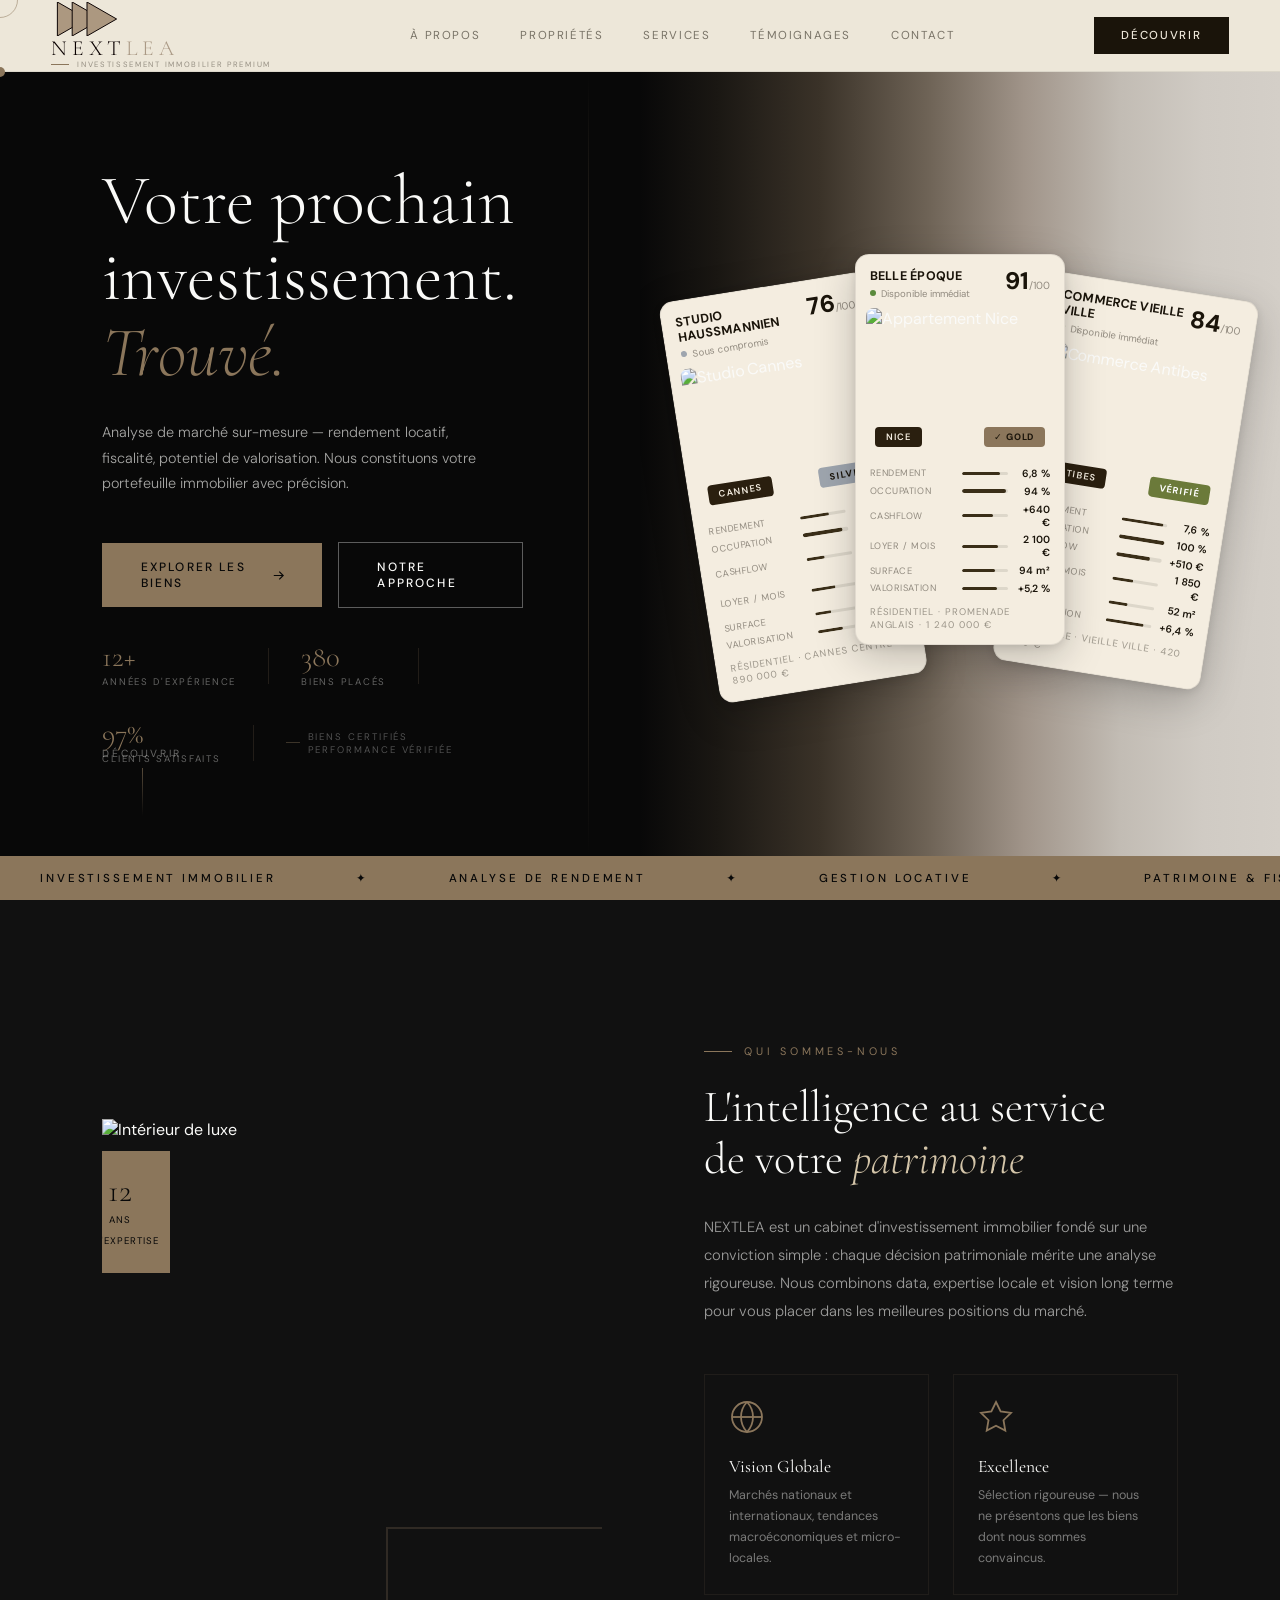
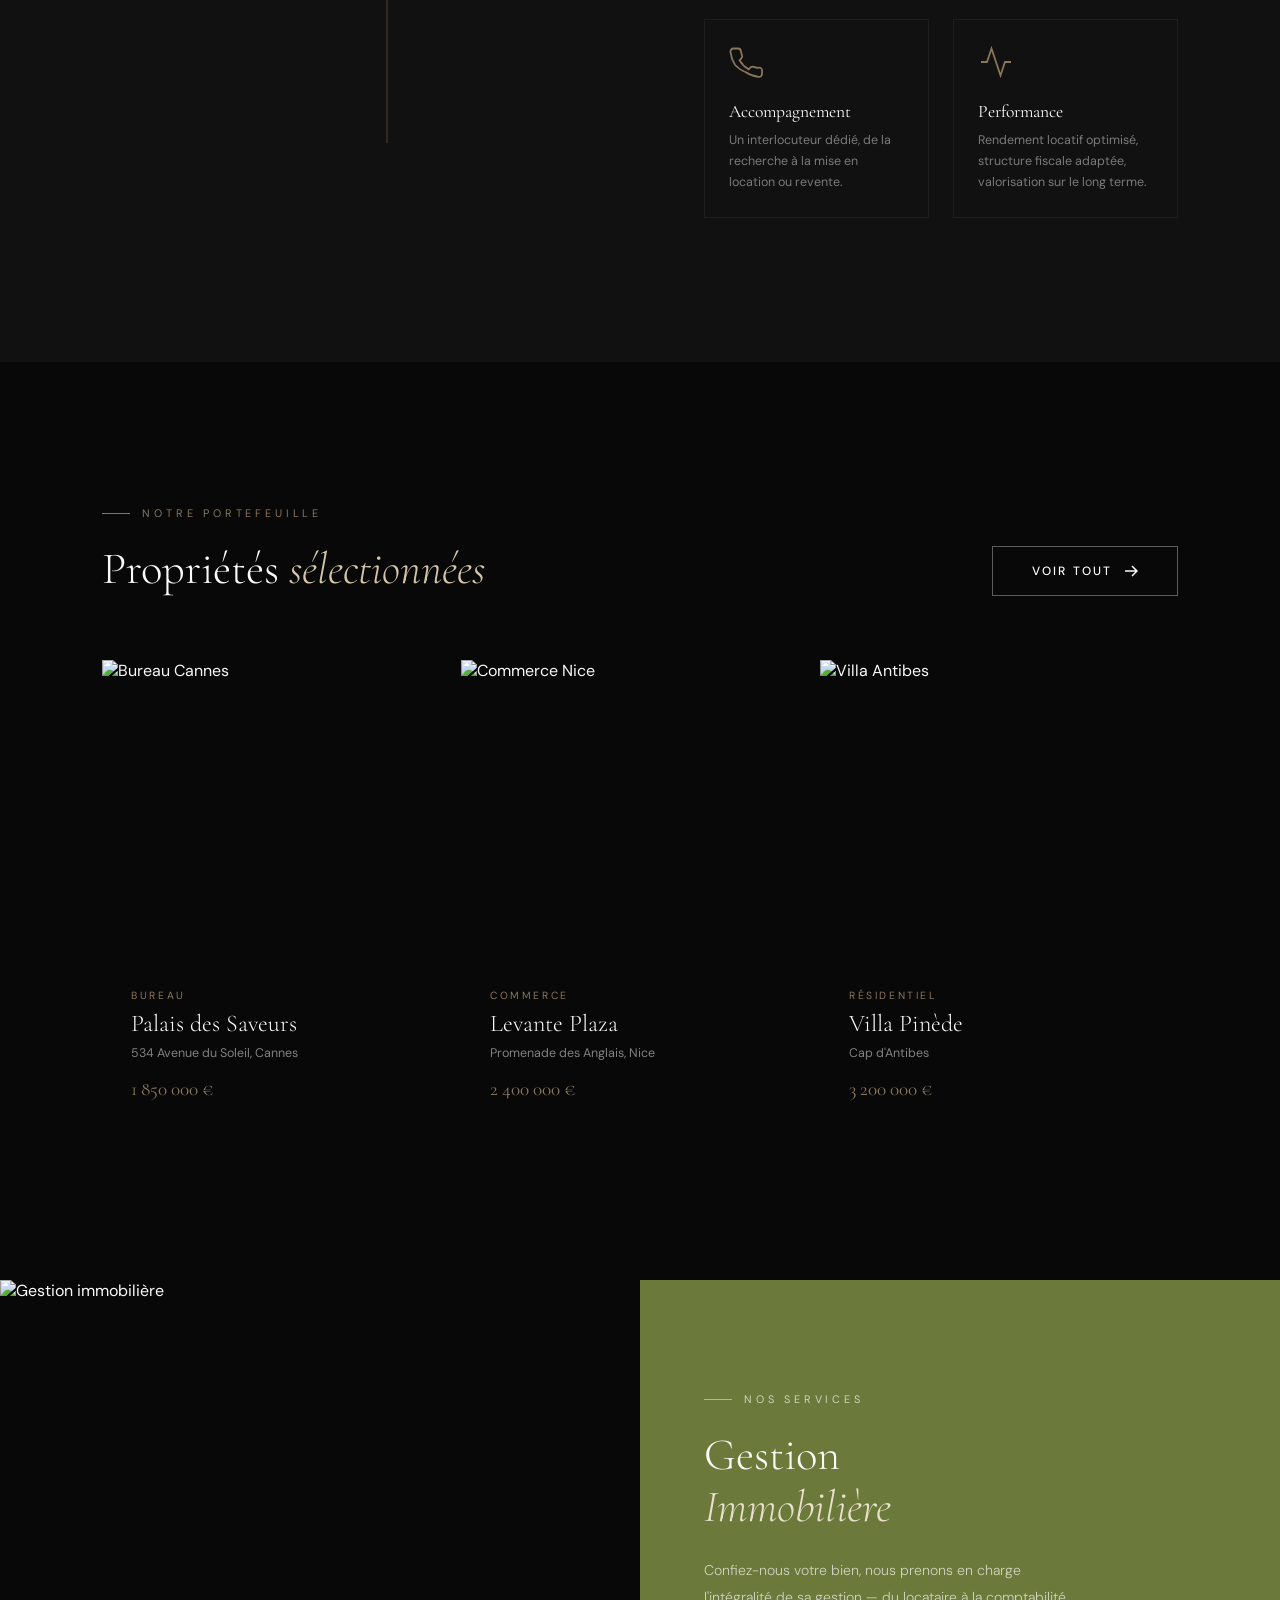
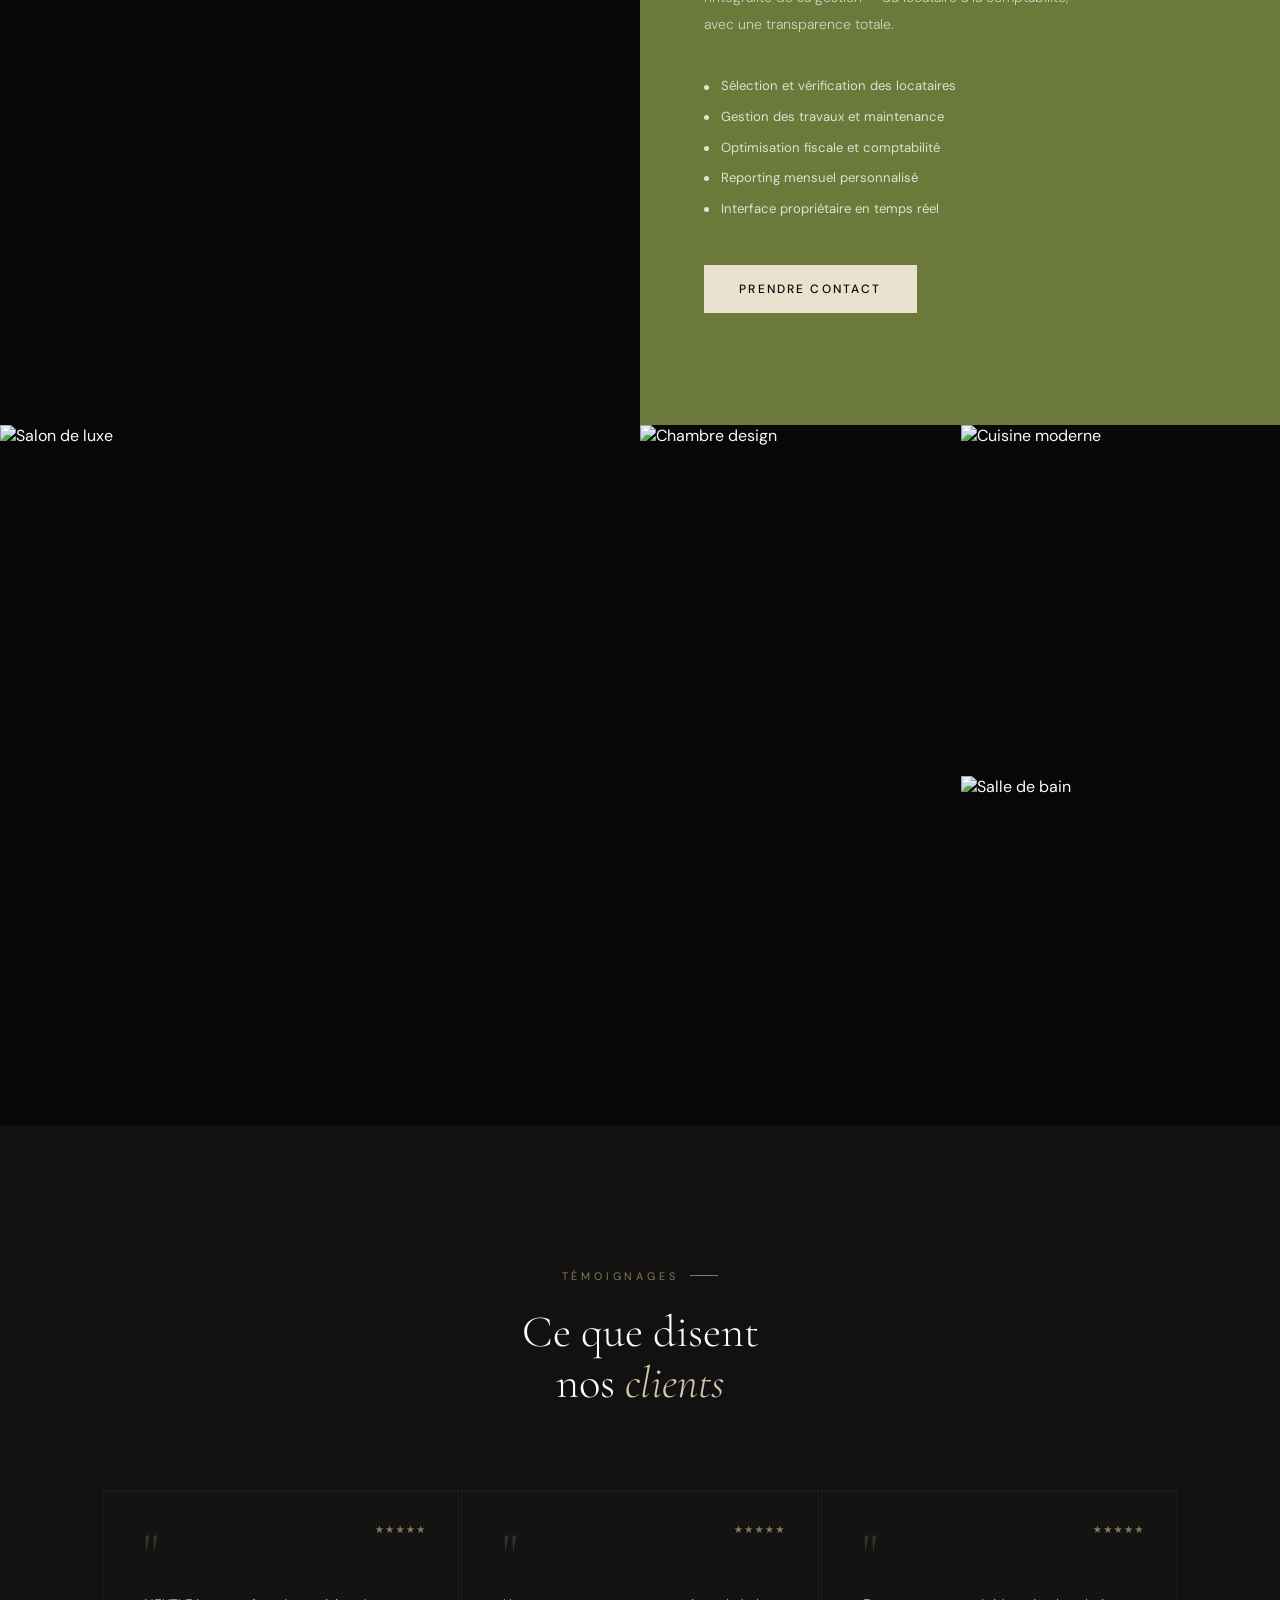
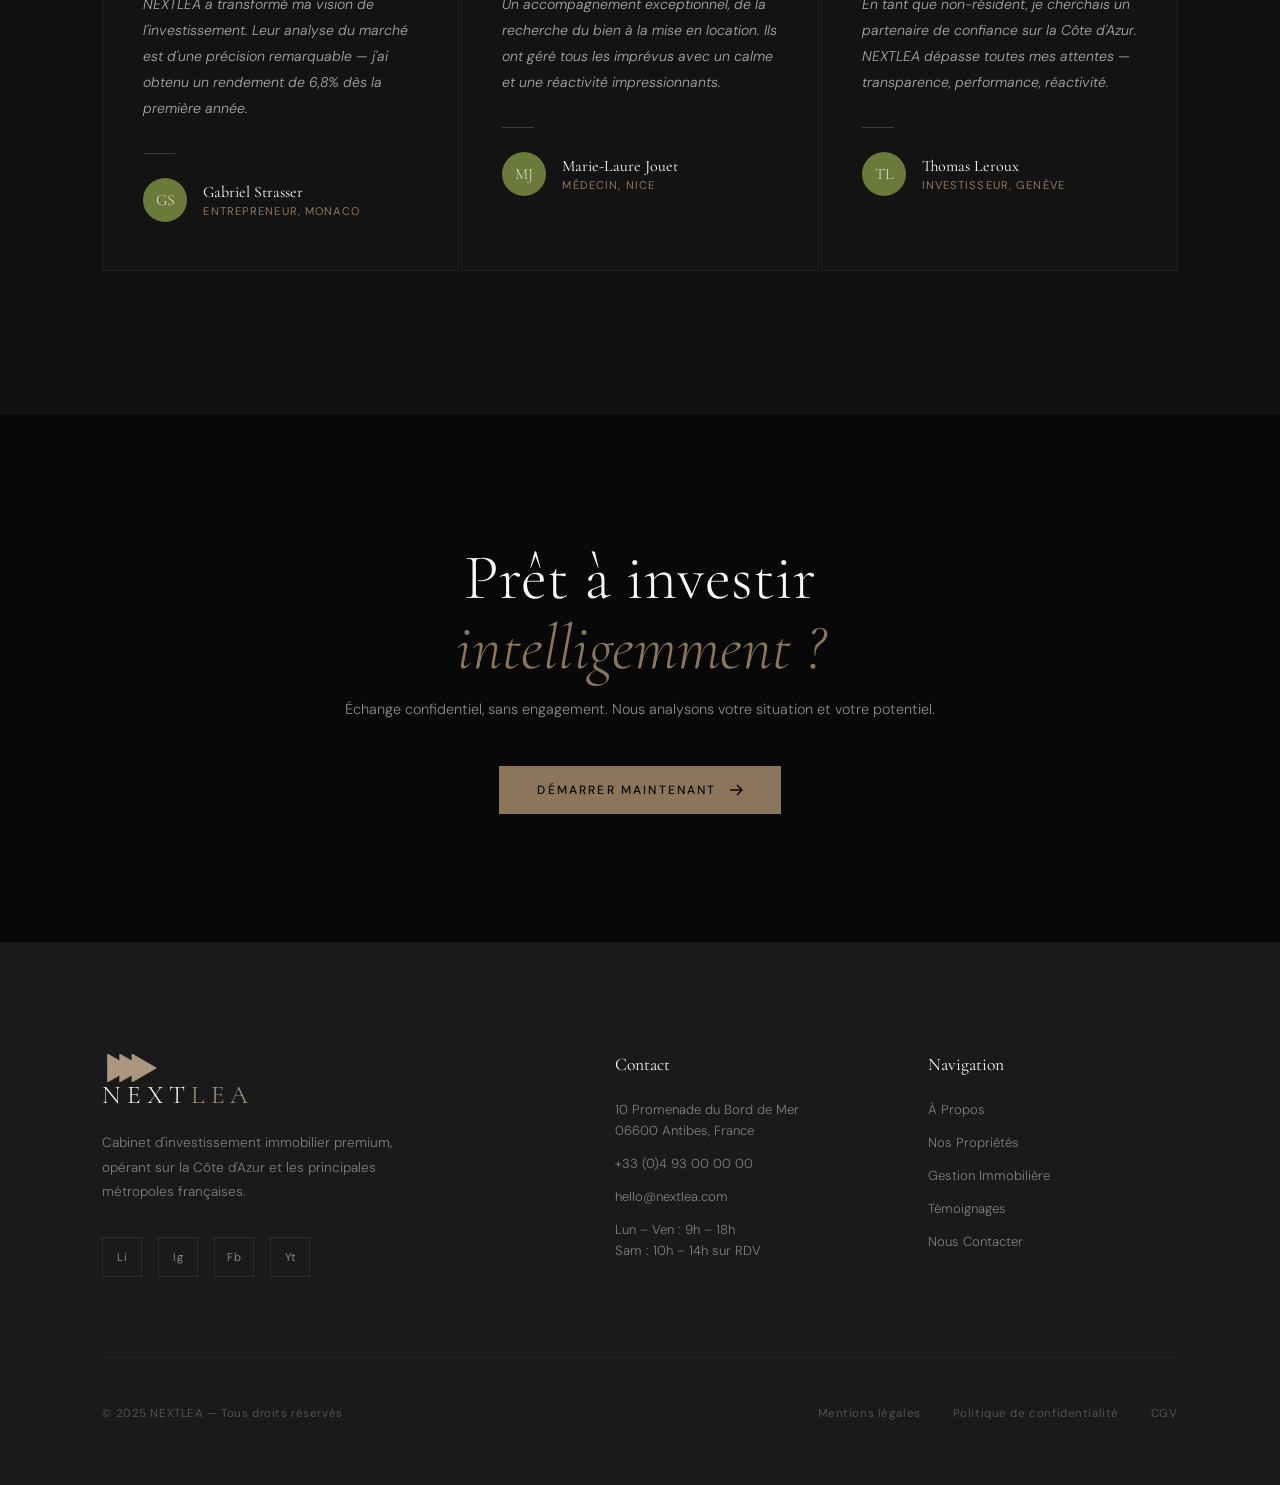
==== index.html @ cee14f86 "fix: logo fidèle — triangles pleins #AC9880 avec contour noir, chevauchement 50%, couleurs exactes d" ====
<!DOCTYPE html>
<html lang="fr">
<head>
<meta charset="UTF-8">
<meta name="viewport" content="width=device-width, initial-scale=1.0">
<title>NEXTLEA — Votre prochain investissement. Trouvé.</title>
<link rel="preconnect" href="https://fonts.googleapis.com">
<link rel="preconnect" href="https://fonts.gstatic.com" crossorigin>
<link href="https://fonts.googleapis.com/css2?family=Cormorant+Garamond:ital,wght@0,300;0,400;0,600;1,300;1,400&family=DM+Sans:wght@300;400;500&display=swap" rel="stylesheet">
<style>
  *, *::before, *::after { box-sizing: border-box; margin: 0; padding: 0; }
  :root {
    --nav-h: 72px; --marquee-h: 44px;
    --noir: #080808; --noir-soft: #111111; --noir-mid: #1a1a1a;
    --gold: #8B765B; --gold-light: #A08B70;
    --olive: #6B7A3A; --olive-light: #8A9A52;
    --beige: #D4C5A9; --beige-light: #EAE0CE; --cream: #F5F0E8; --white: #FAFAF8;
    --serif: 'Cormorant Garamond', Georgia, serif;
    --sans: 'DM Sans', system-ui, sans-serif;
  }
  html { scroll-behavior: smooth; }
  body { font-family: var(--sans); background: var(--noir); color: var(--white); overflow-x: hidden; cursor: none; }

  .cursor { position: fixed; width: 10px; height: 10px; background: var(--gold); border-radius: 50%; pointer-events: none; z-index: 9999; transition: transform 0.15s ease, opacity 0.3s; transform: translate(-50%, -50%); }
  .cursor-ring { position: fixed; width: 36px; height: 36px; border: 1px solid rgba(139,118,91,0.5); border-radius: 50%; pointer-events: none; z-index: 9998; transition: transform 0.35s cubic-bezier(0.25,0.46,0.45,0.94), width 0.3s, height 0.3s, opacity 0.3s; transform: translate(-50%, -50%); }
  .cursor-ring.expanded { width: 60px; height: 60px; border-color: var(--gold); }

  nav { position: fixed; top: 0; left: 0; right: 0; z-index: 100; padding: 0 4vw; height: var(--nav-h); display: flex; align-items: center; justify-content: space-between; background: #EDE7D9; border-bottom: 1px solid rgba(0,0,0,0.07); transition: background 0.4s, box-shadow 0.4s; }
  nav.scrolled { background: #E8E1D4; box-shadow: 0 2px 20px rgba(0,0,0,0.1); }

  .nav-logo { text-decoration: none; display: flex; flex-direction: column; align-items: flex-start; gap: 0.1rem; line-height: 1; }
  .nav-logo svg.logo-icon { display: block; }
  .nav-logo-wordmark { display: flex; align-items: baseline; font-family: var(--serif); font-size: 1.35rem; font-weight: 300; letter-spacing: 0.22em; line-height: 1; }
  .nav-logo-wordmark .logo-next { color: #0A0000; }
  .nav-logo-wordmark .logo-lea  { color: #AA9985; }
  .nav-tagline { font-family: var(--sans); font-size: 0.48rem; letter-spacing: 0.22em; text-transform: uppercase; color: rgba(26,20,10,0.42); font-weight: 400; display: flex; align-items: center; gap: 0.5rem; }
  .nav-tagline::before { content: ''; display: inline-block; width: 18px; height: 1px; background: var(--gold); flex-shrink: 0; }

  .nav-links { display: flex; gap: 2.5rem; list-style: none; font-size: 0.72rem; letter-spacing: 0.14em; font-weight: 400; }
  .nav-links a { color: rgba(26,20,10,0.55); text-decoration: none; text-transform: uppercase; transition: color 0.2s; position: relative; }
  .nav-links a::after { content: ''; position: absolute; bottom: -3px; left: 0; right: 0; height: 1px; background: #1a140a; transform: scaleX(0); transform-origin: left; transition: transform 0.3s; }
  .nav-links a:hover { color: #1a140a; }
  .nav-links a:hover::after { transform: scaleX(1); }
  .nav-cta { font-family: var(--sans); font-size: 0.72rem; font-weight: 500; letter-spacing: 0.15em; text-transform: uppercase; color: #EDE7D9; background: #1a140a; padding: 0.7rem 1.7rem; text-decoration: none; transition: background 0.25s; }
  .nav-cta:hover { background: #3a2e18; }

  #hero { display: grid; grid-template-columns: 1fr 1fr; overflow: hidden; margin-top: var(--nav-h); height: calc(100vh - var(--nav-h) - var(--marquee-h)); min-height: 600px; }
  .hero-left { position: relative; display: flex; align-items: center; overflow: hidden; }
  .hero-bg { position: absolute; inset: 0; background: url('https://images.unsplash.com/photo-1600607687939-ce8a6c25118c?w=1800&auto=format&fit=crop') center/cover no-repeat; }
  .hero-overlay { position: absolute; inset: 0; background: linear-gradient(105deg, rgba(8,8,8,0.88) 35%, rgba(8,8,8,0.5) 80%, rgba(8,8,8,0.82) 100%); }
  .hero-blend { position: absolute; top: 0; right: 0; width: 55%; height: 100%; background: linear-gradient(to right, transparent 0%, rgba(8,8,8,0.55) 45%, rgba(8,8,8,0.88) 75%, #080808 100%); z-index: 1; pointer-events: none; }
  .hero-line { position: absolute; top: 0; right: 4vw; width: 1px; height: 100%; background: linear-gradient(to bottom, transparent, rgba(139,118,91,0.3) 30%, rgba(139,118,91,0.3) 70%, transparent); z-index: 1; }
  .hero-content { position: relative; z-index: 2; padding: 0 6vw 0 8vw; max-width: 600px; }
  .hero-right { position: relative; background: linear-gradient(to right, #080808 0%, #1a1713 12%, #3a3228 28%, #6e6356 45%, #a09489 60%, #c2bcb4 75%, #d0cbc4 88%, #d4cfc8 100%); display: flex; align-items: center; justify-content: center; overflow: hidden; }

  .prop-cards-stack { position: relative; width: 520px; height: 420px; flex-shrink: 0; }
  .ppc { position: absolute; width: 210px; background: #F4EDE0; border: 1px solid rgba(0,0,0,0.08); border-radius: 14px; overflow: hidden; font-family: var(--sans); box-shadow: 0 12px 40px rgba(0,0,0,0.22), 0 2px 8px rgba(0,0,0,0.1); transform-origin: bottom center; transition: transform 0.4s cubic-bezier(0.16,1,0.3,1), box-shadow 0.4s, z-index 0s; }
  .ppc:nth-child(1) { left: 20px; top: 28px; transform: rotate(-9deg); z-index: 1; }
  .ppc:nth-child(2) { left: 155px; top: 0; transform: rotate(0deg); z-index: 3; }
  .ppc:nth-child(3) { left: 290px; top: 28px; transform: rotate(9deg); z-index: 2; }
  .ppc:hover { box-shadow: 0 20px 60px rgba(0,0,0,0.3); }
  .ppc:nth-child(1):hover { transform: rotate(-9deg) translateY(-10px); }
  .ppc:nth-child(2):hover { transform: rotate(0deg) translateY(-10px); }
  .ppc:nth-child(3):hover { transform: rotate(9deg) translateY(-10px); }
  .ppc-header { padding: 0.85rem 0.85rem 0.5rem; display: flex; justify-content: space-between; align-items: flex-start; }
  .ppc-name { font-size: 0.78rem; font-weight: 700; color: #1a140a; line-height: 1.2; text-transform: uppercase; letter-spacing: 0.02em; }
  .ppc-status { font-size: 0.6rem; color: rgba(26,20,10,0.45); margin-top: 0.2rem; display: flex; align-items: center; gap: 0.35rem; }
  .ppc-status-dot { width: 6px; height: 6px; border-radius: 50%; background: #5a8a3c; flex-shrink: 0; }
  .ppc-score-block { text-align: right; }
  .ppc-score-num { font-size: 1.5rem; font-weight: 800; color: #1a140a; line-height: 1; }
  .ppc-score-max { font-size: 0.65rem; font-weight: 400; color: rgba(26,20,10,0.45); }
  .ppc-photo { position: relative; height: 148px; overflow: hidden; margin: 0 0.65rem; border-radius: 8px; }
  .ppc-photo img { width: 100%; height: 100%; object-fit: cover; transition: transform 0.6s ease; }
  .ppc:hover .ppc-photo img { transform: scale(1.05); }
  .ppc-loc-tag { position: absolute; bottom: 0.55rem; left: 0.55rem; background: #2a1f0f; color: #f4ede0; font-size: 0.58rem; font-weight: 600; letter-spacing: 0.1em; padding: 0.25rem 0.65rem; border-radius: 4px; text-transform: uppercase; }
  .ppc-tier-tag { position: absolute; bottom: 0.55rem; right: 0.55rem; font-size: 0.58rem; font-weight: 700; letter-spacing: 0.1em; padding: 0.25rem 0.65rem; border-radius: 4px; text-transform: uppercase; }
  .ppc-tier-tag.gold { background: var(--gold); color: #1a140a; }
  .ppc-tier-tag.silver { background: #9EA5AE; color: #1a140a; }
  .ppc-tier-tag.green { background: var(--olive); color: #fff; }
  .ppc-metrics { padding: 0.7rem 0.85rem 0; display: flex; flex-direction: column; gap: 0.3rem; }
  .ppc-metric { display: flex; align-items: center; gap: 0.5rem; }
  .ppc-metric-label { font-size: 0.58rem; color: rgba(26,20,10,0.45); text-transform: uppercase; letter-spacing: 0.06em; width: 84px; flex-shrink: 0; }
  .ppc-metric-bar { flex: 1; height: 3.5px; border-radius: 2px; background: rgba(26,20,10,0.1); overflow: hidden; }
  .ppc-metric-fill { height: 100%; border-radius: 2px; background: #3a2e18; }
  .ppc-metric-val { font-size: 0.65rem; font-weight: 600; color: #1a140a; width: 34px; text-align: right; flex-shrink: 0; }
  .ppc-footer { padding: 0.6rem 0.85rem 0.85rem; font-size: 0.6rem; color: rgba(26,20,10,0.4); text-transform: uppercase; letter-spacing: 0.1em; }

  .hero-h1 { font-family: var(--serif); font-size: clamp(3rem, 5.5vw, 5.5rem); font-weight: 300; line-height: 1.08; color: var(--white); margin-bottom: 0.25rem; }
  .hero-h1 em { font-style: italic; color: var(--gold); display: block; }
  .hero-sub { margin-top: 1.8rem; margin-bottom: 2.8rem; font-size: 0.9rem; line-height: 1.8; color: rgba(250,250,248,0.65); max-width: 400px; font-weight: 300; }
  .btn-primary { display: inline-flex; align-items: center; gap: 0.75rem; font-family: var(--sans); font-size: 0.75rem; font-weight: 500; letter-spacing: 0.18em; text-transform: uppercase; color: var(--noir); background: var(--gold); padding: 1rem 2.4rem; text-decoration: none; transition: background 0.25s, gap 0.25s; }
  .btn-primary:hover { background: var(--gold-light); gap: 1.25rem; }
  .btn-primary svg { width: 14px; }
  .btn-outline { display: inline-flex; align-items: center; gap: 0.75rem; font-family: var(--sans); font-size: 0.75rem; font-weight: 500; letter-spacing: 0.18em; text-transform: uppercase; color: var(--white); border: 1px solid rgba(250,250,248,0.35); padding: 1rem 2.4rem; text-decoration: none; transition: border-color 0.25s, gap 0.25s; }
  .btn-outline:hover { border-color: var(--gold); color: var(--gold); gap: 1.25rem; }
  .hero-btns { display: flex; gap: 1rem; flex-wrap: nowrap; align-items: center; }
  .hero-bottom { margin-top: 2.2rem; display: flex; align-items: flex-start; gap: 2rem; flex-wrap: wrap; }
  .hero-stat-inline { text-align: left; }
  .hero-stat-inline .hero-stat-num { font-family: var(--serif); font-size: 1.8rem; font-weight: 300; color: var(--gold); line-height: 1; }
  .hero-stat-inline .hero-stat-label { font-size: 0.6rem; letter-spacing: 0.18em; text-transform: uppercase; color: rgba(250,250,248,0.38); margin-top: 0.2rem; }
  .hero-divider-v { width: 1px; height: 36px; background: rgba(139,118,91,0.2); flex-shrink: 0; align-self: center; }
  .hero-cert-label { font-size: 0.6rem; letter-spacing: 0.2em; text-transform: uppercase; color: rgba(250,250,248,0.3); align-self: center; display: flex; align-items: center; gap: 0.5rem; }
  .hero-cert-label::before { content: ''; display: block; width: 14px; height: 1px; background: rgba(139,118,91,0.4); }
  .hero-scroll { position: absolute; bottom: 2.5rem; left: 8vw; display: flex; flex-direction: column; align-items: center; gap: 0.5rem; font-size: 0.65rem; letter-spacing: 0.25em; text-transform: uppercase; color: rgba(250,250,248,0.4); z-index: 2; }
  .hero-scroll::after { content: ''; display: block; width: 1px; height: 48px; background: linear-gradient(to bottom, rgba(139,118,91,0.6), transparent); animation: scrollPulse 2s infinite; }
  @keyframes scrollPulse { 0%,100% { opacity: 1; transform: scaleY(1); } 50% { opacity: 0.4; transform: scaleY(0.6); } }
  .hero-stat-num { font-family: var(--serif); font-size: 2.2rem; font-weight: 300; color: var(--gold); line-height: 1; }
  .hero-stat-label { font-size: 0.65rem; letter-spacing: 0.2em; text-transform: uppercase; color: rgba(250,250,248,0.4); margin-top: 0.3rem; }

  section { position: relative; }
  .section-tag { font-size: 0.68rem; letter-spacing: 0.35em; text-transform: uppercase; color: var(--gold); display: flex; align-items: center; gap: 0.75rem; margin-bottom: 1.5rem; }
  .section-tag::before { content: ''; display: block; width: 28px; height: 1px; background: var(--gold); }
  .section-title { font-family: var(--serif); font-size: clamp(2.2rem, 3.5vw, 3.6rem); font-weight: 300; line-height: 1.15; color: var(--white); }
  .section-title em { font-style: italic; color: var(--beige); }

  .fade-up { opacity: 0; transform: translateY(40px); transition: opacity 0.8s cubic-bezier(0.16,1,0.3,1), transform 0.8s cubic-bezier(0.16,1,0.3,1); }
  .fade-up.visible { opacity: 1; transform: translateY(0); }
  .fade-up:nth-child(2) { transition-delay: 0.1s; } .fade-up:nth-child(3) { transition-delay: 0.2s; } .fade-up:nth-child(4) { transition-delay: 0.3s; }
  .delay-1 { transition-delay: 0.1s !important; } .delay-2 { transition-delay: 0.2s !important; } .delay-3 { transition-delay: 0.3s !important; } .delay-4 { transition-delay: 0.4s !important; } .delay-5 { transition-delay: 0.5s !important; }

  #about { padding: 9rem 8vw; display: grid; grid-template-columns: 1fr 1fr; gap: 6vw; align-items: center; background: var(--noir-soft); }
  .about-img-wrap { position: relative; aspect-ratio: 4/5; overflow: hidden; }
  .about-img-wrap img { width: 100%; height: 100%; object-fit: cover; transition: transform 6s ease; }
  .about-img-wrap:hover img { transform: scale(1.04); }
  .about-img-accent { position: absolute; bottom: -1.5rem; right: -1.5rem; width: 48%; aspect-ratio: 1; border: 2px solid rgba(139,118,91,0.25); pointer-events: none; }
  .about-img-badge { position: absolute; top: 2rem; left: -2rem; background: var(--gold); color: var(--noir); padding: 1.5rem; text-align: center; width: 100px; }
  .about-img-badge strong { display: block; font-family: var(--serif); font-size: 2rem; font-weight: 300; line-height: 1; }
  .about-img-badge span { font-size: 0.6rem; letter-spacing: 0.1em; text-transform: uppercase; line-height: 1.4; }
  .about-text { padding-left: 2vw; }
  .about-desc { margin-top: 1.8rem; font-size: 0.92rem; line-height: 1.9; color: rgba(250,250,248,0.6); font-weight: 300; }
  .about-pillars { margin-top: 3rem; display: grid; grid-template-columns: 1fr 1fr; gap: 1.5rem; }
  .pillar { padding: 1.5rem; border: 1px solid rgba(139,118,91,0.12); transition: border-color 0.3s, background 0.3s; }
  .pillar:hover { border-color: rgba(139,118,91,0.35); background: rgba(139,118,91,0.04); }
  .pillar-icon { width: 36px; height: 36px; margin-bottom: 1rem; color: var(--gold); }
  .pillar-title { font-family: var(--serif); font-size: 1.1rem; font-weight: 400; color: var(--white); margin-bottom: 0.5rem; }
  .pillar-text { font-size: 0.78rem; line-height: 1.7; color: rgba(250,250,248,0.45); }

  #properties { padding: 9rem 8vw; background: var(--noir); }
  .properties-header { display: flex; justify-content: space-between; align-items: flex-end; margin-bottom: 4rem; }
  .properties-grid { display: grid; grid-template-columns: repeat(3, 1fr); gap: 1.5px; }
  .property-card { position: relative; overflow: hidden; aspect-ratio: 3/4; cursor: none; }
  .property-card img { width: 100%; height: 100%; object-fit: cover; transition: transform 0.8s cubic-bezier(0.25,0.46,0.45,0.94); }
  .property-card:hover img { transform: scale(1.06); }
  .property-overlay { position: absolute; inset: 0; background: linear-gradient(to top, rgba(8,8,8,0.92) 0%, rgba(8,8,8,0.2) 50%, transparent 100%); transition: background 0.4s; }
  .property-card:hover .property-overlay { background: linear-gradient(to top, rgba(8,8,8,0.96) 0%, rgba(8,8,8,0.4) 60%, rgba(8,8,8,0.1) 100%); }
  .property-info { position: absolute; bottom: 0; left: 0; right: 0; padding: 2rem 1.8rem; transform: translateY(2.5rem); transition: transform 0.5s cubic-bezier(0.25,0.46,0.45,0.94); }
  .property-card:hover .property-info { transform: translateY(0); }
  .property-type { font-size: 0.65rem; letter-spacing: 0.25em; text-transform: uppercase; color: var(--gold); margin-bottom: 0.5rem; }
  .property-name { font-family: var(--serif); font-size: 1.5rem; font-weight: 300; color: var(--white); line-height: 1.2; margin-bottom: 0.4rem; }
  .property-loc { font-size: 0.78rem; color: rgba(250,250,248,0.5); margin-bottom: 1rem; }
  .property-price { font-family: var(--serif); font-size: 1.2rem; color: var(--gold); margin-bottom: 1.2rem; }
  .property-link { display: inline-flex; align-items: center; gap: 0.5rem; font-size: 0.7rem; letter-spacing: 0.2em; text-transform: uppercase; color: var(--white); text-decoration: none; border-bottom: 1px solid rgba(250,250,248,0.2); padding-bottom: 0.25rem; opacity: 0; transition: opacity 0.3s 0.1s; }
  .property-card:hover .property-link { opacity: 1; }
  .property-link:hover { color: var(--gold); border-color: var(--gold); }

  #management { display: grid; grid-template-columns: 1fr 1fr; min-height: 680px; }
  .mgmt-img { position: relative; overflow: hidden; }
  .mgmt-img img { width: 100%; height: 100%; object-fit: cover; transition: transform 6s ease; }
  .mgmt-img:hover img { transform: scale(1.04); }
  .mgmt-content { background: var(--olive); padding: 7rem 5vw; display: flex; flex-direction: column; justify-content: center; }
  .mgmt-content .section-tag { color: rgba(250,250,248,0.7); } .mgmt-content .section-tag::before { background: rgba(250,250,248,0.5); }
  .mgmt-content .section-title { color: var(--white); } .mgmt-content .section-title em { color: var(--beige-light); }
  .mgmt-desc { margin-top: 1.5rem; margin-bottom: 2.5rem; font-size: 0.88rem; line-height: 1.9; color: rgba(250,250,248,0.7); font-weight: 300; max-width: 380px; }
  .mgmt-features { list-style: none; display: flex; flex-direction: column; gap: 0.85rem; margin-bottom: 3rem; }
  .mgmt-features li { display: flex; align-items: flex-start; gap: 0.75rem; font-size: 0.82rem; color: rgba(250,250,248,0.8); }
  .mgmt-features li::before { content: ''; display: block; width: 5px; height: 5px; background: var(--beige-light); border-radius: 50%; margin-top: 0.45rem; flex-shrink: 0; }
  .btn-cream { display: inline-flex; align-items: center; gap: 0.75rem; font-family: var(--sans); font-size: 0.75rem; font-weight: 500; letter-spacing: 0.18em; text-transform: uppercase; color: var(--noir); background: var(--beige-light); padding: 1rem 2.2rem; text-decoration: none; align-self: flex-start; transition: background 0.25s; }
  .btn-cream:hover { background: var(--cream); }

  #gallery { display: grid; grid-template-columns: 2fr 1fr 1fr; height: 60vw; max-height: 700px; gap: 1.5px; overflow: hidden; }
  .gallery-item { position: relative; overflow: hidden; }
  .gallery-item img { width: 100%; height: 100%; object-fit: cover; transition: transform 0.9s cubic-bezier(0.25,0.46,0.45,0.94); }
  .gallery-item:hover img { transform: scale(1.06); }
  .gallery-item .gallery-caption { position: absolute; bottom: 1.5rem; left: 1.5rem; font-family: var(--serif); font-size: 1rem; font-style: italic; color: rgba(250,250,248,0.7); opacity: 0; transition: opacity 0.3s; }
  .gallery-item:hover .gallery-caption { opacity: 1; }

  #testimonials { padding: 9rem 8vw; background: var(--noir-soft); }
  .testimonials-header { text-align: center; margin-bottom: 5rem; }
  .testimonials-header .section-tag { justify-content: center; } .testimonials-header .section-tag::before { display: none; }
  .testimonials-header .section-tag::after { content: ''; display: block; width: 28px; height: 1px; background: var(--gold); }
  .testi-grid { display: grid; grid-template-columns: repeat(3, 1fr); gap: 2px; }
  .testi-card { padding: 3rem 2.5rem; border: 1px solid rgba(139,118,91,0.1); background: rgba(139,118,91,0.02); transition: border-color 0.3s, background 0.3s; position: relative; }
  .testi-card:hover { border-color: rgba(139,118,91,0.25); background: rgba(139,118,91,0.05); }
  .testi-quote { font-family: var(--serif); font-size: 3.5rem; line-height: 0.5; color: rgba(139,118,91,0.3); margin-bottom: 1.5rem; font-weight: 300; }
  .testi-text { font-size: 0.88rem; line-height: 1.85; color: rgba(250,250,248,0.65); font-weight: 300; font-style: italic; margin-bottom: 2rem; }
  .testi-divider { width: 2rem; height: 1px; background: rgba(139,118,91,0.4); margin-bottom: 1.5rem; }
  .testi-author { display: flex; align-items: center; gap: 1rem; }
  .testi-avatar { width: 44px; height: 44px; border-radius: 50%; background: var(--olive); display: flex; align-items: center; justify-content: center; font-family: var(--serif); font-size: 1rem; color: var(--beige-light); font-weight: 300; flex-shrink: 0; }
  .testi-name { font-family: var(--serif); font-size: 1rem; color: var(--white); font-weight: 400; }
  .testi-role { font-size: 0.7rem; letter-spacing: 0.1em; text-transform: uppercase; color: var(--gold); margin-top: 0.15rem; }
  .testi-stars { position: absolute; top: 2rem; right: 2rem; color: var(--gold); font-size: 0.65rem; letter-spacing: 0.1em; }

  #cta-band { position: relative; overflow: hidden; padding: 8rem 8vw; text-align: center; }
  .cta-bg { position: absolute; inset: 0; background: url('https://images.unsplash.com/photo-1600566753376-12c8ab7fb75b?w=1400&auto=format&fit=crop') center/cover; }
  .cta-overlay { position: absolute; inset: 0; background: rgba(8,8,8,0.78); }
  .cta-content { position: relative; z-index: 2; }
  .cta-title { font-family: var(--serif); font-size: clamp(2.5rem, 5vw, 5rem); font-weight: 300; color: var(--white); line-height: 1.1; margin-bottom: 1rem; }
  .cta-title em { font-style: italic; color: var(--gold); }
  .cta-sub { font-size: 0.9rem; color: rgba(250,250,248,0.55); margin-bottom: 3rem; font-weight: 300; }

  #contact { background: var(--noir-mid); padding: 7rem 8vw 4rem; }
  .contact-grid { display: grid; grid-template-columns: 1.8fr 1fr 1fr; gap: 5vw; padding-bottom: 5rem; border-bottom: 1px solid rgba(139,118,91,0.1); margin-bottom: 3rem; }
  .contact-brand .nav-logo { display: block; margin-bottom: 1.5rem; }
  .contact-brand .nav-logo-wordmark { font-size: 1.6rem; }
  .contact-brand .logo-next { color: var(--white) !important; }
  .contact-brand .logo-lea  { color: #AA9985 !important; }
  .contact-brand p { font-size: 0.85rem; line-height: 1.8; color: rgba(250,250,248,0.45); font-weight: 300; max-width: 300px; margin-bottom: 2rem; }
  .social-links { display: flex; gap: 1rem; }
  .social-link { width: 40px; height: 40px; border: 1px solid rgba(139,118,91,0.2); display: flex; align-items: center; justify-content: center; text-decoration: none; color: rgba(250,250,248,0.5); font-size: 0.7rem; letter-spacing: 0.05em; transition: border-color 0.25s, color 0.25s; }
  .social-link:hover { border-color: var(--gold); color: var(--gold); }
  .contact-col h4 { font-family: var(--serif); font-size: 1.1rem; font-weight: 400; color: var(--white); margin-bottom: 1.5rem; }
  .contact-col ul { list-style: none; display: flex; flex-direction: column; gap: 0.75rem; }
  .contact-col ul li { font-size: 0.82rem; color: rgba(250,250,248,0.45); font-weight: 300; line-height: 1.6; }
  .contact-col ul a { color: rgba(250,250,248,0.45); text-decoration: none; transition: color 0.2s; }
  .contact-col ul a:hover { color: var(--gold); }
  .footer-bottom { display: flex; justify-content: space-between; align-items: center; }
  .footer-copy { font-size: 0.72rem; color: rgba(250,250,248,0.25); letter-spacing: 0.05em; }
  .footer-links { display: flex; gap: 2rem; }
  .footer-links a { font-size: 0.72rem; color: rgba(250,250,248,0.25); text-decoration: none; letter-spacing: 0.05em; transition: color 0.2s; }
  .footer-links a:hover { color: var(--gold); }

  .marquee-wrap { background: var(--gold); height: var(--marquee-h); padding: 0; overflow: hidden; white-space: nowrap; display: flex; align-items: center; }
  .marquee-track { display: inline-flex; gap: 0; animation: marquee 22s linear infinite; }
  .marquee-track span { font-size: 0.72rem; letter-spacing: 0.25em; text-transform: uppercase; color: var(--noir); font-weight: 500; padding: 0 2.5rem; }
  .marquee-sep { color: rgba(8,8,8,0.3); }
  @keyframes marquee { from { transform: translateX(0); } to { transform: translateX(-50%); } }

  .contact-form { display: grid; grid-template-columns: 1fr 1fr; gap: 1px; margin-top: 4rem; background: rgba(139,118,91,0.1); }
  .form-field { position: relative; background: var(--noir-mid); padding: 1.8rem 2rem; }
  .form-field.full { grid-column: 1 / -1; }
  .form-field label { display: block; font-size: 0.65rem; letter-spacing: 0.2em; text-transform: uppercase; color: rgba(139,118,91,0.7); margin-bottom: 0.6rem; }
  .form-field input, .form-field textarea, .form-field select { width: 100%; background: transparent; border: none; border-bottom: 1px solid rgba(250,250,248,0.12); outline: none; color: var(--white); font-family: var(--sans); font-size: 0.9rem; font-weight: 300; padding: 0.5rem 0; transition: border-color 0.2s; }
  .form-field input:focus, .form-field textarea:focus { border-color: var(--gold); }
  .form-field textarea { resize: none; height: 100px; }
  .form-submit { grid-column: 1 / -1; background: var(--noir-mid); padding: 2rem; display: flex; justify-content: flex-end; }
</style>
</head>
<body>

<div class="cursor" id="cursor"></div>
<div class="cursor-ring" id="cursorRing"></div>

<nav id="navbar">
  <a href="#" class="nav-logo">
    <!--
      Logo NEXTLEA — 3 triangles en éventail, pointe droite
      Géométrie issue de l'analyse pixel de l'original (320x144px) :
      - Triangles à base gauche : x=0, 54, 108 (espacement 54/320 ≈ 17%)
      - Hauteur totale : 62px dans l'original → normalisée ici
      - Remplissage : #AC9880 (tan warm), contour : #0A0000 (quasi-noir)
      - Le triangle 2 commence avant la pointe du triangle 1 (chevauchement ~27%)
    -->
    <svg class="logo-icon" width="72" height="34" viewBox="0 0 108 62" xmlns="http://www.w3.org/2000/svg">
      <polygon points="0,0 54,31 0,62" fill="#AC9880" stroke="#0A0000" stroke-width="1.8" stroke-linejoin="miter"/>
      <polygon points="27,0 81,31 27,62" fill="#AC9880" stroke="#0A0000" stroke-width="1.8" stroke-linejoin="miter"/>
      <polygon points="54,0 108,31 54,62" fill="#AC9880" stroke="#0A0000" stroke-width="1.8" stroke-linejoin="miter"/>
    </svg>
    <span class="nav-logo-wordmark"><span class="logo-next">NEXT</span><span class="logo-lea">LEA</span></span>
    <span class="nav-tagline">Investissement Immobilier Premium</span>
  </a>
  <ul class="nav-links">
    <li><a href="#about">À Propos</a></li>
    <li><a href="#properties">Propriétés</a></li>
    <li><a href="#management">Services</a></li>
    <li><a href="#testimonials">Témoignages</a></li>
    <li><a href="#contact">Contact</a></li>
  </ul>
  <a href="#contact" class="nav-cta">Découvrir</a>
</nav>

<section id="hero">
  <div class="hero-left">
    <div class="hero-bg"></div>
    <div class="hero-overlay"></div>
    <div class="hero-blend"></div>
    <div class="hero-line"></div>
    <div class="hero-content">
      <h1 class="hero-h1 fade-up">Votre prochain<br>investissement.<em>Trouvé.</em></h1>
      <p class="hero-sub fade-up">Analyse de marché sur-mesure — rendement locatif, fiscalité, potentiel de valorisation. Nous constituons votre portefeuille immobilier avec précision.</p>
      <div class="hero-btns fade-up">
        <a href="#properties" class="btn-primary">Explorer les biens <svg viewBox="0 0 14 14" fill="none" stroke="currentColor" stroke-width="1.5"><path d="M1 7h12M8 2l5 5-5 5"/></svg></a>
        <a href="#about" class="btn-outline">Notre approche</a>
      </div>
      <div class="hero-bottom fade-up delay-1">
        <div class="hero-stat-inline"><div class="hero-stat-num">12+</div><div class="hero-stat-label">Années d'expérience</div></div>
        <div class="hero-divider-v"></div>
        <div class="hero-stat-inline"><div class="hero-stat-num">380</div><div class="hero-stat-label">Biens placés</div></div>
        <div class="hero-divider-v"></div>
        <div class="hero-stat-inline"><div class="hero-stat-num">97%</div><div class="hero-stat-label">Clients satisfaits</div></div>
        <div class="hero-divider-v"></div>
        <span class="hero-cert-label">Biens certifiés<br>Performance vérifiée</span>
      </div>
    </div>
    <div class="hero-scroll">Découvrir</div>
  </div>
  <div class="hero-right">
    <div class="prop-cards-stack">
      <div class="ppc">
        <div class="ppc-header"><div><div class="ppc-name">Studio Haussmannien</div><div class="ppc-status"><span class="ppc-status-dot" style="background:#9EA5AE"></span>Sous compromis</div></div><div class="ppc-score-block"><span class="ppc-score-num">76</span><span class="ppc-score-max">/100</span></div></div>
        <div class="ppc-photo"><img src="https://images.unsplash.com/photo-1512917774080-9991f1c4c750?w=400&auto=format&fit=crop&q=80" alt="Studio Cannes"><span class="ppc-loc-tag">Cannes</span><span class="ppc-tier-tag silver">SILVER</span></div>
        <div class="ppc-metrics">
          <div class="ppc-metric"><span class="ppc-metric-label">Rendement</span><div class="ppc-metric-bar"><div class="ppc-metric-fill" style="width:62%"></div></div><span class="ppc-metric-val">5,4 %</span></div>
          <div class="ppc-metric"><span class="ppc-metric-label">Occupation</span><div class="ppc-metric-bar"><div class="ppc-metric-fill" style="width:86%"></div></div><span class="ppc-metric-val">88 %</span></div>
          <div class="ppc-metric"><span class="ppc-metric-label">Cashflow</span><div class="ppc-metric-bar"><div class="ppc-metric-fill" style="width:40%"></div></div><span class="ppc-metric-val">+290 €</span></div>
          <div class="ppc-metric"><span class="ppc-metric-label">Loyer / mois</span><div class="ppc-metric-bar"><div class="ppc-metric-fill" style="width:52%"></div></div><span class="ppc-metric-val">1 450 €</span></div>
          <div class="ppc-metric"><span class="ppc-metric-label">Surface</span><div class="ppc-metric-bar"><div class="ppc-metric-fill" style="width:34%"></div></div><span class="ppc-metric-val">38 m²</span></div>
          <div class="ppc-metric"><span class="ppc-metric-label">Valorisation</span><div class="ppc-metric-bar"><div class="ppc-metric-fill" style="width:55%"></div></div><span class="ppc-metric-val">+3,1 %</span></div>
        </div>
        <div class="ppc-footer">RÉSIDENTIEL · CANNES CENTRE · 890 000 €</div>
      </div>
      <div class="ppc">
        <div class="ppc-header"><div><div class="ppc-name">Belle Époque</div><div class="ppc-status"><span class="ppc-status-dot"></span>Disponible immédiat</div></div><div class="ppc-score-block"><span class="ppc-score-num">91</span><span class="ppc-score-max">/100</span></div></div>
        <div class="ppc-photo"><img src="https://images.unsplash.com/photo-1600585154340-be6161a56a0c?w=400&auto=format&fit=crop&q=80" alt="Appartement Nice"><span class="ppc-loc-tag">Nice</span><span class="ppc-tier-tag gold">✓ GOLD</span></div>
        <div class="ppc-metrics">
          <div class="ppc-metric"><span class="ppc-metric-label">Rendement</span><div class="ppc-metric-bar"><div class="ppc-metric-fill" style="width:82%"></div></div><span class="ppc-metric-val">6,8 %</span></div>
          <div class="ppc-metric"><span class="ppc-metric-label">Occupation</span><div class="ppc-metric-bar"><div class="ppc-metric-fill" style="width:94%"></div></div><span class="ppc-metric-val">94 %</span></div>
          <div class="ppc-metric"><span class="ppc-metric-label">Cashflow</span><div class="ppc-metric-bar"><div class="ppc-metric-fill" style="width:68%"></div></div><span class="ppc-metric-val">+640 €</span></div>
          <div class="ppc-metric"><span class="ppc-metric-label">Loyer / mois</span><div class="ppc-metric-bar"><div class="ppc-metric-fill" style="width:78%"></div></div><span class="ppc-metric-val">2 100 €</span></div>
          <div class="ppc-metric"><span class="ppc-metric-label">Surface</span><div class="ppc-metric-bar"><div class="ppc-metric-fill" style="width:72%"></div></div><span class="ppc-metric-val">94 m²</span></div>
          <div class="ppc-metric"><span class="ppc-metric-label">Valorisation</span><div class="ppc-metric-bar"><div class="ppc-metric-fill" style="width:75%"></div></div><span class="ppc-metric-val">+5,2 %</span></div>
        </div>
        <div class="ppc-footer">RÉSIDENTIEL · PROMENADE ANGLAIS · 1 240 000 €</div>
      </div>
      <div class="ppc">
        <div class="ppc-header"><div><div class="ppc-name">Commerce Vieille Ville</div><div class="ppc-status"><span class="ppc-status-dot"></span>Disponible immédiat</div></div><div class="ppc-score-block"><span class="ppc-score-num">84</span><span class="ppc-score-max">/100</span></div></div>
        <div class="ppc-photo"><img src="https://images.unsplash.com/photo-1580587771525-78b9dba3b914?w=400&auto=format&fit=crop&q=80" alt="Commerce Antibes"><span class="ppc-loc-tag">Antibes</span><span class="ppc-tier-tag green">VÉRIFIÉ</span></div>
        <div class="ppc-metrics">
          <div class="ppc-metric"><span class="ppc-metric-label">Rendement</span><div class="ppc-metric-bar"><div class="ppc-metric-fill" style="width:90%"></div></div><span class="ppc-metric-val">7,6 %</span></div>
          <div class="ppc-metric"><span class="ppc-metric-label">Occupation</span><div class="ppc-metric-bar"><div class="ppc-metric-fill" style="width:100%"></div></div><span class="ppc-metric-val">100 %</span></div>
          <div class="ppc-metric"><span class="ppc-metric-label">Cashflow</span><div class="ppc-metric-bar"><div class="ppc-metric-fill" style="width:74%"></div></div><span class="ppc-metric-val">+510 €</span></div>
          <div class="ppc-metric"><span class="ppc-metric-label">Loyer / mois</span><div class="ppc-metric-bar"><div class="ppc-metric-fill" style="width:46%"></div></div><span class="ppc-metric-val">1 850 €</span></div>
          <div class="ppc-metric"><span class="ppc-metric-label">Surface</span><div class="ppc-metric-bar"><div class="ppc-metric-fill" style="width:42%"></div></div><span class="ppc-metric-val">52 m²</span></div>
          <div class="ppc-metric"><span class="ppc-metric-label">Valorisation</span><div class="ppc-metric-bar"><div class="ppc-metric-fill" style="width:82%"></div></div><span class="ppc-metric-val">+6,4 %</span></div>
        </div>
        <div class="ppc-footer">COMMERCE · VIEILLE VILLE · 420 000 €</div>
      </div>
    </div>
  </div>
</section>

<div class="marquee-wrap">
  <div class="marquee-track">
    <span>Investissement Immobilier</span><span class="marquee-sep">✦</span><span>Analyse de Rendement</span><span class="marquee-sep">✦</span><span>Gestion Locative</span><span class="marquee-sep">✦</span><span>Patrimoine &amp; Fiscalité</span><span class="marquee-sep">✦</span><span>Expertise Côte d'Azur</span><span class="marquee-sep">✦</span><span>Investissement Immobilier</span><span class="marquee-sep">✦</span><span>Analyse de Rendement</span><span class="marquee-sep">✦</span><span>Gestion Locative</span><span class="marquee-sep">✦</span><span>Patrimoine &amp; Fiscalité</span><span class="marquee-sep">✦</span><span>Expertise Côte d'Azur</span><span class="marquee-sep">✦</span>
  </div>
</div>

<section id="about">
  <div class="about-img-wrap fade-up">
    <img src="https://images.unsplash.com/photo-1600585154340-be6161a56a0c?w=900&auto=format&fit=crop" alt="Intérieur de luxe" loading="lazy">
    <div class="about-img-accent"></div>
    <div class="about-img-badge"><strong>12</strong><span>Ans d'expertise</span></div>
  </div>
  <div class="about-text">
    <p class="section-tag fade-up">Qui Sommes-Nous</p>
    <h2 class="section-title fade-up">L'intelligence au service<br>de votre <em>patrimoine</em></h2>
    <p class="about-desc fade-up">NEXTLEA est un cabinet d'investissement immobilier fondé sur une conviction simple : chaque décision patrimoniale mérite une analyse rigoureuse. Nous combinons data, expertise locale et vision long terme pour vous placer dans les meilleures positions du marché.</p>
    <div class="about-pillars">
      <div class="pillar fade-up"><svg class="pillar-icon" viewBox="0 0 24 24" fill="none" stroke="currentColor" stroke-width="1.2"><circle cx="12" cy="12" r="10"/><path d="M12 2a14.5 14.5 0 0 0 0 20 14.5 14.5 0 0 0 0-20"/><path d="M2 12h20"/></svg><div class="pillar-title">Vision Globale</div><div class="pillar-text">Marchés nationaux et internationaux, tendances macroéconomiques et micro-locales.</div></div>
      <div class="pillar fade-up delay-1"><svg class="pillar-icon" viewBox="0 0 24 24" fill="none" stroke="currentColor" stroke-width="1.2"><path d="M12 2l3.09 6.26L22 9.27l-5 4.87 1.18 6.88L12 17.77l-6.18 3.25L7 14.14 2 9.27l6.91-1.01L12 2z"/></svg><div class="pillar-title">Excellence</div><div class="pillar-text">Sélection rigoureuse — nous ne présentons que les biens dont nous sommes convaincus.</div></div>
      <div class="pillar fade-up delay-2"><svg class="pillar-icon" viewBox="0 0 24 24" fill="none" stroke="currentColor" stroke-width="1.2"><path d="M22 16.92v3a2 2 0 0 1-2.18 2 19.79 19.79 0 0 1-8.63-3.07A19.5 19.5 0 0 1 4.07 14 19.79 19.79 0 0 1 1 5.38 2 2 0 0 1 2.96 3h3a2 2 0 0 1 2 1.72c.127.96.361 1.903.7 2.81a2 2 0 0 1-.45 2.11L7.09 10.91a16 16 0 0 0 6 6l1.27-1.27a2 2 0 0 1 2.11-.45c.907.339 1.85.573 2.81.7A2 2 0 0 1 22 17z"/></svg><div class="pillar-title">Accompagnement</div><div class="pillar-text">Un interlocuteur dédié, de la recherche à la mise en location ou revente.</div></div>
      <div class="pillar fade-up delay-3"><svg class="pillar-icon" viewBox="0 0 24 24" fill="none" stroke="currentColor" stroke-width="1.2"><polyline points="22 12 18 12 15 21 9 3 6 12 2 12"/></svg><div class="pillar-title">Performance</div><div class="pillar-text">Rendement locatif optimisé, structure fiscale adaptée, valorisation sur le long terme.</div></div>
    </div>
  </div>
</section>

<section id="properties">
  <div class="properties-header">
    <div><p class="section-tag fade-up">Notre Portefeuille</p><h2 class="section-title fade-up">Propriétés <em>sélectionnées</em></h2></div>
    <a href="#" class="btn-outline fade-up">Voir tout <svg width="14" viewBox="0 0 14 14" fill="none" stroke="currentColor" stroke-width="1.5"><path d="M1 7h12M8 2l5 5-5 5"/></svg></a>
  </div>
  <div class="properties-grid">
    <div class="property-card fade-up"><img src="https://images.unsplash.com/photo-1497366216548-37526070297c?w=600&auto=format&fit=crop" alt="Bureau Cannes" loading="lazy"><div class="property-overlay"></div><div class="property-info"><div class="property-type">Bureau</div><div class="property-name">Palais des Saveurs</div><div class="property-loc">534 Avenue du Soleil, Cannes</div><div class="property-price">1 850 000 €</div><a href="#" class="property-link">Découvrir <svg width="12" viewBox="0 0 12 12" fill="none" stroke="currentColor" stroke-width="1.5"><path d="M1 6h10M7 2l4 4-4 4"/></svg></a></div></div>
    <div class="property-card fade-up delay-1"><img src="https://images.unsplash.com/photo-1555041469-a586c61ea9bc?w=600&auto=format&fit=crop" alt="Commerce Nice" loading="lazy"><div class="property-overlay"></div><div class="property-info"><div class="property-type">Commerce</div><div class="property-name">Levante Plaza</div><div class="property-loc">Promenade des Anglais, Nice</div><div class="property-price">2 400 000 €</div><a href="#" class="property-link">Découvrir <svg width="12" viewBox="0 0 12 12" fill="none" stroke="currentColor" stroke-width="1.5"><path d="M1 6h10M7 2l4 4-4 4"/></svg></a></div></div>
    <div class="property-card fade-up delay-2"><img src="https://images.unsplash.com/photo-1600585154526-990dced4db0d?w=600&auto=format&fit=crop" alt="Villa Antibes" loading="lazy"><div class="property-overlay"></div><div class="property-info"><div class="property-type">Résidentiel</div><div class="property-name">Villa Pinède</div><div class="property-loc">Cap d'Antibes</div><div class="property-price">3 200 000 €</div><a href="#" class="property-link">Découvrir <svg width="12" viewBox="0 0 12 12" fill="none" stroke="currentColor" stroke-width="1.5"><path d="M1 6h10M7 2l4 4-4 4"/></svg></a></div></div>
  </div>
</section>

<section id="management">
  <div class="mgmt-img"><img src="https://images.unsplash.com/photo-1600210491892-03d54079b6ac?w=900&auto=format&fit=crop" alt="Gestion immobilière" loading="lazy"></div>
  <div class="mgmt-content">
    <p class="section-tag fade-up">Nos Services</p>
    <h2 class="section-title fade-up">Gestion<br><em>Immobilière</em></h2>
    <p class="mgmt-desc fade-up">Confiez-nous votre bien, nous prenons en charge l'intégralité de sa gestion — du locataire à la comptabilité, avec une transparence totale.</p>
    <ul class="mgmt-features fade-up"><li>Sélection et vérification des locataires</li><li>Gestion des travaux et maintenance</li><li>Optimisation fiscale et comptabilité</li><li>Reporting mensuel personnalisé</li><li>Interface propriétaire en temps réel</li></ul>
    <a href="#contact" class="btn-cream fade-up">Prendre contact</a>
  </div>
</section>

<div id="gallery">
  <div class="gallery-item"><img src="https://images.unsplash.com/photo-1600210492493-0946911123ea?w=1000&auto=format&fit=crop" alt="Salon de luxe" loading="lazy"><div class="gallery-caption">Élégance &amp; Raffinement</div></div>
  <div class="gallery-item"><img src="https://images.unsplash.com/photo-1618220179428-22790b461013?w=600&auto=format&fit=crop" alt="Chambre design" loading="lazy"><div class="gallery-caption">Art de Vivre</div></div>
  <div class="gallery-item" style="display:flex;flex-direction:column;gap:1.5px;">
    <div style="flex:1;overflow:hidden;" class="gallery-item"><img src="https://images.unsplash.com/photo-1600566753190-17f0baa2a6c3?w=600&auto=format&fit=crop" alt="Cuisine moderne" loading="lazy" style="height:100%;object-fit:cover;width:100%;transition:transform 0.9s cubic-bezier(0.25,0.46,0.45,0.94)"></div>
    <div style="flex:1;overflow:hidden;" class="gallery-item"><img src="https://images.unsplash.com/photo-1600573472591-ee6981cf35dc?w=600&auto=format&fit=crop" alt="Salle de bain" loading="lazy" style="height:100%;object-fit:cover;width:100%;transition:transform 0.9s cubic-bezier(0.25,0.46,0.45,0.94)"></div>
  </div>
</div>

<section id="testimonials">
  <div class="testimonials-header"><p class="section-tag fade-up">Témoignages</p><h2 class="section-title fade-up">Ce que disent<br>nos <em>clients</em></h2></div>
  <div class="testi-grid">
    <div class="testi-card fade-up"><div class="testi-stars">★★★★★</div><div class="testi-quote">"</div><p class="testi-text">NEXTLEA a transformé ma vision de l'investissement. Leur analyse du marché est d'une précision remarquable — j'ai obtenu un rendement de 6,8% dès la première année.</p><div class="testi-divider"></div><div class="testi-author"><div class="testi-avatar">GS</div><div><div class="testi-name">Gabriel Strasser</div><div class="testi-role">Entrepreneur, Monaco</div></div></div></div>
    <div class="testi-card fade-up delay-1"><div class="testi-stars">★★★★★</div><div class="testi-quote">"</div><p class="testi-text">Un accompagnement exceptionnel, de la recherche du bien à la mise en location. Ils ont géré tous les imprévus avec un calme et une réactivité impressionnants.</p><div class="testi-divider"></div><div class="testi-author"><div class="testi-avatar">MJ</div><div><div class="testi-name">Marie-Laure Jouet</div><div class="testi-role">Médecin, Nice</div></div></div></div>
    <div class="testi-card fade-up delay-2"><div class="testi-stars">★★★★★</div><div class="testi-quote">"</div><p class="testi-text">En tant que non-résident, je cherchais un partenaire de confiance sur la Côte d'Azur. NEXTLEA dépasse toutes mes attentes — transparence, performance, réactivité.</p><div class="testi-divider"></div><div class="testi-author"><div class="testi-avatar">TL</div><div><div class="testi-name">Thomas Leroux</div><div class="testi-role">Investisseur, Genève</div></div></div></div>
  </div>
</section>

<section id="cta-band">
  <div class="cta-bg"></div><div class="cta-overlay"></div>
  <div class="cta-content">
    <h2 class="cta-title fade-up">Prêt à investir<br><em>intelligemment ?</em></h2>
    <p class="cta-sub fade-up">Échange confidentiel, sans engagement. Nous analysons votre situation et votre potentiel.</p>
    <a href="#contact" class="btn-primary fade-up" style="margin: 0 auto; display: inline-flex;">Démarrer maintenant <svg width="14" viewBox="0 0 14 14" fill="none" stroke="currentColor" stroke-width="1.5"><path d="M1 7h12M8 2l5 5-5 5"/></svg></a>
  </div>
</section>

<footer id="contact">
  <div class="contact-grid">
    <div class="contact-brand fade-up">
      <a href="#" class="nav-logo">
        <svg class="logo-icon" width="60" height="28" viewBox="0 0 108 62" xmlns="http://www.w3.org/2000/svg">
          <polygon points="0,0 54,31 0,62" fill="#AC9880" stroke="#AC9880" stroke-width="1.8" stroke-linejoin="miter"/>
          <polygon points="27,0 81,31 27,62" fill="#AC9880" stroke="#AC9880" stroke-width="1.8" stroke-linejoin="miter"/>
          <polygon points="54,0 108,31 54,62" fill="#AC9880" stroke="#AC9880" stroke-width="1.8" stroke-linejoin="miter"/>
        </svg>
        <span class="nav-logo-wordmark"><span class="logo-next">NEXT</span><span class="logo-lea">LEA</span></span>
      </a>
      <p>Cabinet d'investissement immobilier premium, opérant sur la Côte d'Azur et les principales métropoles françaises.</p>
      <div class="social-links"><a href="#" class="social-link">Li</a><a href="#" class="social-link">Ig</a><a href="#" class="social-link">Fb</a><a href="#" class="social-link">Yt</a></div>
    </div>
    <div class="contact-col fade-up delay-1">
      <h4>Contact</h4>
      <ul><li>10 Promenade du Bord de Mer<br>06600 Antibes, France</li><li><a href="tel:+33493000000">+33 (0)4 93 00 00 00</a></li><li><a href="mailto:hello@nextlea.com">hello@nextlea.com</a></li><li>Lun – Ven : 9h – 18h<br>Sam : 10h – 14h sur RDV</li></ul>
    </div>
    <div class="contact-col fade-up delay-2">
      <h4>Navigation</h4>
      <ul><li><a href="#about">À Propos</a></li><li><a href="#properties">Nos Propriétés</a></li><li><a href="#management">Gestion Immobilière</a></li><li><a href="#testimonials">Témoignages</a></li><li><a href="#contact">Nous Contacter</a></li></ul>
    </div>
  </div>
  <div class="footer-bottom">
    <p class="footer-copy">© 2025 NEXTLEA — Tous droits réservés</p>
    <div class="footer-links"><a href="#">Mentions légales</a><a href="#">Politique de confidentialité</a><a href="#">CGV</a></div>
  </div>
</footer>

<script>
  const cursor = document.getElementById('cursor');
  const ring = document.getElementById('cursorRing');
  let mx = 0, my = 0, rx = 0, ry = 0;
  document.addEventListener('mousemove', e => { mx = e.clientX; my = e.clientY; cursor.style.left = mx+'px'; cursor.style.top = my+'px'; });
  function animateRing() { rx += (mx-rx)*0.1; ry += (my-ry)*0.1; ring.style.left = rx+'px'; ring.style.top = ry+'px'; requestAnimationFrame(animateRing); }
  animateRing();
  document.querySelectorAll('a, button, .property-card').forEach(el => { el.addEventListener('mouseenter', () => ring.classList.add('expanded')); el.addEventListener('mouseleave', () => ring.classList.remove('expanded')); });
  const nav = document.getElementById('navbar');
  window.addEventListener('scroll', () => { nav.classList.toggle('scrolled', window.scrollY > 60); });
  const observer = new IntersectionObserver(entries => { entries.forEach(e => { if (e.isIntersecting) e.target.classList.add('visible'); }); }, { threshold: 0.12 });
  document.querySelectorAll('.fade-up').forEach(el => observer.observe(el));
  document.querySelectorAll('#gallery img').forEach(img => { img.parentElement.addEventListener('mouseenter', () => img.style.transform = 'scale(1.06)'); img.parentElement.addEventListener('mouseleave', () => img.style.transform = ''); });
</script>
</body>
</html>
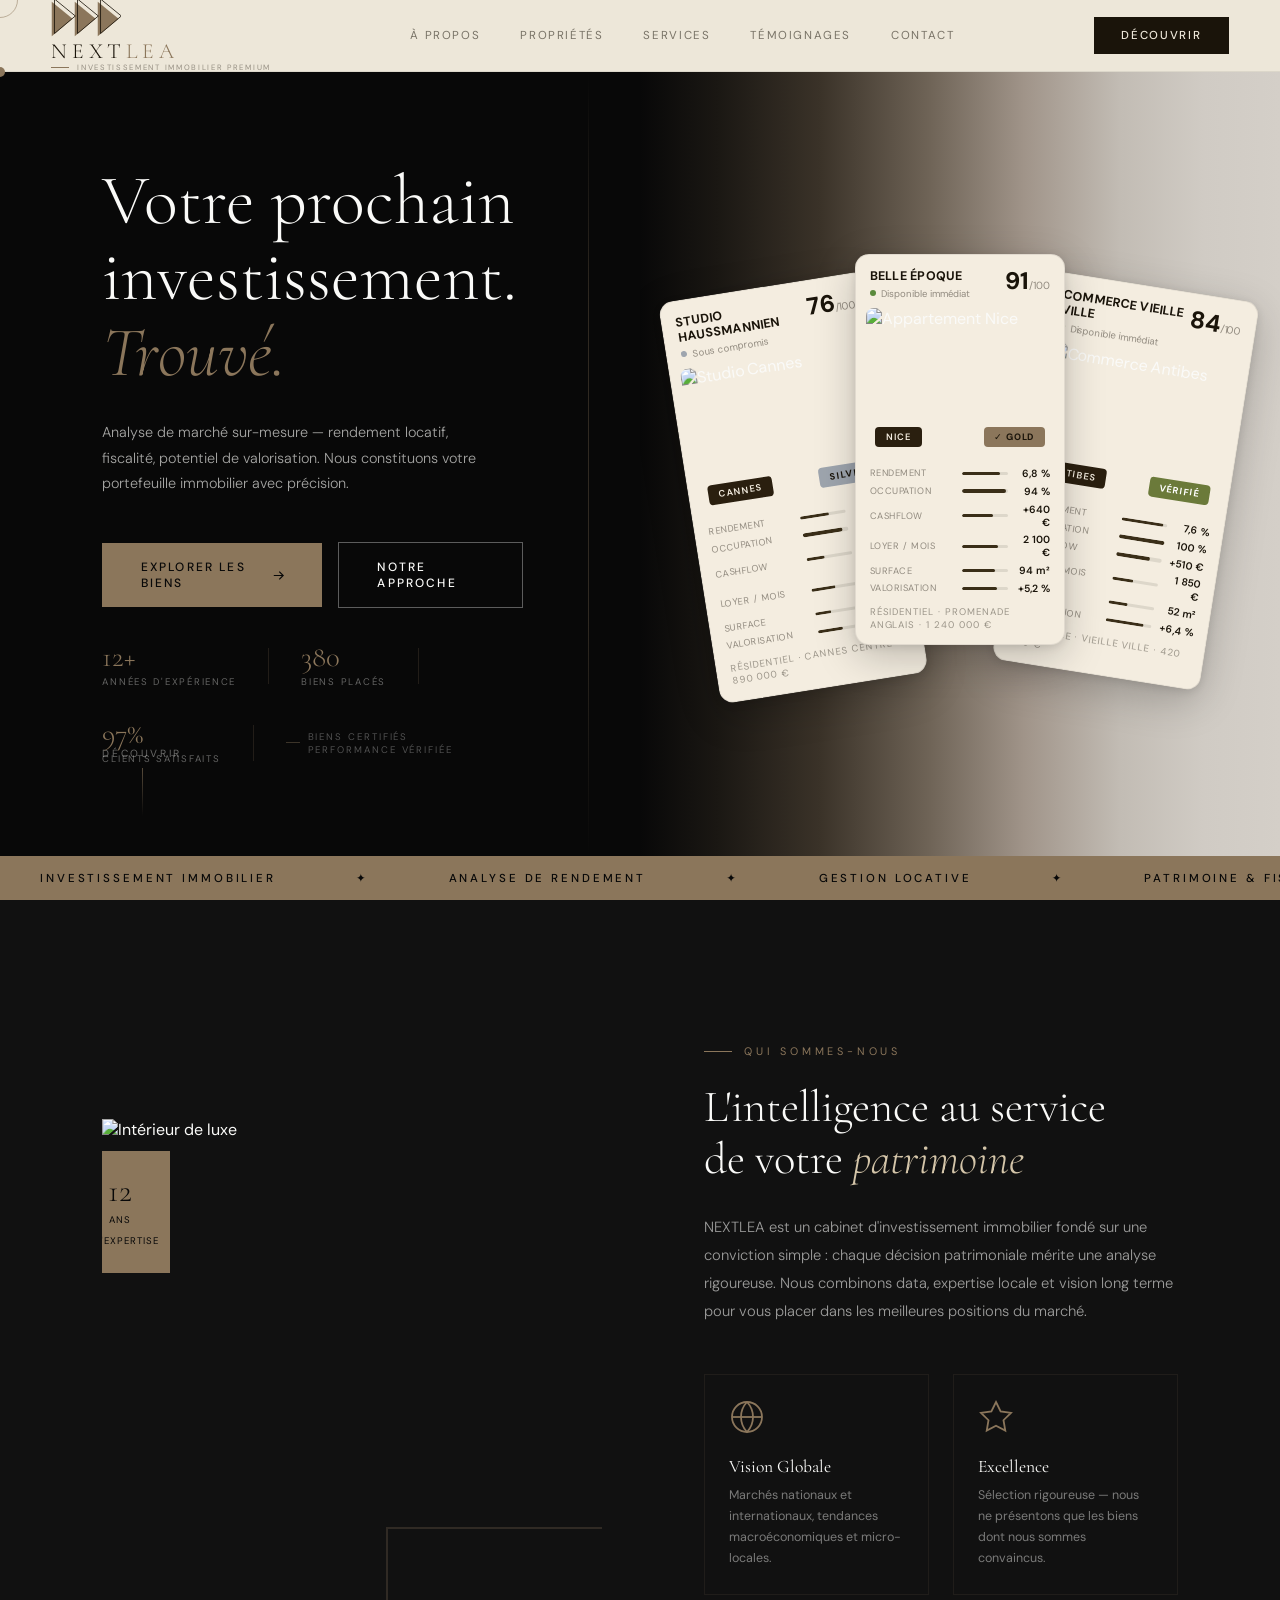
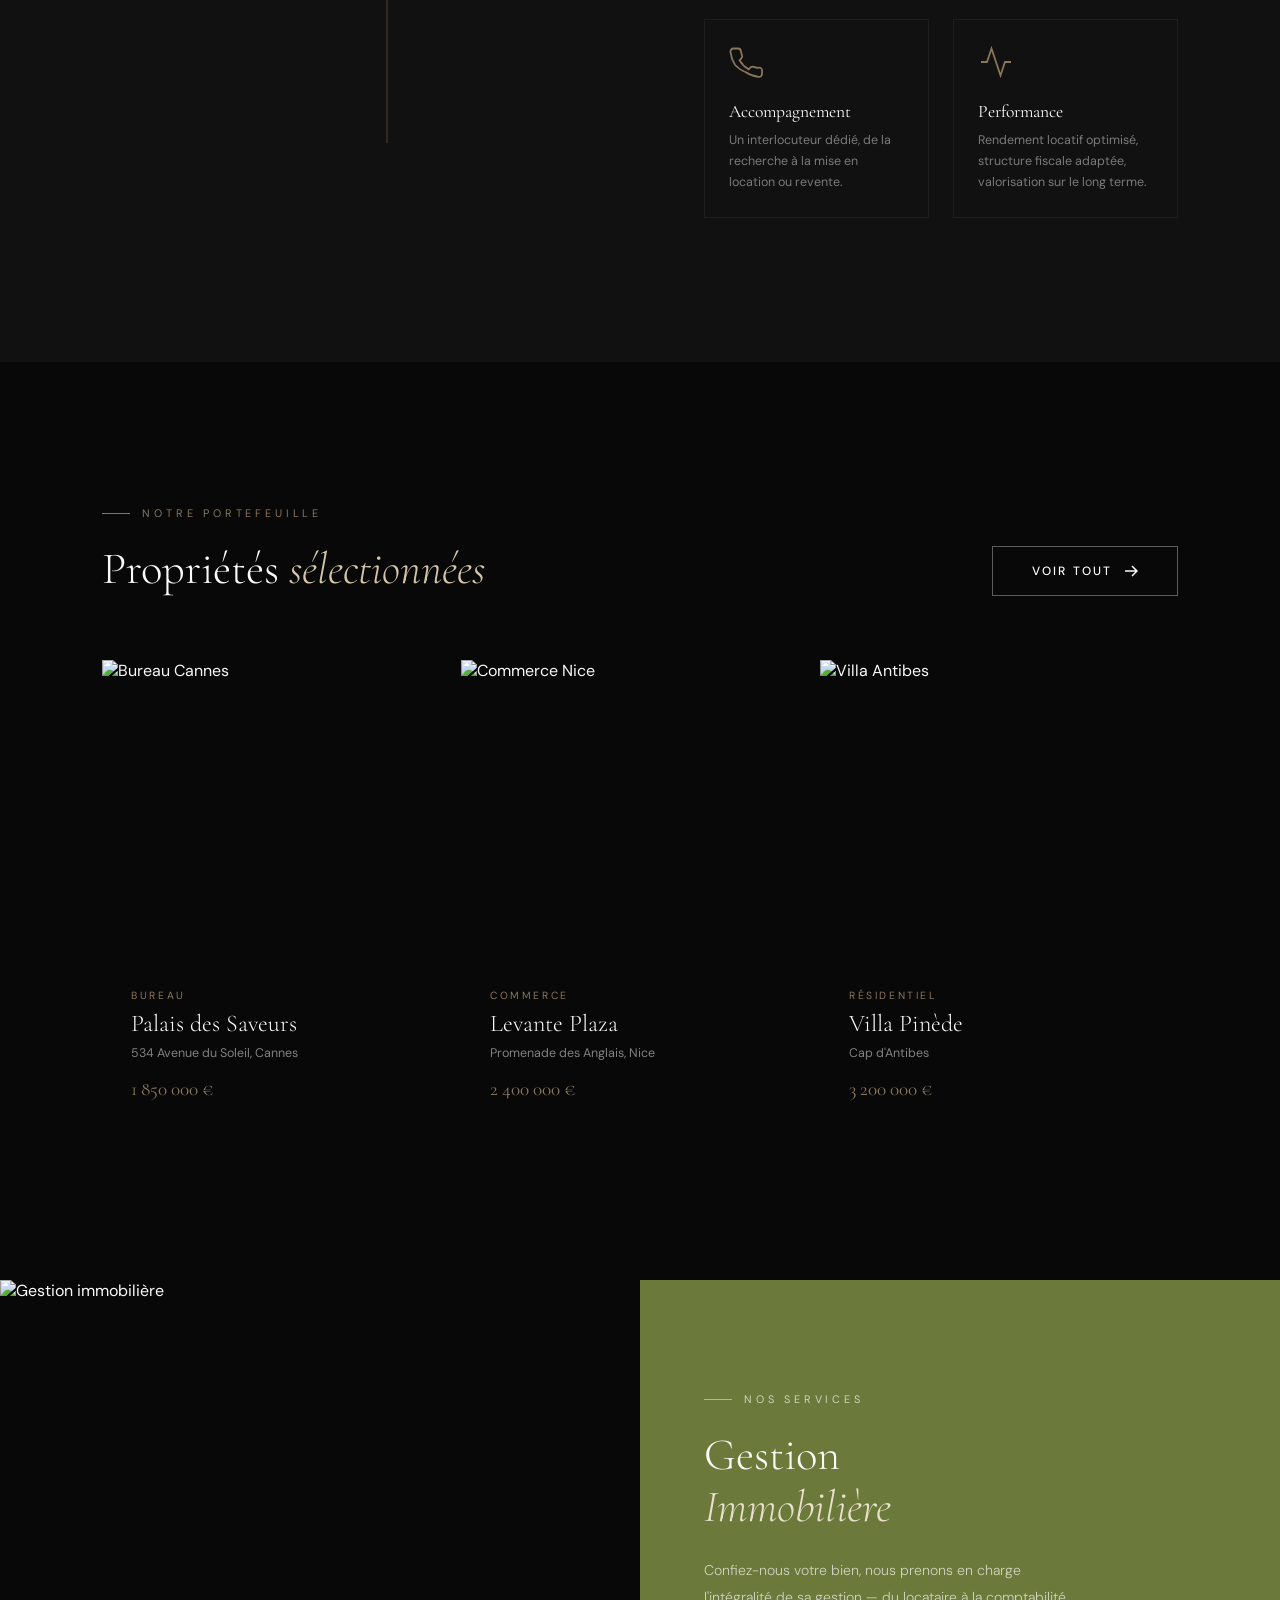
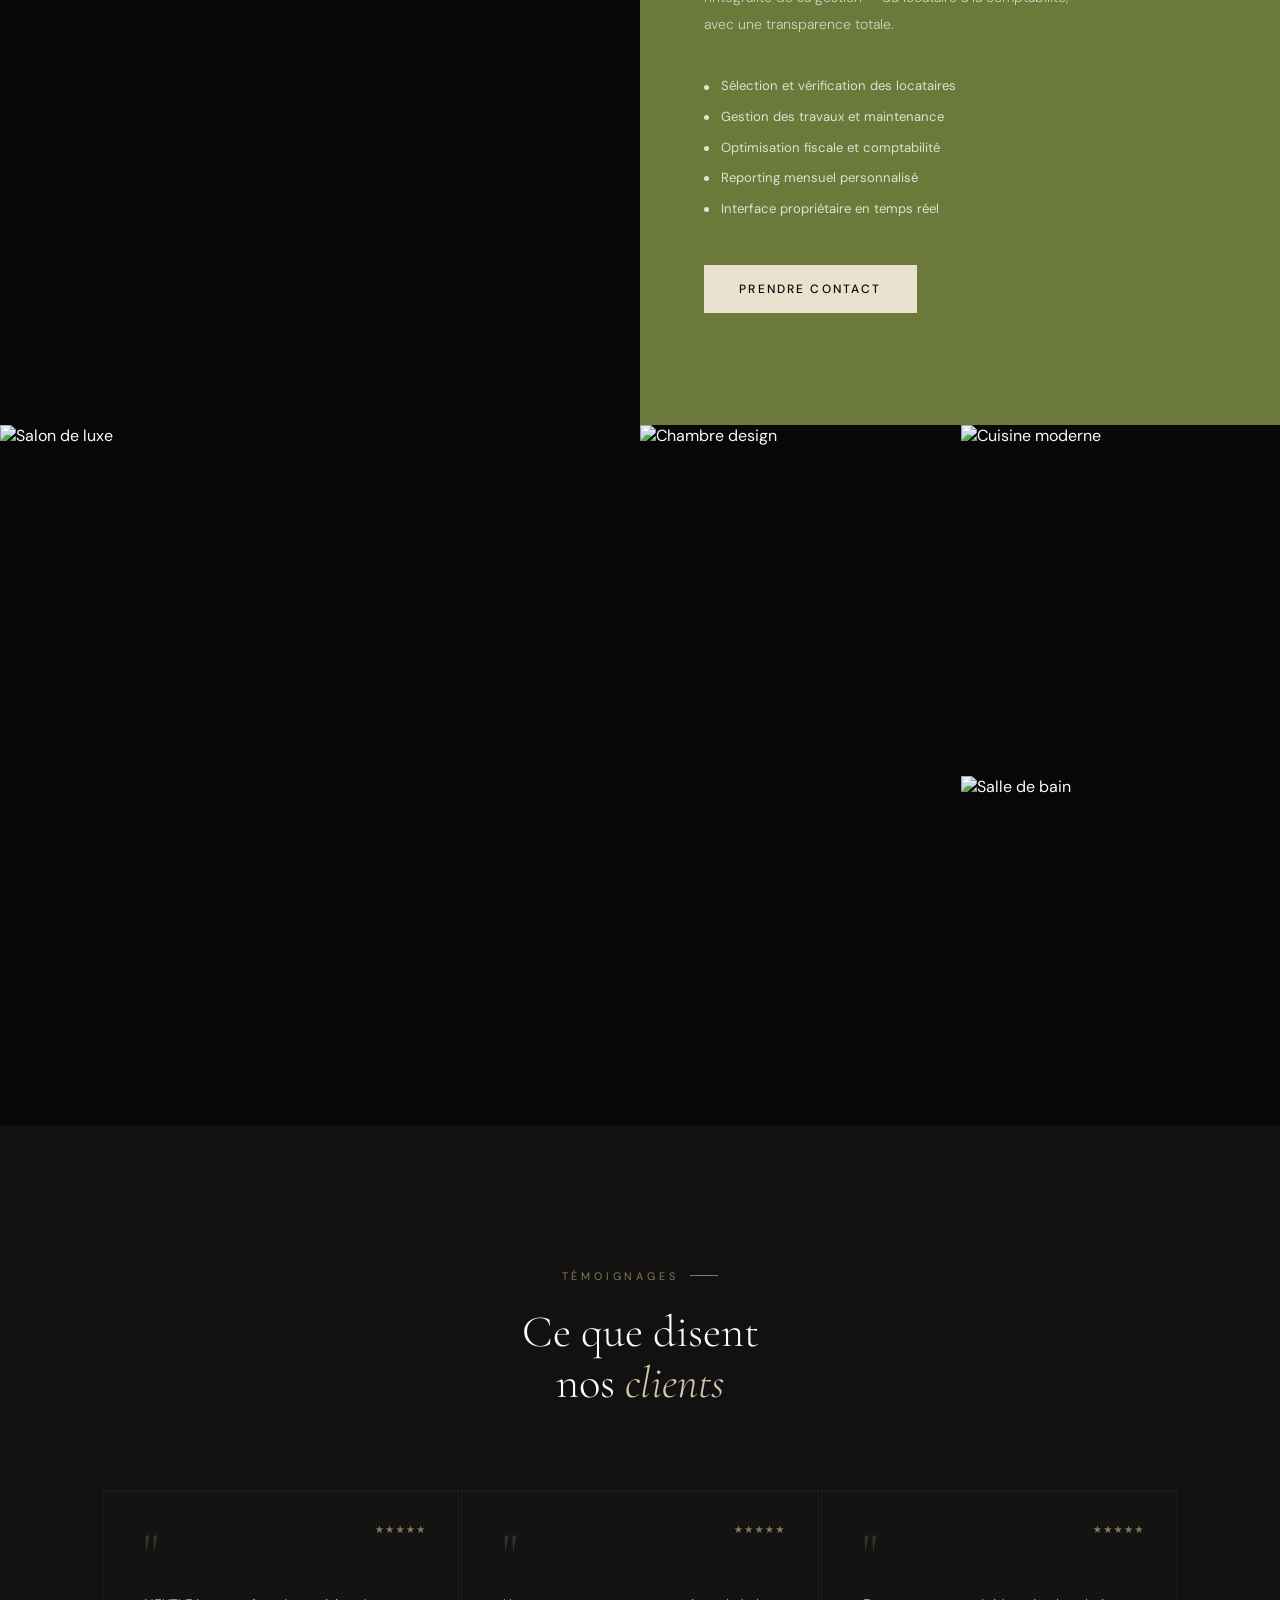
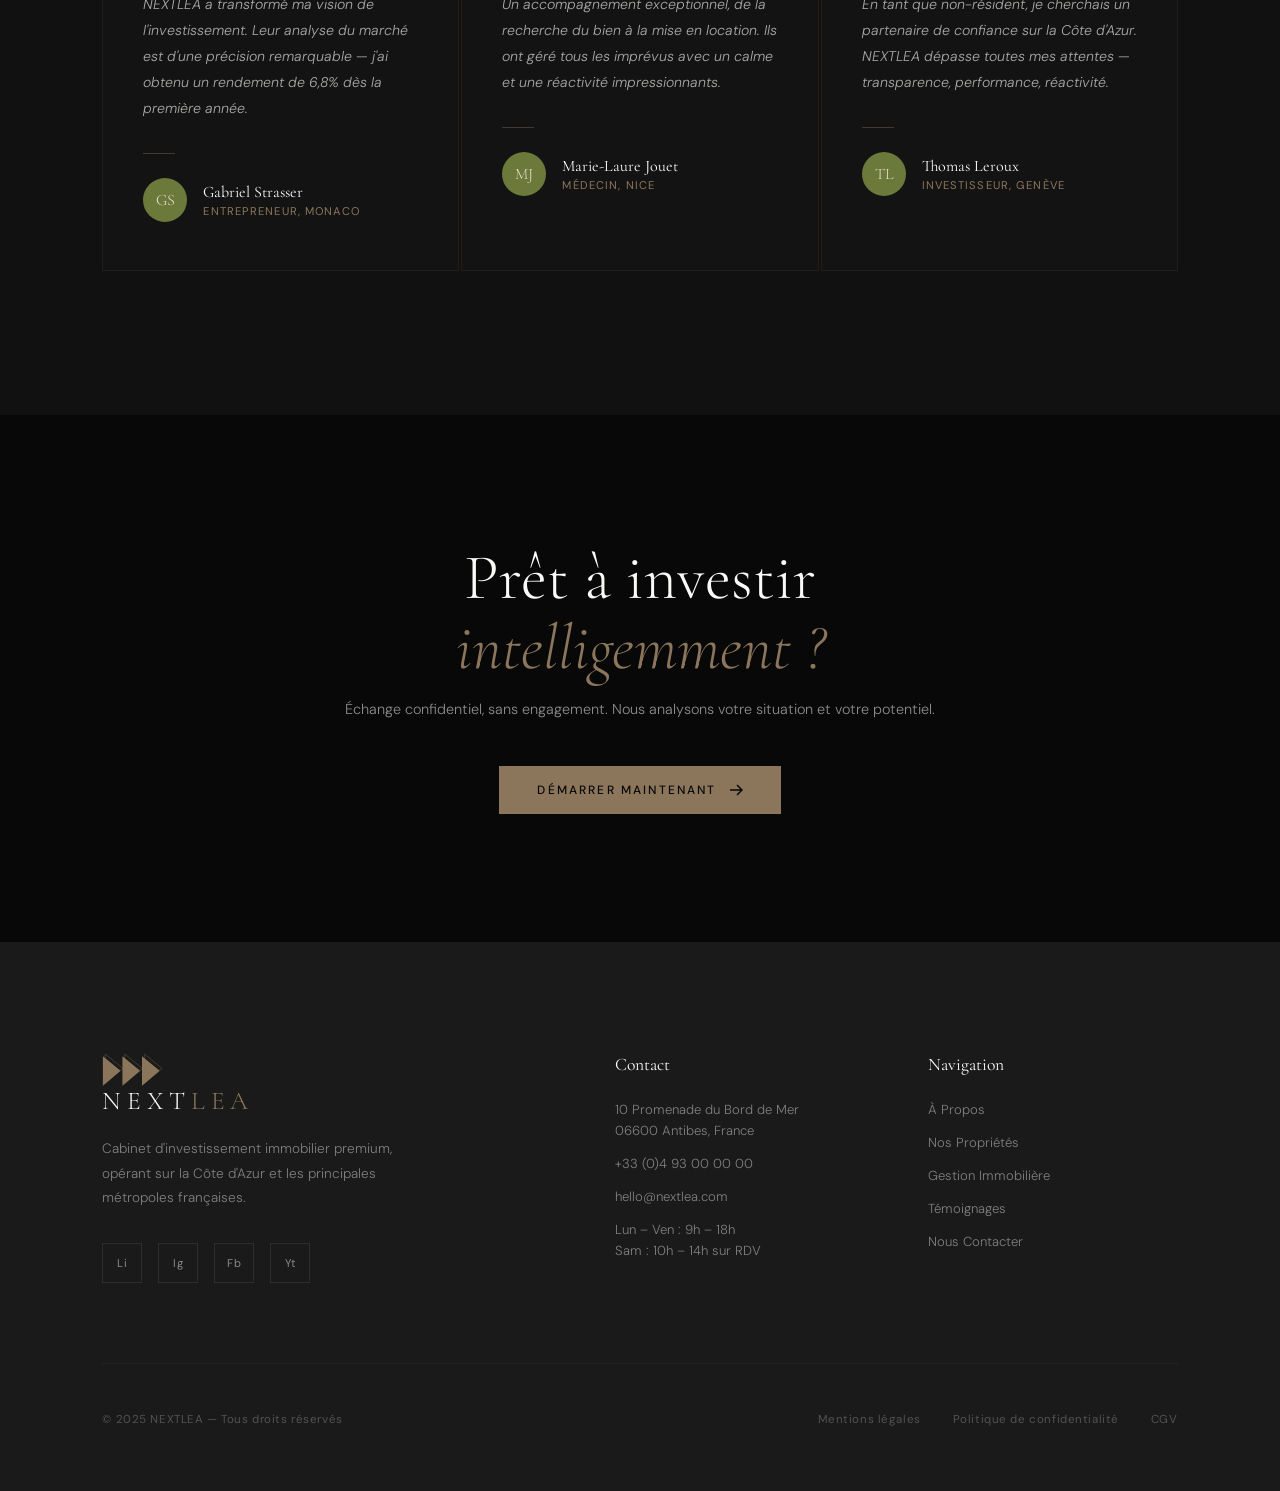
==== commit ab8d2cf6: "fix: logo fidèle — 3 triangles pleins #8B765B + 3 triangles contour noir décalés +5px droite/-5px ha" ====
--- a/index.html
+++ b/index.html
@@ -31,8 +31,8 @@
   .nav-logo { text-decoration: none; display: flex; flex-direction: column; align-items: flex-start; gap: 0.1rem; line-height: 1; }
   .nav-logo svg.logo-icon { display: block; }
   .nav-logo-wordmark { display: flex; align-items: baseline; font-family: var(--serif); font-size: 1.35rem; font-weight: 300; letter-spacing: 0.22em; line-height: 1; }
-  .nav-logo-wordmark .logo-next { color: #0A0000; }
-  .nav-logo-wordmark .logo-lea  { color: #AA9985; }
+  .nav-logo-wordmark .logo-next { color: #1a140a; }
+  .nav-logo-wordmark .logo-lea  { color: #8B765B; }
   .nav-tagline { font-family: var(--sans); font-size: 0.48rem; letter-spacing: 0.22em; text-transform: uppercase; color: rgba(26,20,10,0.42); font-weight: 400; display: flex; align-items: center; gap: 0.5rem; }
   .nav-tagline::before { content: ''; display: inline-block; width: 18px; height: 1px; background: var(--gold); flex-shrink: 0; }
 
@@ -203,7 +203,7 @@
   .contact-brand .nav-logo { display: block; margin-bottom: 1.5rem; }
   .contact-brand .nav-logo-wordmark { font-size: 1.6rem; }
   .contact-brand .logo-next { color: var(--white) !important; }
-  .contact-brand .logo-lea  { color: #AA9985 !important; }
+  .contact-brand .logo-lea  { color: #8B765B !important; }
   .contact-brand p { font-size: 0.85rem; line-height: 1.8; color: rgba(250,250,248,0.45); font-weight: 300; max-width: 300px; margin-bottom: 2rem; }
   .social-links { display: flex; gap: 1rem; }
   .social-link { width: 40px; height: 40px; border: 1px solid rgba(139,118,91,0.2); display: flex; align-items: center; justify-content: center; text-decoration: none; color: rgba(250,250,248,0.5); font-size: 0.7rem; letter-spacing: 0.05em; transition: border-color 0.25s, color 0.25s; }
@@ -243,17 +243,24 @@
 <nav id="navbar">
   <a href="#" class="nav-logo">
     <!--
-      Logo NEXTLEA — 3 triangles en éventail, pointe droite
-      Géométrie issue de l'analyse pixel de l'original (320x144px) :
-      - Triangles à base gauche : x=0, 54, 108 (espacement 54/320 ≈ 17%)
-      - Hauteur totale : 62px dans l'original → normalisée ici
-      - Remplissage : #AC9880 (tan warm), contour : #0A0000 (quasi-noir)
-      - Le triangle 2 commence avant la pointe du triangle 1 (chevauchement ~27%)
+      Logo NEXTLEA :
+      - Couche 1 (bas) : 3 triangles pleins #8B765B, côte à côte, sans chevauchement
+      - Couche 2 (haut) : mêmes 3 triangles en contour noir, décalés +5px droite / -5px haut
+      - viewBox élargi pour accueillir le décalage : 0 0 125 68
+        Triangles pleins : base y=5..68, apex centré y=36
+        Tri1: 0,5 → 38,36 → 0,68  |  Tri2: 42,5 → 80,36 → 42,68  |  Tri3: 84,5 → 122,36 → 84,68
+        Décalage outlines : +5px x, -5px y
+        Outline1: 5,0 → 43,31 → 5,63  |  etc.
     -->
-    <svg class="logo-icon" width="72" height="34" viewBox="0 0 108 62" xmlns="http://www.w3.org/2000/svg">
-      <polygon points="0,0 54,31 0,62" fill="#AC9880" stroke="#0A0000" stroke-width="1.8" stroke-linejoin="miter"/>
-      <polygon points="27,0 81,31 27,62" fill="#AC9880" stroke="#0A0000" stroke-width="1.8" stroke-linejoin="miter"/>
-      <polygon points="54,0 108,31 54,62" fill="#AC9880" stroke="#0A0000" stroke-width="1.8" stroke-linejoin="miter"/>
+    <svg class="logo-icon" width="70" height="40" viewBox="0 0 125 73" xmlns="http://www.w3.org/2000/svg">
+      <!-- Couche 1 : triangles pleins brun-taupe -->
+      <polygon points="0,5 38,36 0,68" fill="#8B765B" stroke="none"/>
+      <polygon points="42,5 80,36 42,68" fill="#8B765B" stroke="none"/>
+      <polygon points="84,5 122,36 84,68" fill="#8B765B" stroke="none"/>
+      <!-- Couche 2 : même forme en contour noir, décalée +5px droite / -5px haut -->
+      <polygon points="5,0 43,31 5,63" fill="none" stroke="#1a140a" stroke-width="1.5" stroke-linejoin="miter"/>
+      <polygon points="47,0 85,31 47,63" fill="none" stroke="#1a140a" stroke-width="1.5" stroke-linejoin="miter"/>
+      <polygon points="89,0 127,31 89,63" fill="none" stroke="#1a140a" stroke-width="1.5" stroke-linejoin="miter"/>
     </svg>
     <span class="nav-logo-wordmark"><span class="logo-next">NEXT</span><span class="logo-lea">LEA</span></span>
     <span class="nav-tagline">Investissement Immobilier Premium</span>
@@ -417,10 +424,14 @@
   <div class="contact-grid">
     <div class="contact-brand fade-up">
       <a href="#" class="nav-logo">
-        <svg class="logo-icon" width="60" height="28" viewBox="0 0 108 62" xmlns="http://www.w3.org/2000/svg">
-          <polygon points="0,0 54,31 0,62" fill="#AC9880" stroke="#AC9880" stroke-width="1.8" stroke-linejoin="miter"/>
-          <polygon points="27,0 81,31 27,62" fill="#AC9880" stroke="#AC9880" stroke-width="1.8" stroke-linejoin="miter"/>
-          <polygon points="54,0 108,31 54,62" fill="#AC9880" stroke="#AC9880" stroke-width="1.8" stroke-linejoin="miter"/>
+        <!-- Footer : fond sombre — même SVG, contours en #8B765B au lieu de #1a140a -->
+        <svg class="logo-icon" width="60" height="34" viewBox="0 0 125 73" xmlns="http://www.w3.org/2000/svg">
+          <polygon points="0,5 38,36 0,68" fill="#8B765B" stroke="none"/>
+          <polygon points="42,5 80,36 42,68" fill="#8B765B" stroke="none"/>
+          <polygon points="84,5 122,36 84,68" fill="#8B765B" stroke="none"/>
+          <polygon points="5,0 43,31 5,63" fill="none" stroke="#8B765B" stroke-width="1.5" stroke-linejoin="miter" stroke-opacity="0.5"/>
+          <polygon points="47,0 85,31 47,63" fill="none" stroke="#8B765B" stroke-width="1.5" stroke-linejoin="miter" stroke-opacity="0.5"/>
+          <polygon points="89,0 127,31 89,63" fill="none" stroke="#8B765B" stroke-width="1.5" stroke-linejoin="miter" stroke-opacity="0.5"/>
         </svg>
         <span class="nav-logo-wordmark"><span class="logo-next">NEXT</span><span class="logo-lea">LEA</span></span>
       </a>
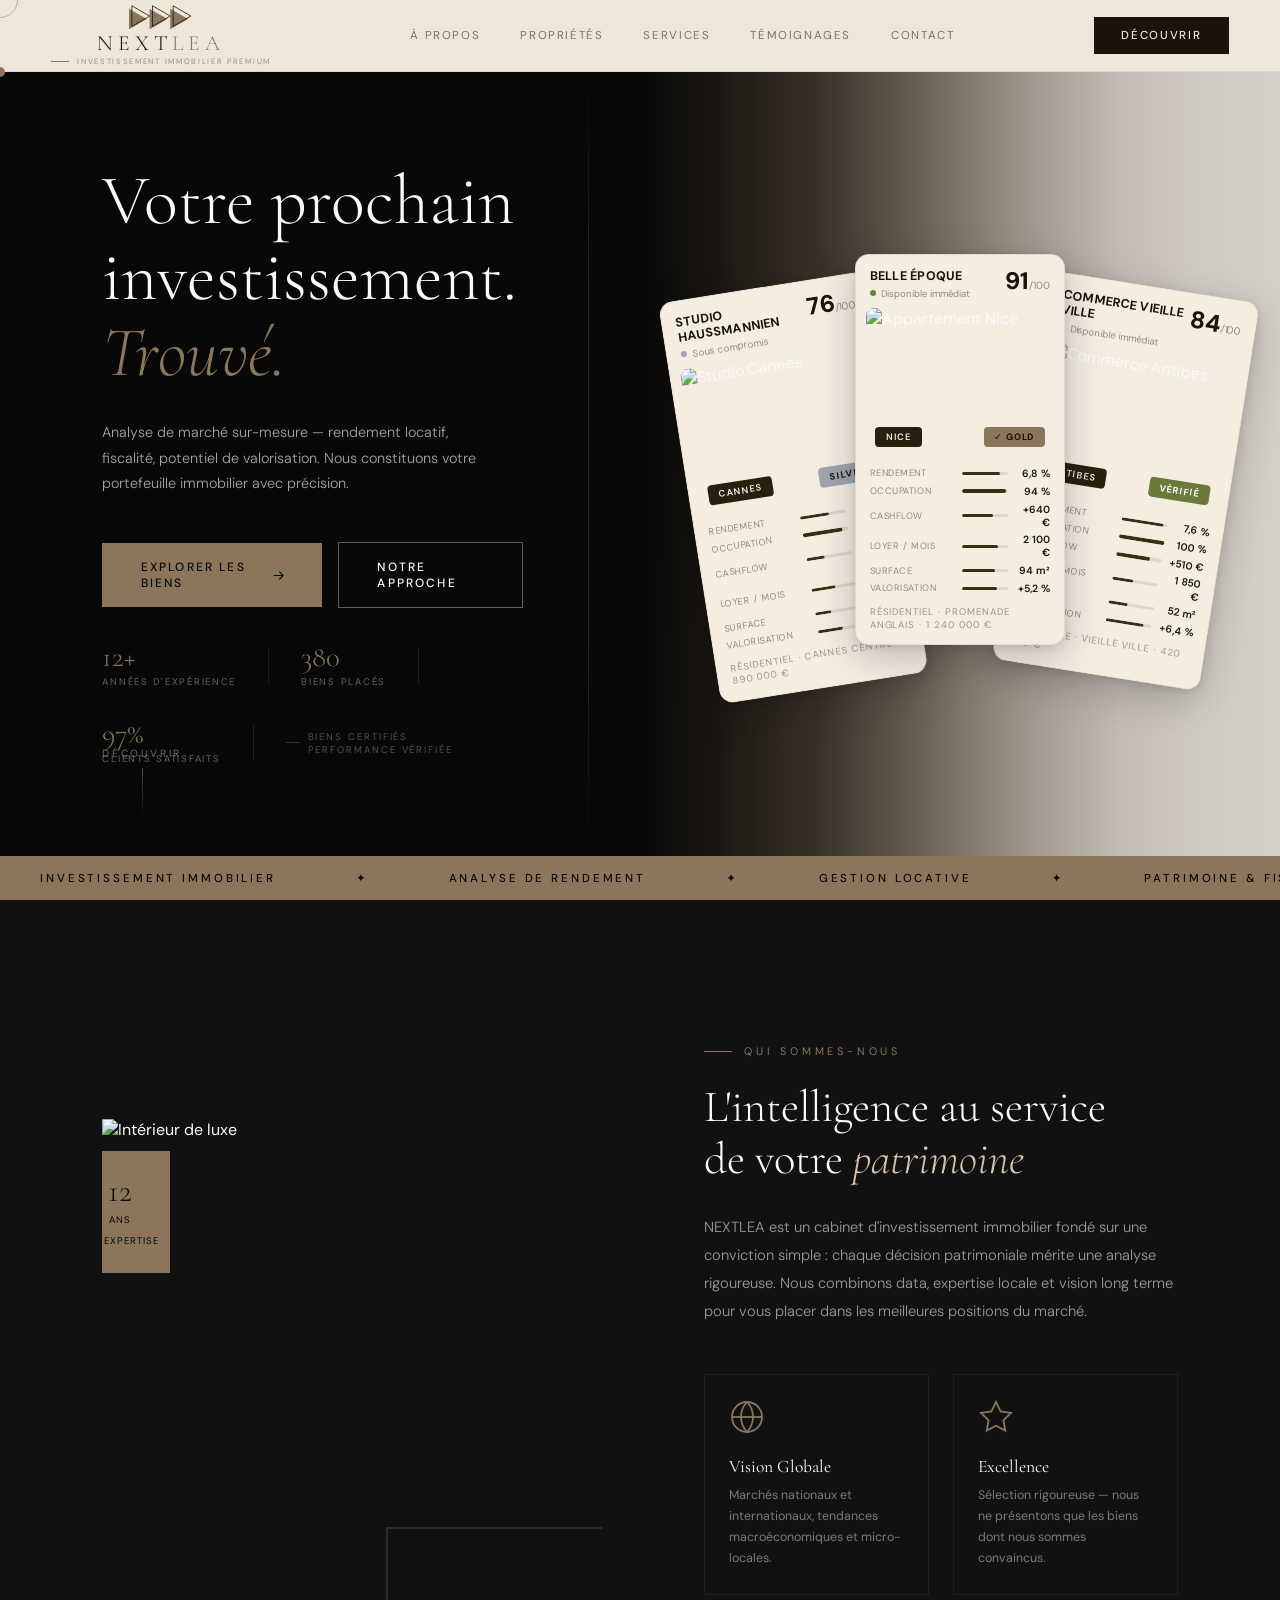
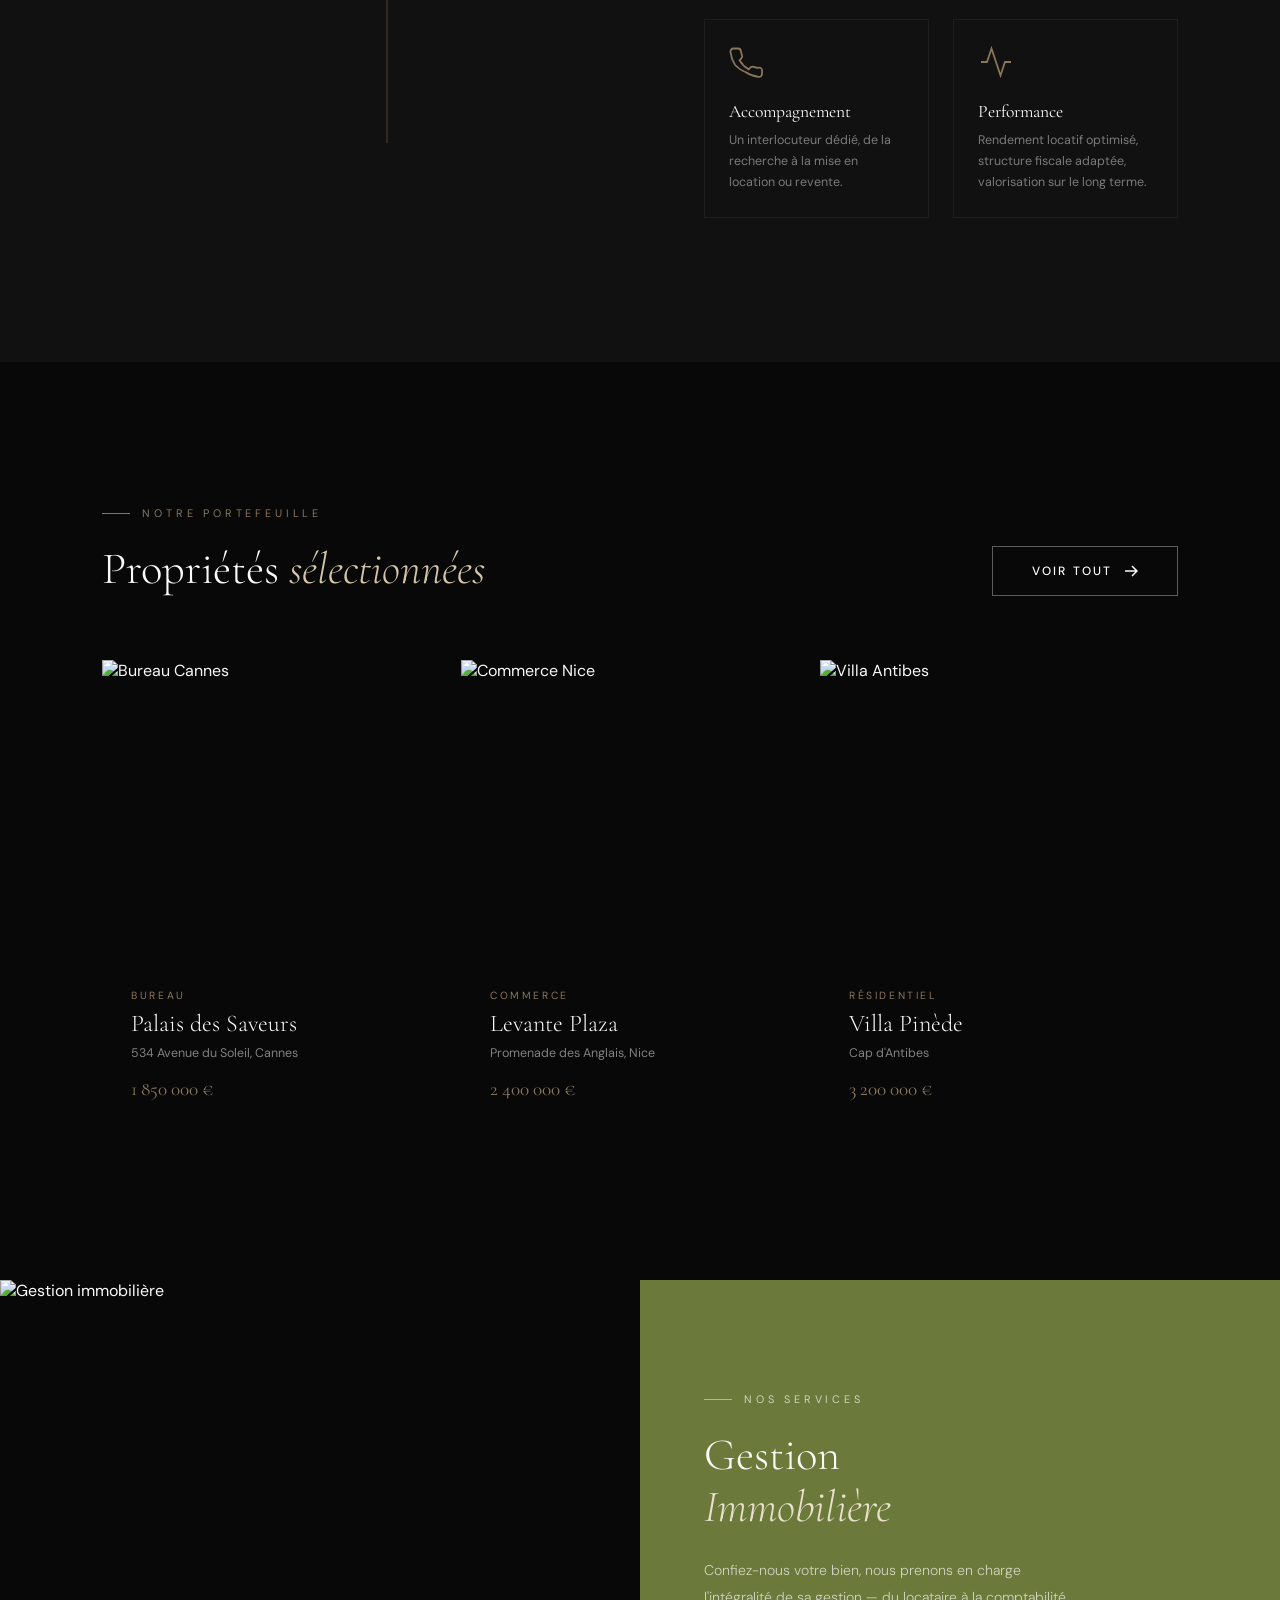
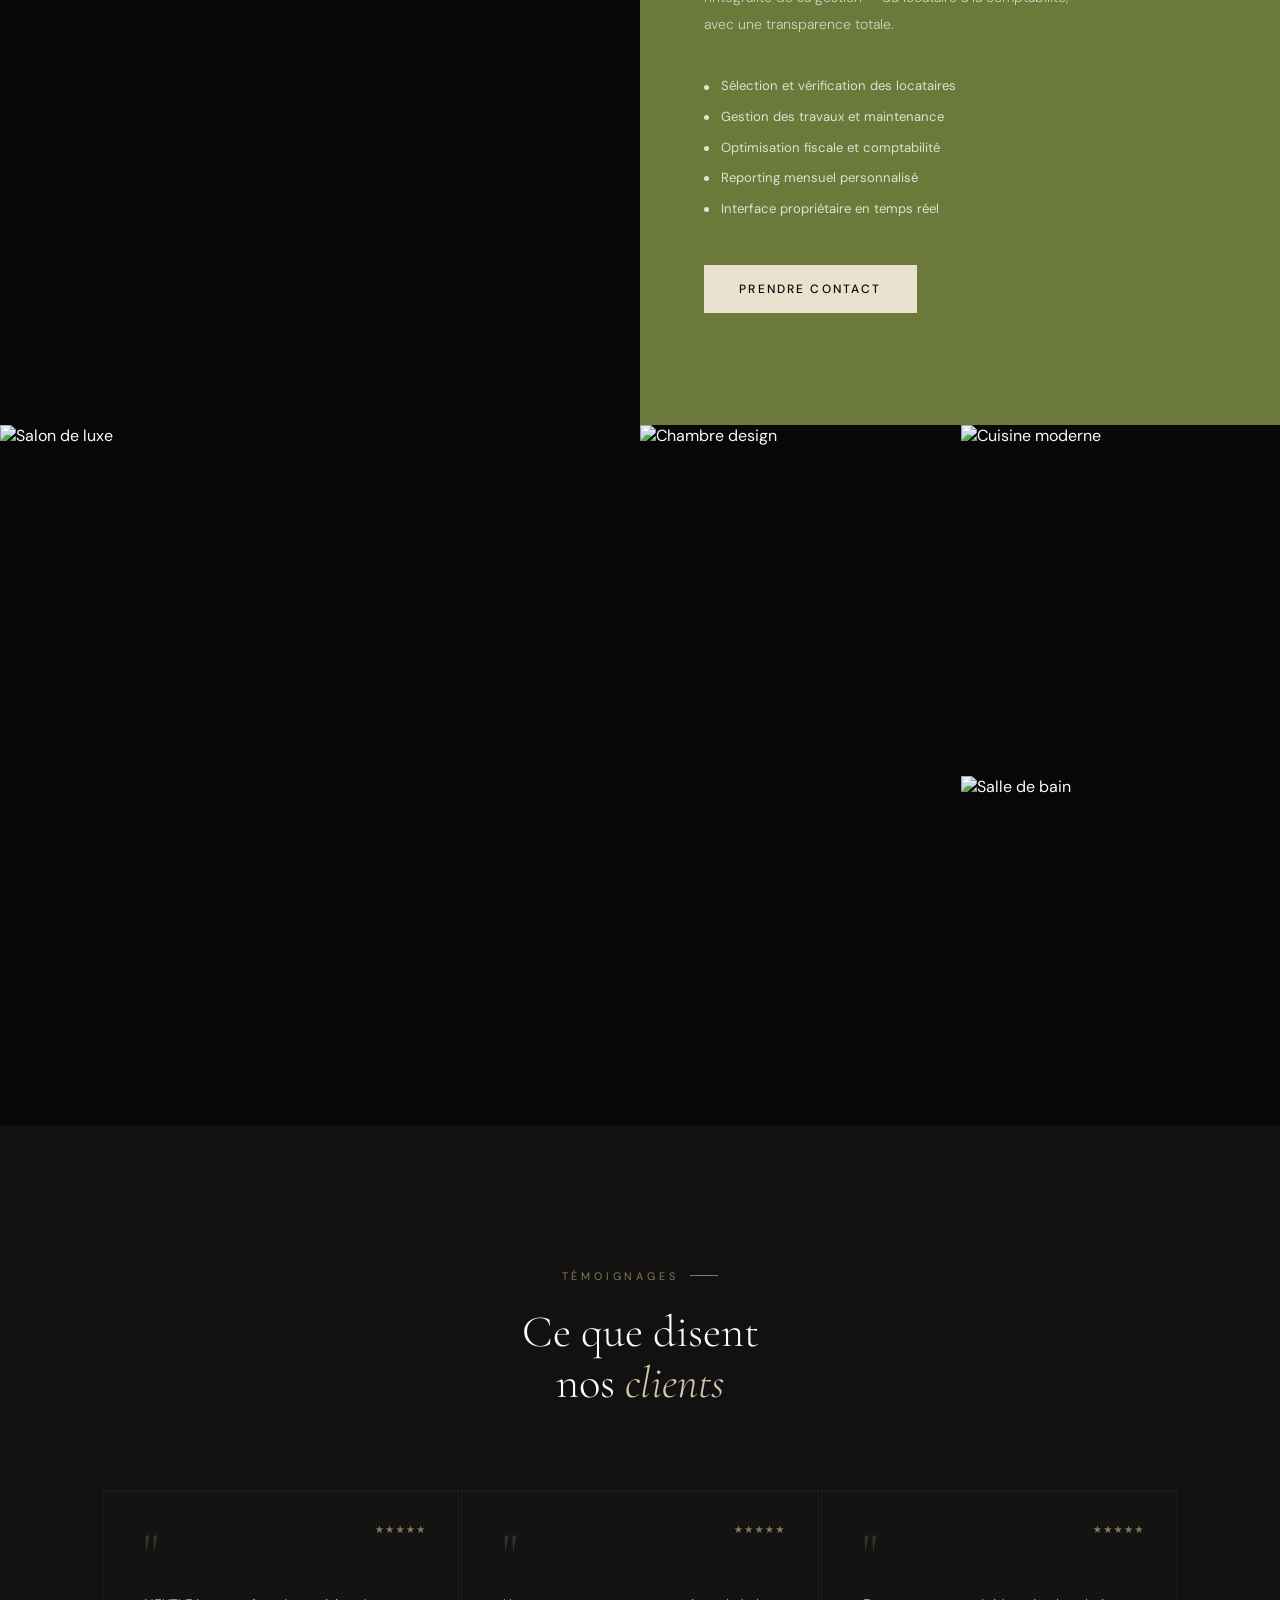
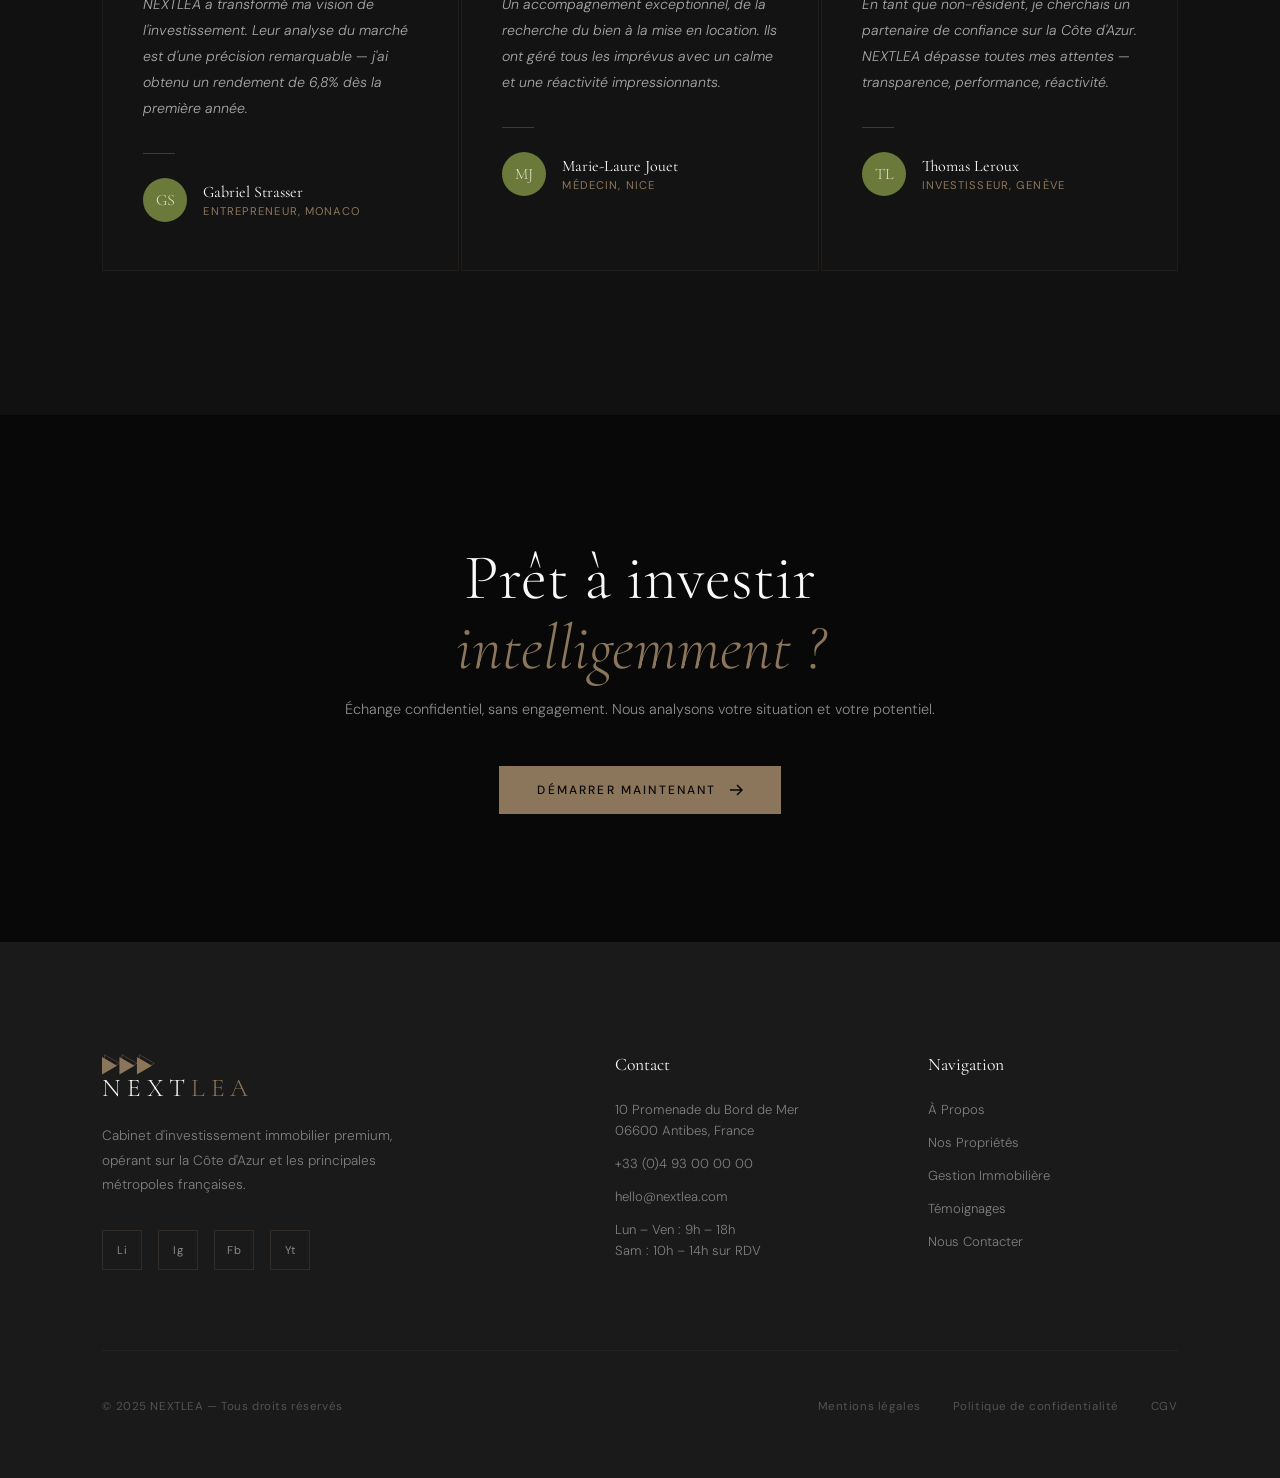
==== commit 36efbf95: "fix: logo — triangles équilatéraux, décalage identique X/Y, centré sur NEXTLEA" ====
--- a/index.html
+++ b/index.html
@@ -28,9 +28,17 @@
   nav { position: fixed; top: 0; left: 0; right: 0; z-index: 100; padding: 0 4vw; height: var(--nav-h); display: flex; align-items: center; justify-content: space-between; background: #EDE7D9; border-bottom: 1px solid rgba(0,0,0,0.07); transition: background 0.4s, box-shadow 0.4s; }
   nav.scrolled { background: #E8E1D4; box-shadow: 0 2px 20px rgba(0,0,0,0.1); }
 
-  .nav-logo { text-decoration: none; display: flex; flex-direction: column; align-items: flex-start; gap: 0.1rem; line-height: 1; }
+  /* LOGO */
+  .nav-logo {
+    text-decoration: none;
+    display: flex; flex-direction: column; align-items: center; gap: 0.18rem;
+    line-height: 1;
+  }
   .nav-logo svg.logo-icon { display: block; }
-  .nav-logo-wordmark { display: flex; align-items: baseline; font-family: var(--serif); font-size: 1.35rem; font-weight: 300; letter-spacing: 0.22em; line-height: 1; }
+  .nav-logo-wordmark {
+    display: flex; align-items: baseline;
+    font-family: var(--serif); font-size: 1.35rem; font-weight: 300; letter-spacing: 0.22em; line-height: 1;
+  }
   .nav-logo-wordmark .logo-next { color: #1a140a; }
   .nav-logo-wordmark .logo-lea  { color: #8B765B; }
   .nav-tagline { font-family: var(--sans); font-size: 0.48rem; letter-spacing: 0.22em; text-transform: uppercase; color: rgba(26,20,10,0.42); font-weight: 400; display: flex; align-items: center; gap: 0.5rem; }
@@ -240,27 +248,32 @@
 <div class="cursor" id="cursor"></div>
 <div class="cursor-ring" id="cursorRing"></div>
 
+<!--
+  LOGO SVG — géométrie exacte :
+  Triangle équilatéral pointé à droite, côté = 36px, hauteur = 31.2px
+  3 triangles côte à côte, gap = 5px
+  PLEINS  (#8B765B) : démarrés à y=5  → occupent y=5..41
+  VIDES   (contour noir) : décalés +5px droite, -5px haut → occupent y=0..36
+  viewBox = 0 0 109 41  (108.5 + décalage x 5 = 113.5 → arrondi 114 ; hauteur 41)
+-->
+
 <nav id="navbar">
   <a href="#" class="nav-logo">
-    <!--
-      Logo NEXTLEA :
-      - Couche 1 (bas) : 3 triangles pleins #8B765B, côte à côte, sans chevauchement
-      - Couche 2 (haut) : mêmes 3 triangles en contour noir, décalés +5px droite / -5px haut
-      - viewBox élargi pour accueillir le décalage : 0 0 125 68
-        Triangles pleins : base y=5..68, apex centré y=36
-        Tri1: 0,5 → 38,36 → 0,68  |  Tri2: 42,5 → 80,36 → 42,68  |  Tri3: 84,5 → 122,36 → 84,68
-        Décalage outlines : +5px x, -5px y
-        Outline1: 5,0 → 43,31 → 5,63  |  etc.
-    -->
-    <svg class="logo-icon" width="70" height="40" viewBox="0 0 125 73" xmlns="http://www.w3.org/2000/svg">
-      <!-- Couche 1 : triangles pleins brun-taupe -->
-      <polygon points="0,5 38,36 0,68" fill="#8B765B" stroke="none"/>
-      <polygon points="42,5 80,36 42,68" fill="#8B765B" stroke="none"/>
-      <polygon points="84,5 122,36 84,68" fill="#8B765B" stroke="none"/>
-      <!-- Couche 2 : même forme en contour noir, décalée +5px droite / -5px haut -->
-      <polygon points="5,0 43,31 5,63" fill="none" stroke="#1a140a" stroke-width="1.5" stroke-linejoin="miter"/>
-      <polygon points="47,0 85,31 47,63" fill="none" stroke="#1a140a" stroke-width="1.5" stroke-linejoin="miter"/>
-      <polygon points="89,0 127,31 89,63" fill="none" stroke="#1a140a" stroke-width="1.5" stroke-linejoin="miter"/>
+    <svg class="logo-icon" width="65" height="25" viewBox="0 0 114 41" xmlns="http://www.w3.org/2000/svg">
+      <!-- Triangles pleins #8B765B — base à gauche, pointe à droite, côté 36px -->
+      <!-- Triangle 1: base x=0, y=5..41, apex=(31.2, 23) -->
+      <polygon points="0,5 31.2,23 0,41" fill="#8B765B"/>
+      <!-- Triangle 2: base x=36.2, gap=5px -->
+      <polygon points="36.2,5 67.4,23 36.2,41" fill="#8B765B"/>
+      <!-- Triangle 3: base x=72.4 -->
+      <polygon points="72.4,5 103.6,23 72.4,41" fill="#8B765B"/>
+      <!-- Triangles vides contour noir — décalés +5px droite / -5px haut -->
+      <!-- Outline 1: base x=5, y=0..36, apex=(36.2, 18) -->
+      <polygon points="5,0 36.2,18 5,36" fill="none" stroke="#1a140a" stroke-width="1.4" stroke-linejoin="miter"/>
+      <!-- Outline 2: base x=41.2 -->
+      <polygon points="41.2,0 72.4,18 41.2,36" fill="none" stroke="#1a140a" stroke-width="1.4" stroke-linejoin="miter"/>
+      <!-- Outline 3: base x=77.4 -->
+      <polygon points="77.4,0 108.6,18 77.4,36" fill="none" stroke="#1a140a" stroke-width="1.4" stroke-linejoin="miter"/>
     </svg>
     <span class="nav-logo-wordmark"><span class="logo-next">NEXT</span><span class="logo-lea">LEA</span></span>
     <span class="nav-tagline">Investissement Immobilier Premium</span>
@@ -424,14 +437,14 @@
   <div class="contact-grid">
     <div class="contact-brand fade-up">
       <a href="#" class="nav-logo">
-        <!-- Footer : fond sombre — même SVG, contours en #8B765B au lieu de #1a140a -->
-        <svg class="logo-icon" width="60" height="34" viewBox="0 0 125 73" xmlns="http://www.w3.org/2000/svg">
-          <polygon points="0,5 38,36 0,68" fill="#8B765B" stroke="none"/>
-          <polygon points="42,5 80,36 42,68" fill="#8B765B" stroke="none"/>
-          <polygon points="84,5 122,36 84,68" fill="#8B765B" stroke="none"/>
-          <polygon points="5,0 43,31 5,63" fill="none" stroke="#8B765B" stroke-width="1.5" stroke-linejoin="miter" stroke-opacity="0.5"/>
-          <polygon points="47,0 85,31 47,63" fill="none" stroke="#8B765B" stroke-width="1.5" stroke-linejoin="miter" stroke-opacity="0.5"/>
-          <polygon points="89,0 127,31 89,63" fill="none" stroke="#8B765B" stroke-width="1.5" stroke-linejoin="miter" stroke-opacity="0.5"/>
+        <!-- Footer : fond sombre → contours en #8B765B semi-transparent -->
+        <svg class="logo-icon" width="55" height="21" viewBox="0 0 114 41" xmlns="http://www.w3.org/2000/svg">
+          <polygon points="0,5 31.2,23 0,41" fill="#8B765B"/>
+          <polygon points="36.2,5 67.4,23 36.2,41" fill="#8B765B"/>
+          <polygon points="72.4,5 103.6,23 72.4,41" fill="#8B765B"/>
+          <polygon points="5,0 36.2,18 5,36" fill="none" stroke="#8B765B" stroke-width="1.4" stroke-linejoin="miter" opacity="0.55"/>
+          <polygon points="41.2,0 72.4,18 41.2,36" fill="none" stroke="#8B765B" stroke-width="1.4" stroke-linejoin="miter" opacity="0.55"/>
+          <polygon points="77.4,0 108.6,18 77.4,36" fill="none" stroke="#8B765B" stroke-width="1.4" stroke-linejoin="miter" opacity="0.55"/>
         </svg>
         <span class="nav-logo-wordmark"><span class="logo-next">NEXT</span><span class="logo-lea">LEA</span></span>
       </a>
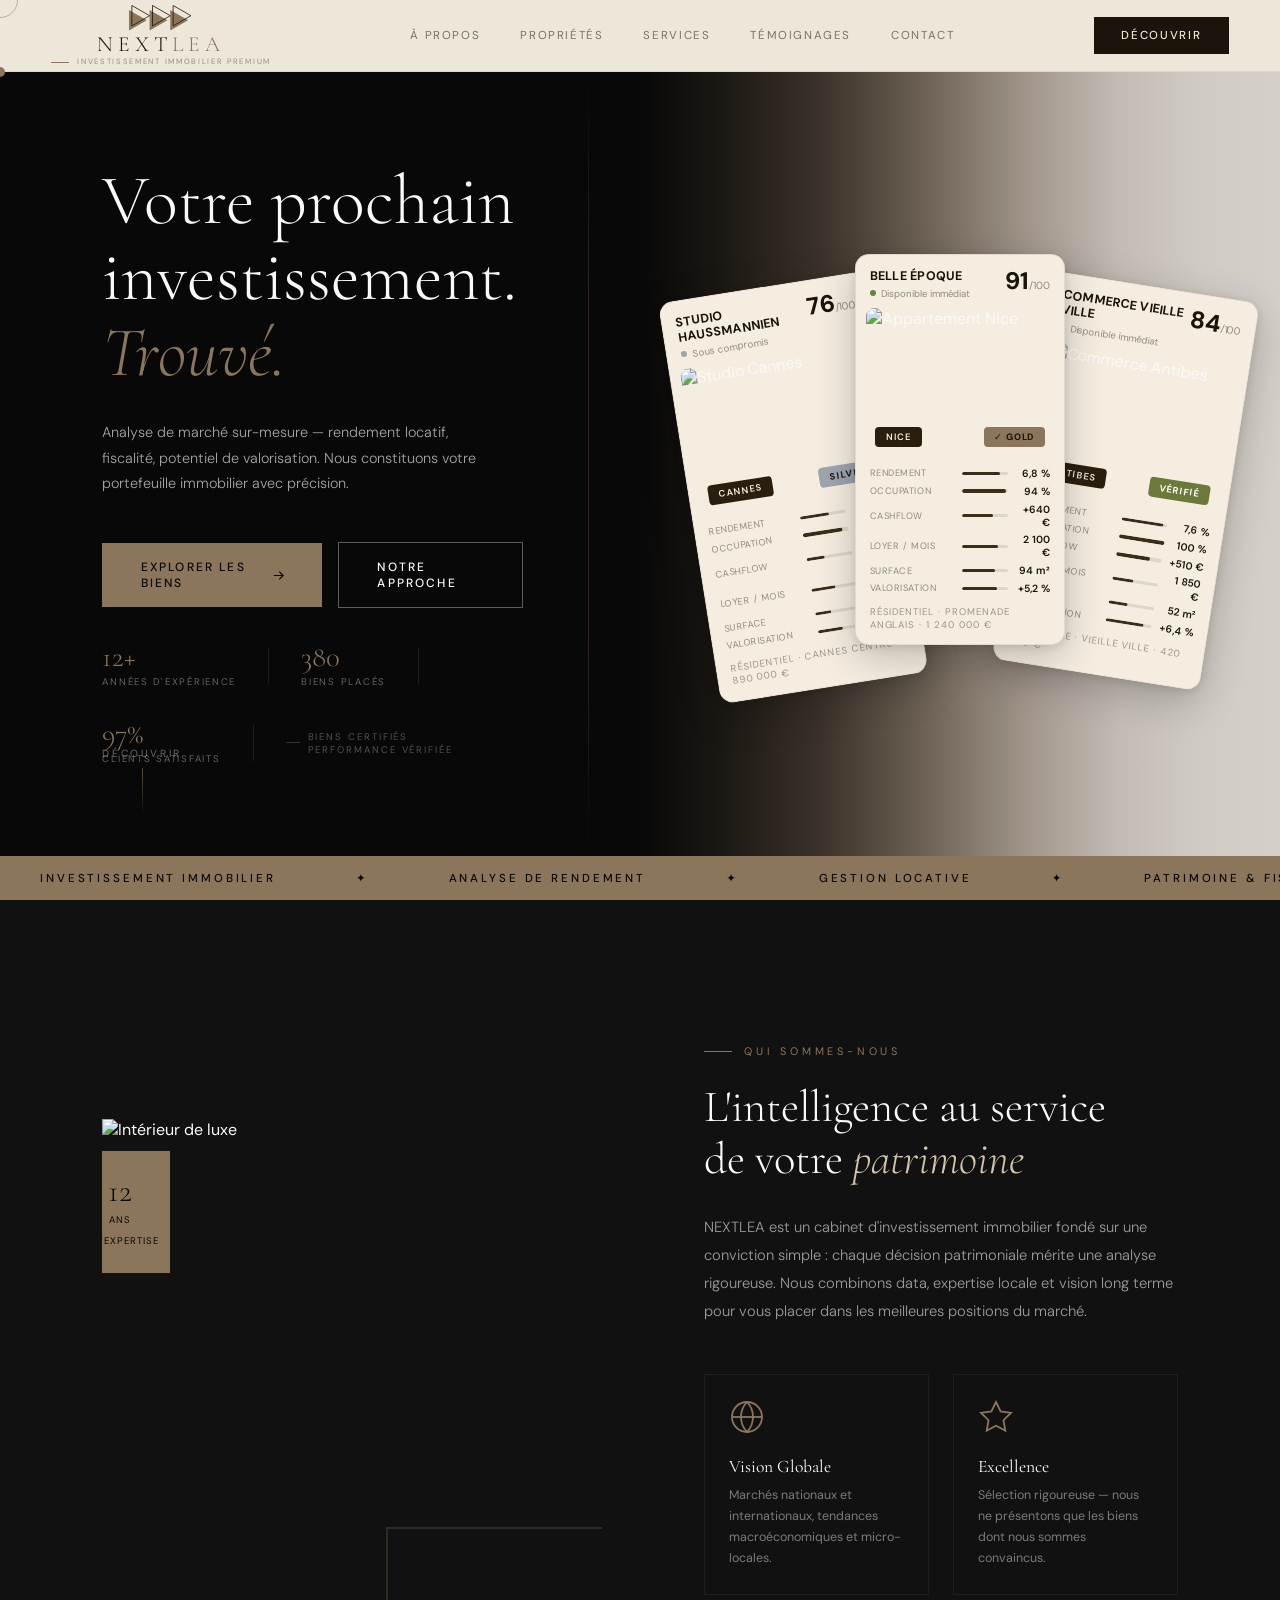
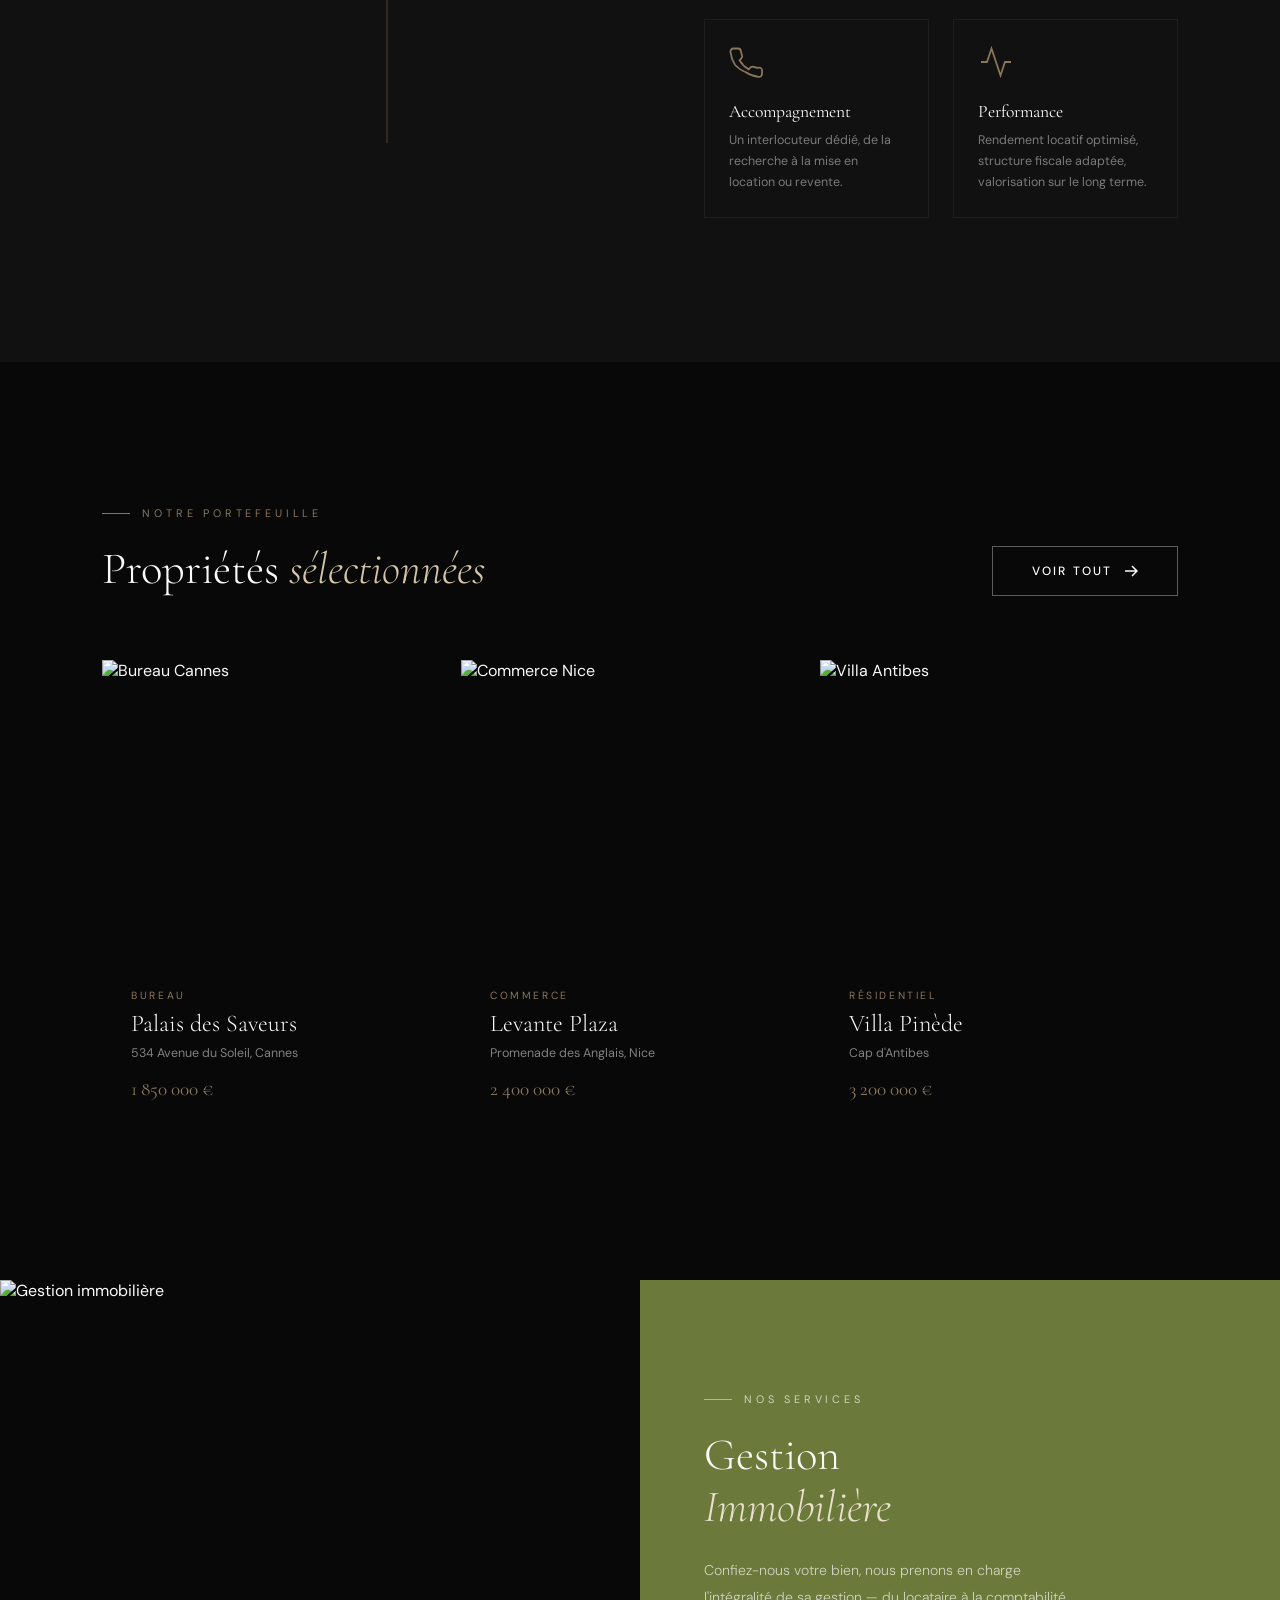
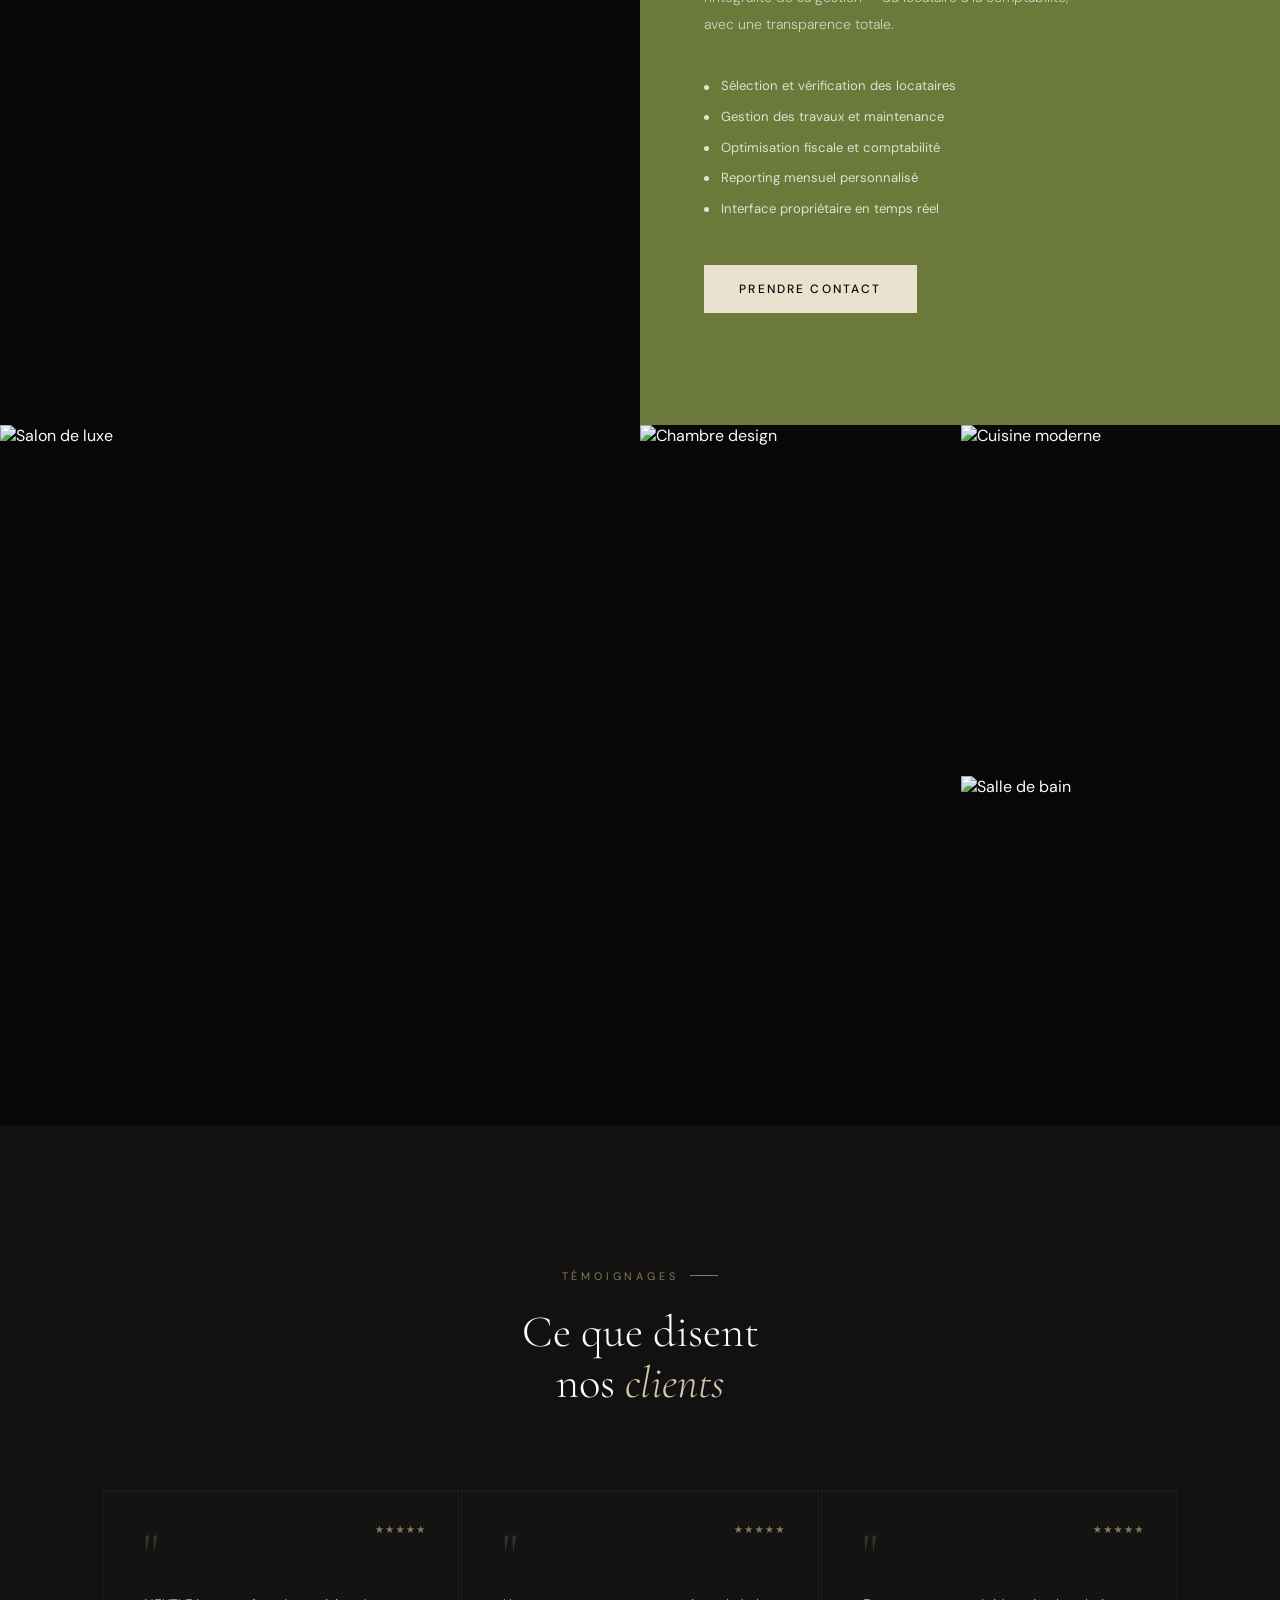
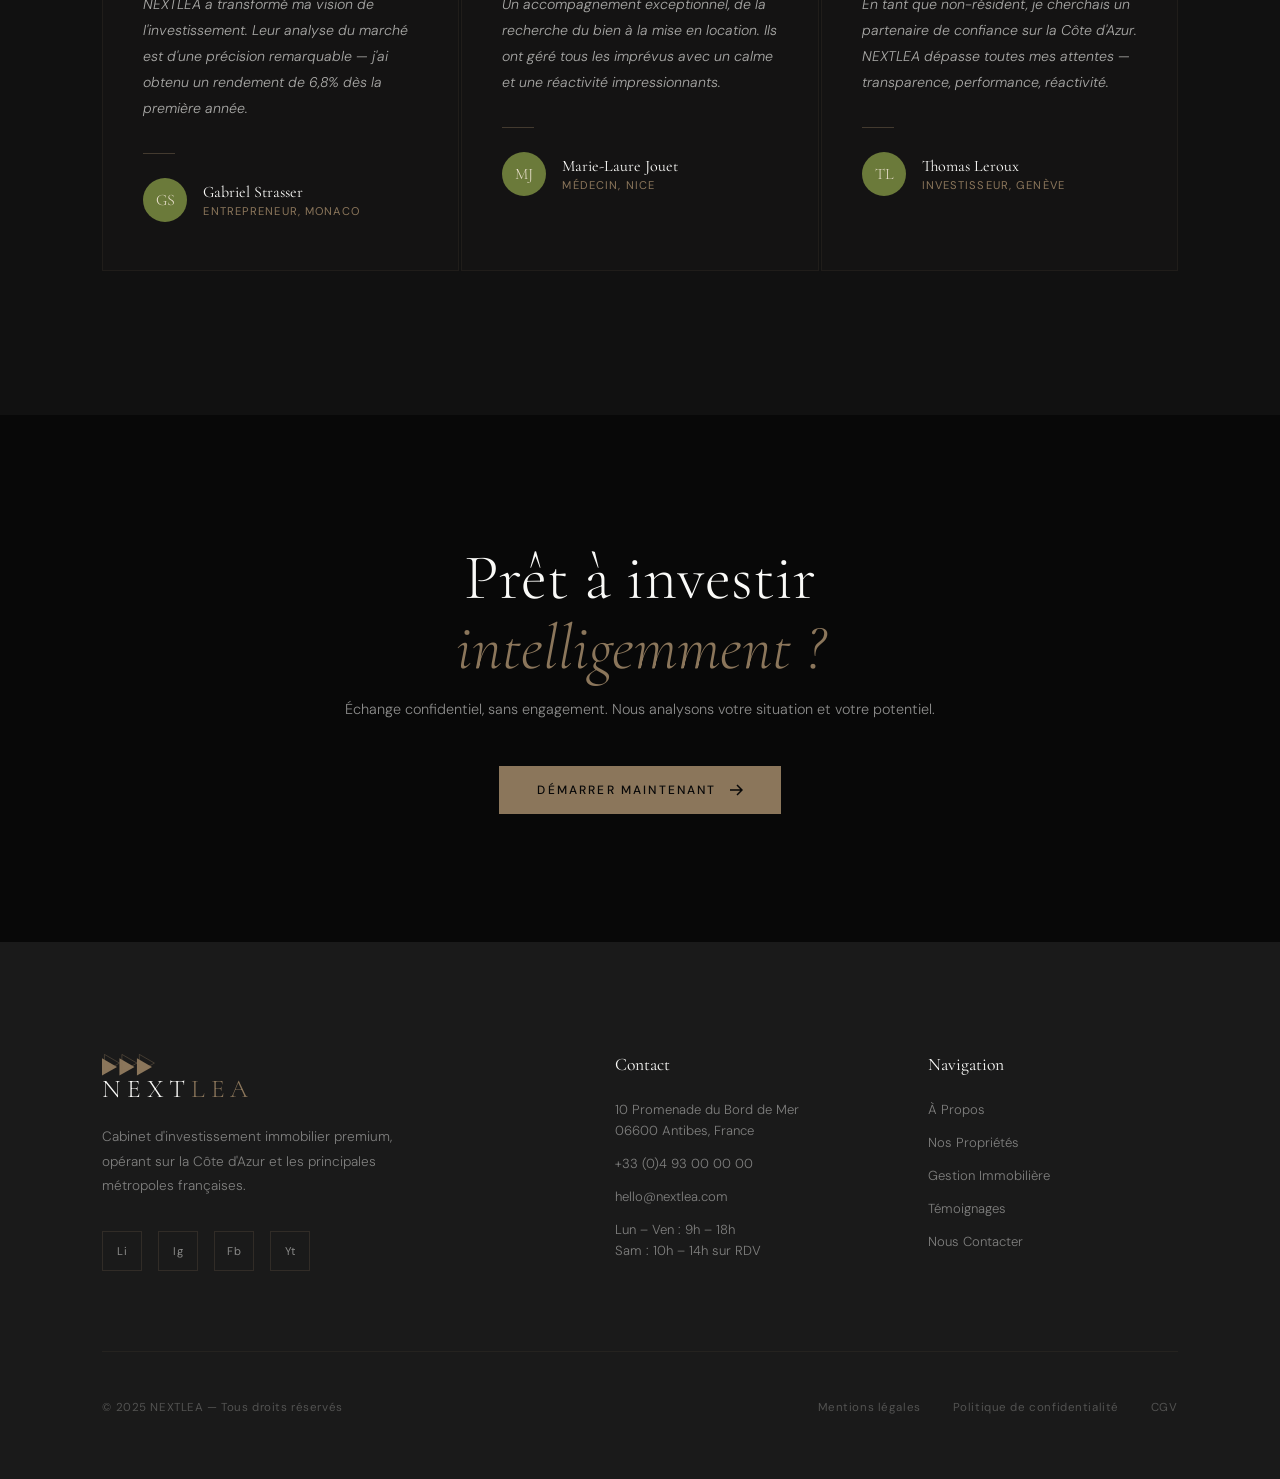
==== commit 394cf2a5: "fix: triangles vides décalés +3px supplémentaire vers le haut (total -8px vs pleins)" ====
--- a/index.html
+++ b/index.html
@@ -28,17 +28,9 @@
   nav { position: fixed; top: 0; left: 0; right: 0; z-index: 100; padding: 0 4vw; height: var(--nav-h); display: flex; align-items: center; justify-content: space-between; background: #EDE7D9; border-bottom: 1px solid rgba(0,0,0,0.07); transition: background 0.4s, box-shadow 0.4s; }
   nav.scrolled { background: #E8E1D4; box-shadow: 0 2px 20px rgba(0,0,0,0.1); }
 
-  /* LOGO */
-  .nav-logo {
-    text-decoration: none;
-    display: flex; flex-direction: column; align-items: center; gap: 0.18rem;
-    line-height: 1;
-  }
+  .nav-logo { text-decoration: none; display: flex; flex-direction: column; align-items: center; gap: 0.18rem; line-height: 1; }
   .nav-logo svg.logo-icon { display: block; }
-  .nav-logo-wordmark {
-    display: flex; align-items: baseline;
-    font-family: var(--serif); font-size: 1.35rem; font-weight: 300; letter-spacing: 0.22em; line-height: 1;
-  }
+  .nav-logo-wordmark { display: flex; align-items: baseline; font-family: var(--serif); font-size: 1.35rem; font-weight: 300; letter-spacing: 0.22em; line-height: 1; }
   .nav-logo-wordmark .logo-next { color: #1a140a; }
   .nav-logo-wordmark .logo-lea  { color: #8B765B; }
   .nav-tagline { font-family: var(--sans); font-size: 0.48rem; letter-spacing: 0.22em; text-transform: uppercase; color: rgba(26,20,10,0.42); font-weight: 400; display: flex; align-items: center; gap: 0.5rem; }
@@ -248,31 +240,25 @@
 <div class="cursor" id="cursor"></div>
 <div class="cursor-ring" id="cursorRing"></div>
 
-<!--
-  LOGO SVG — géométrie exacte :
-  Triangle équilatéral pointé à droite, côté = 36px, hauteur = 31.2px
-  3 triangles côte à côte, gap = 5px
-  PLEINS  (#8B765B) : démarrés à y=5  → occupent y=5..41
-  VIDES   (contour noir) : décalés +5px droite, -5px haut → occupent y=0..36
-  viewBox = 0 0 109 41  (108.5 + décalage x 5 = 113.5 → arrondi 114 ; hauteur 41)
--->
-
 <nav id="navbar">
   <a href="#" class="nav-logo">
-    <svg class="logo-icon" width="65" height="25" viewBox="0 0 114 41" xmlns="http://www.w3.org/2000/svg">
-      <!-- Triangles pleins #8B765B — base à gauche, pointe à droite, côté 36px -->
-      <!-- Triangle 1: base x=0, y=5..41, apex=(31.2, 23) -->
-      <polygon points="0,5 31.2,23 0,41" fill="#8B765B"/>
-      <!-- Triangle 2: base x=36.2, gap=5px -->
-      <polygon points="36.2,5 67.4,23 36.2,41" fill="#8B765B"/>
-      <!-- Triangle 3: base x=72.4 -->
-      <polygon points="72.4,5 103.6,23 72.4,41" fill="#8B765B"/>
-      <!-- Triangles vides contour noir — décalés +5px droite / -5px haut -->
-      <!-- Outline 1: base x=5, y=0..36, apex=(36.2, 18) -->
-      <polygon points="5,0 36.2,18 5,36" fill="none" stroke="#1a140a" stroke-width="1.4" stroke-linejoin="miter"/>
-      <!-- Outline 2: base x=41.2 -->
+    <!--
+      LOGO — triangles équilatéraux côté 36px, hauteur 31.2px, gap 5px
+      PLEINS  (#8B765B) : y=8..44  (base à y=8)
+      VIDES   (contour noir) : +5px droite, -8px haut → y=3..39
+        Décalage total haut = 5px (précédent) + 3px (ajout) = 8px
+        Pleins apex y = 8 + 18 = 26
+        Vides  apex y = 3 + 18 = 21
+      viewBox = 0 0 114 44
+    -->
+    <svg class="logo-icon" width="65" height="26" viewBox="0 0 114 44" xmlns="http://www.w3.org/2000/svg">
+      <!-- Triangles pleins #8B765B -->
+      <polygon points="0,8 31.2,26 0,44"    fill="#8B765B"/>
+      <polygon points="36.2,8 67.4,26 36.2,44" fill="#8B765B"/>
+      <polygon points="72.4,8 103.6,26 72.4,44" fill="#8B765B"/>
+      <!-- Triangles vides contour noir — +5px droite / -8px haut par rapport aux pleins -->
+      <polygon points="5,0 36.2,18 5,36"    fill="none" stroke="#1a140a" stroke-width="1.4" stroke-linejoin="miter"/>
       <polygon points="41.2,0 72.4,18 41.2,36" fill="none" stroke="#1a140a" stroke-width="1.4" stroke-linejoin="miter"/>
-      <!-- Outline 3: base x=77.4 -->
       <polygon points="77.4,0 108.6,18 77.4,36" fill="none" stroke="#1a140a" stroke-width="1.4" stroke-linejoin="miter"/>
     </svg>
     <span class="nav-logo-wordmark"><span class="logo-next">NEXT</span><span class="logo-lea">LEA</span></span>
@@ -437,12 +423,11 @@
   <div class="contact-grid">
     <div class="contact-brand fade-up">
       <a href="#" class="nav-logo">
-        <!-- Footer : fond sombre → contours en #8B765B semi-transparent -->
-        <svg class="logo-icon" width="55" height="21" viewBox="0 0 114 41" xmlns="http://www.w3.org/2000/svg">
-          <polygon points="0,5 31.2,23 0,41" fill="#8B765B"/>
-          <polygon points="36.2,5 67.4,23 36.2,41" fill="#8B765B"/>
-          <polygon points="72.4,5 103.6,23 72.4,41" fill="#8B765B"/>
-          <polygon points="5,0 36.2,18 5,36" fill="none" stroke="#8B765B" stroke-width="1.4" stroke-linejoin="miter" opacity="0.55"/>
+        <svg class="logo-icon" width="55" height="22" viewBox="0 0 114 44" xmlns="http://www.w3.org/2000/svg">
+          <polygon points="0,8 31.2,26 0,44"    fill="#8B765B"/>
+          <polygon points="36.2,8 67.4,26 36.2,44" fill="#8B765B"/>
+          <polygon points="72.4,8 103.6,26 72.4,44" fill="#8B765B"/>
+          <polygon points="5,0 36.2,18 5,36"    fill="none" stroke="#8B765B" stroke-width="1.4" stroke-linejoin="miter" opacity="0.55"/>
           <polygon points="41.2,0 72.4,18 41.2,36" fill="none" stroke="#8B765B" stroke-width="1.4" stroke-linejoin="miter" opacity="0.55"/>
           <polygon points="77.4,0 108.6,18 77.4,36" fill="none" stroke="#8B765B" stroke-width="1.4" stroke-linejoin="miter" opacity="0.55"/>
         </svg>
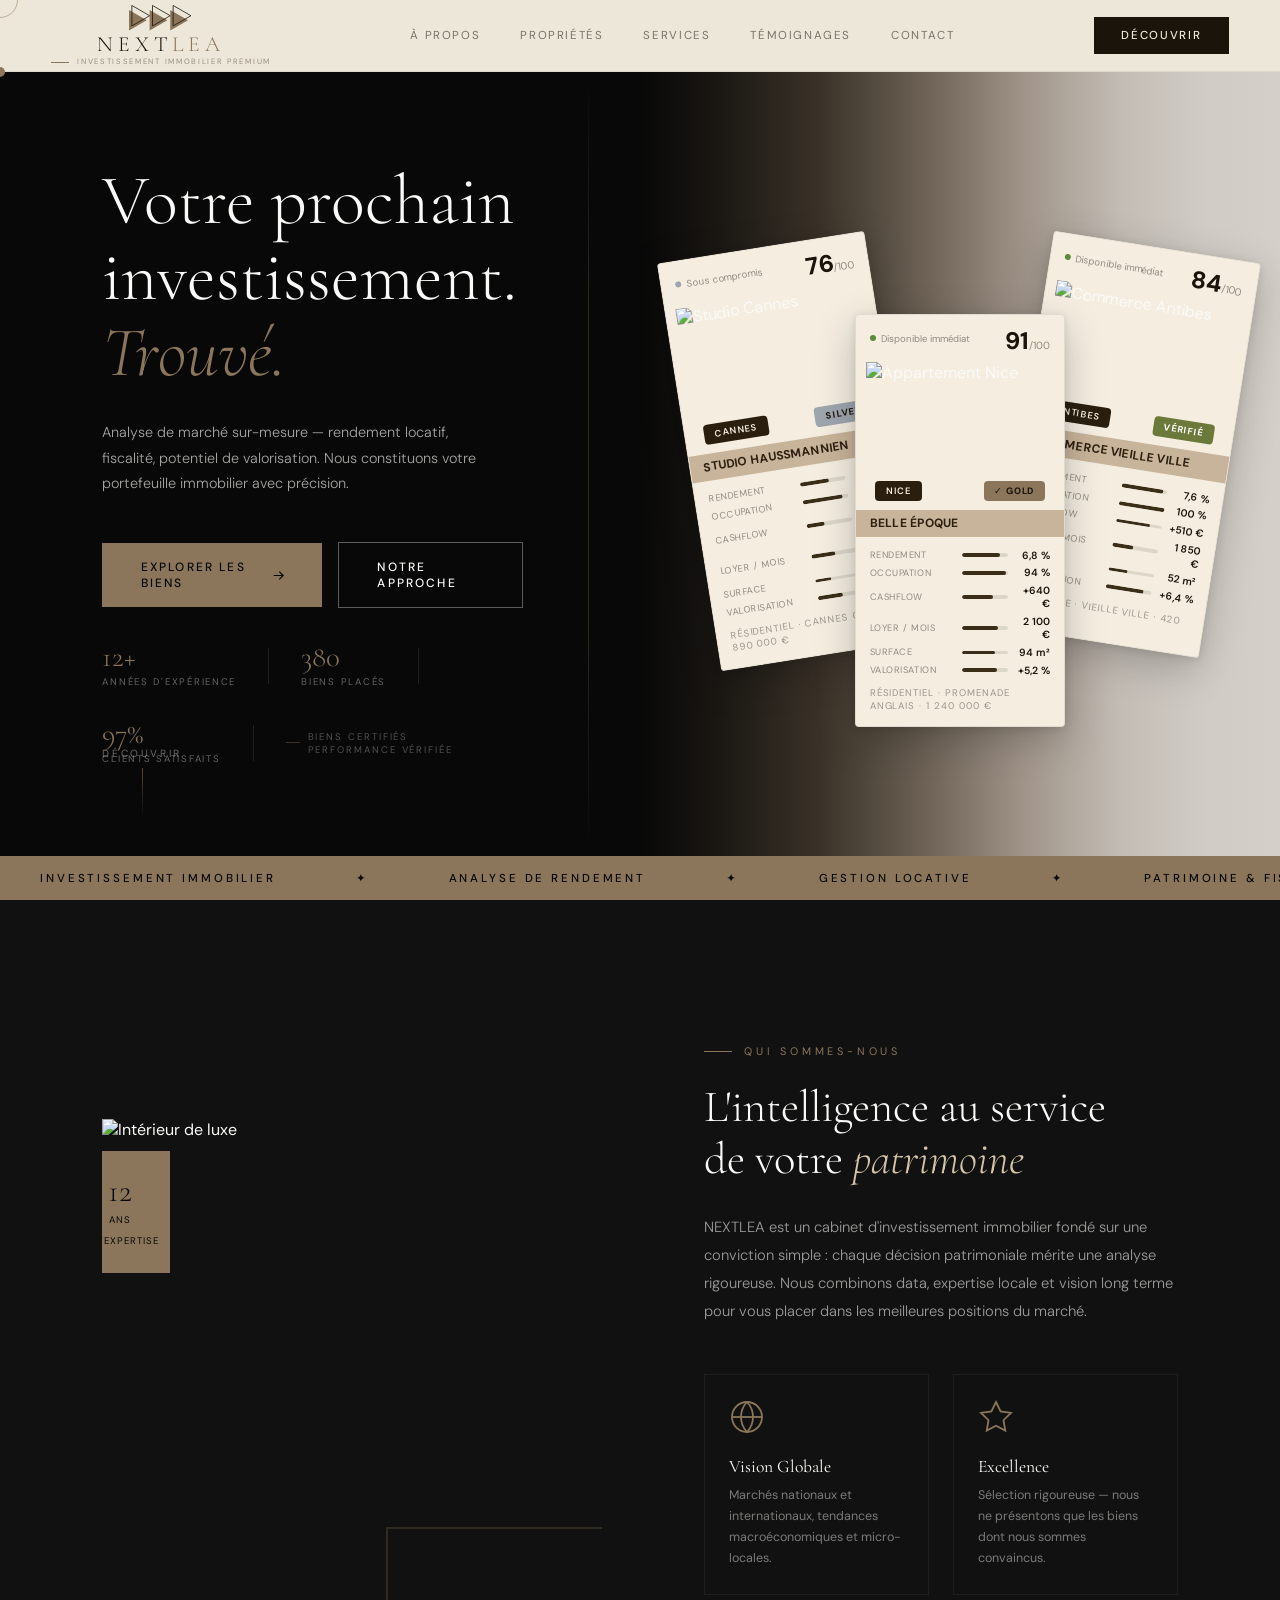
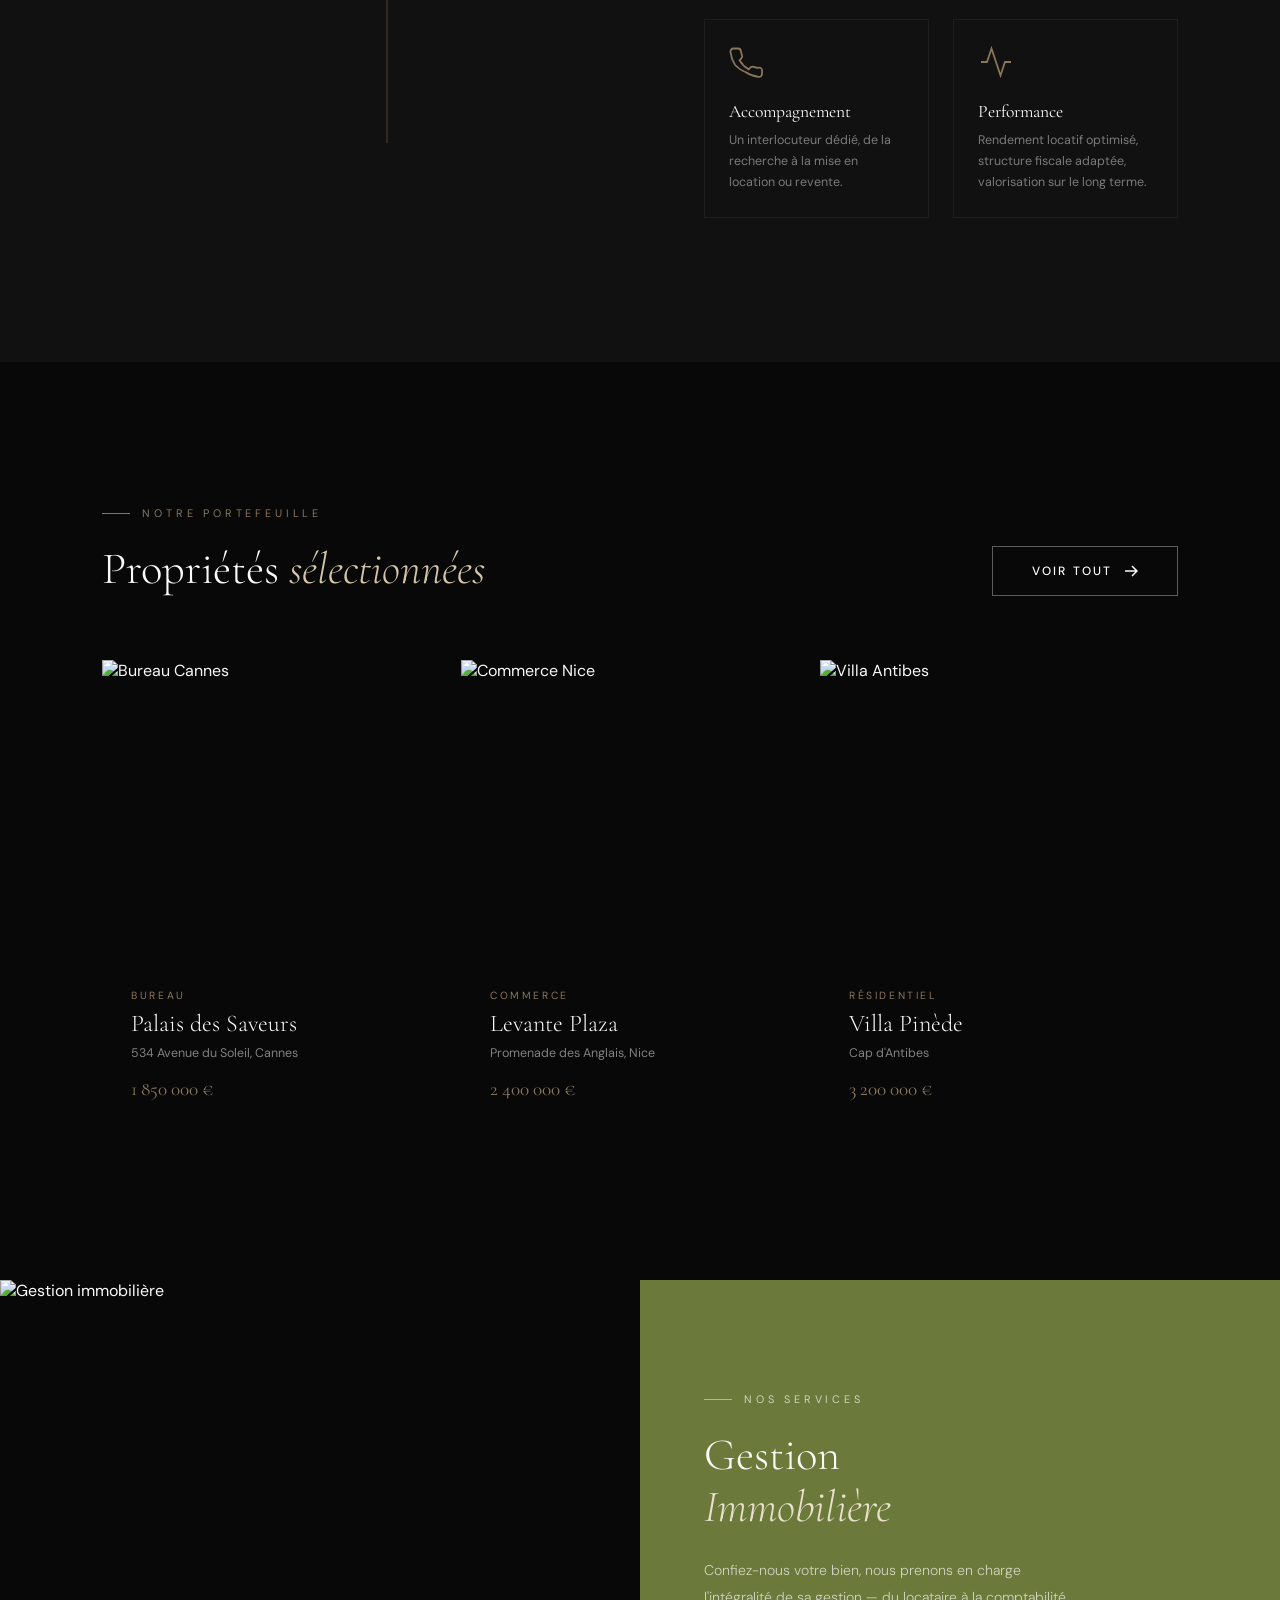
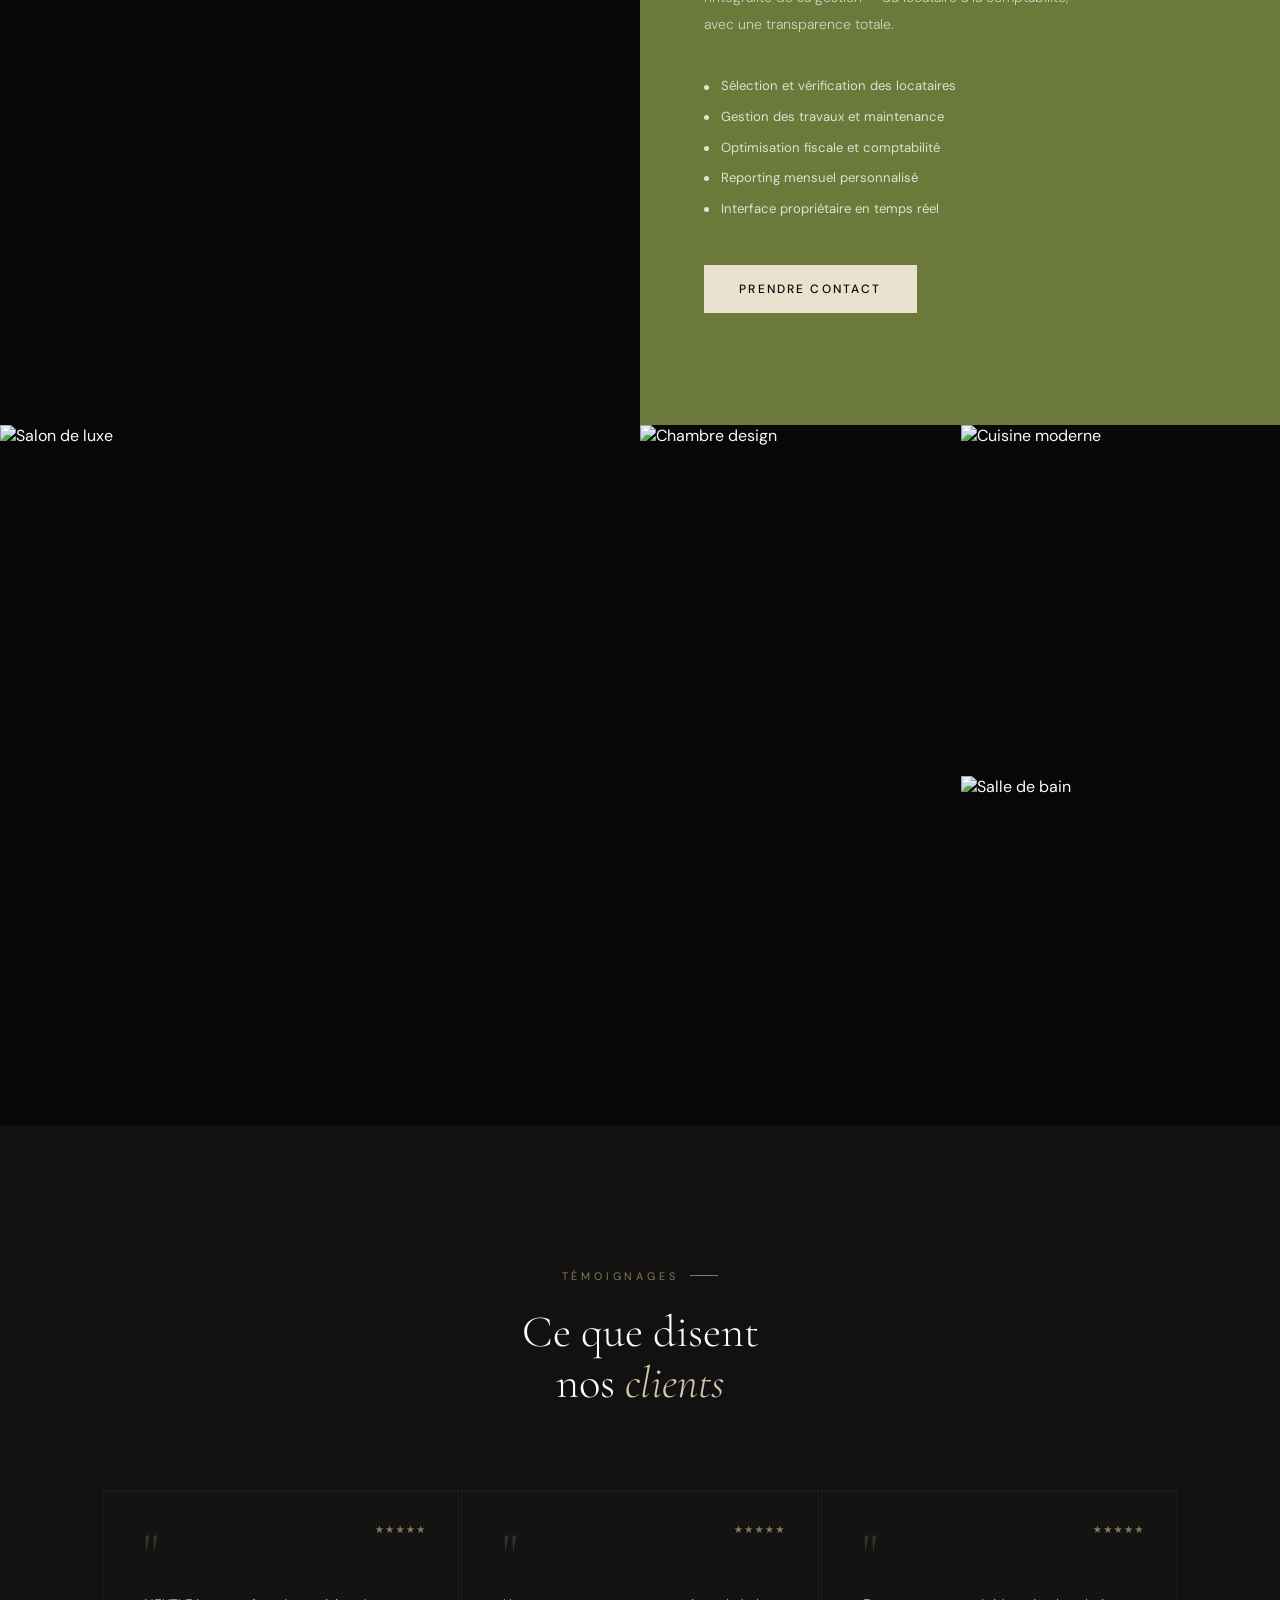
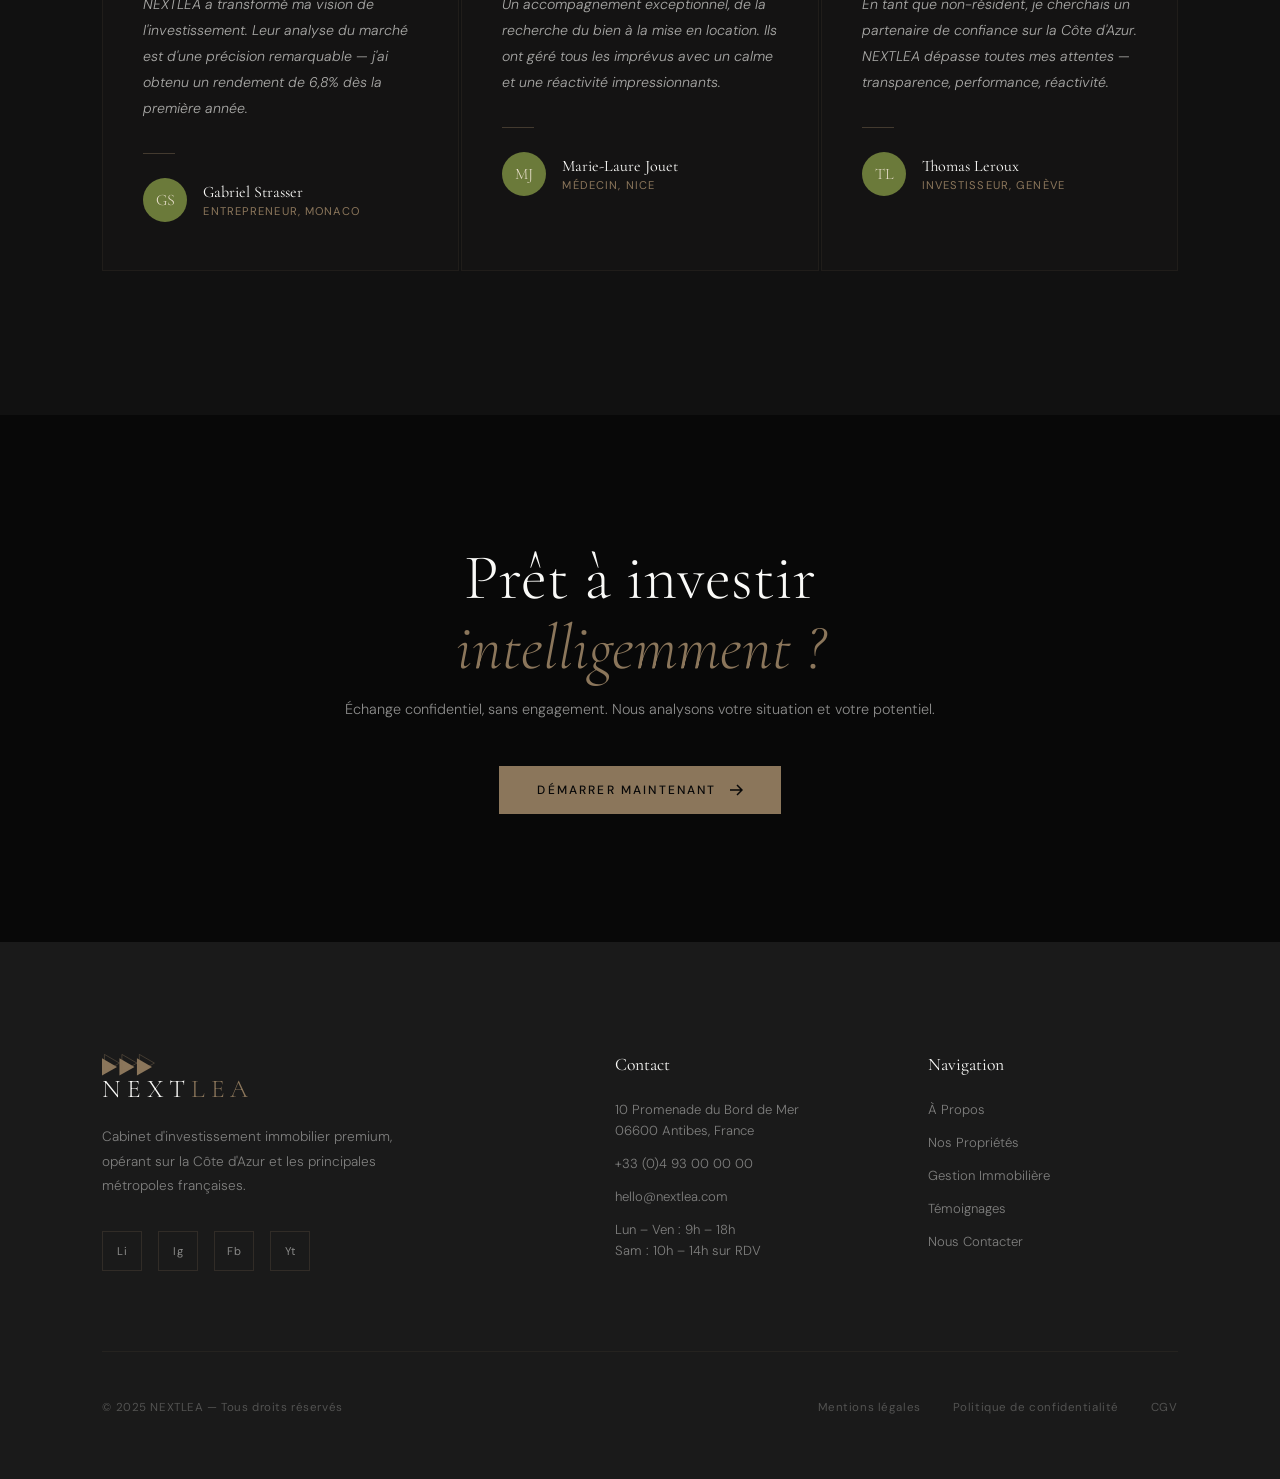
==== commit 7de9b35d: "style: hero cards — milieu plus bas, arrondi réduit, photo carré, bandeau titre beige taupe" ====
--- a/index.html
+++ b/index.html
@@ -53,23 +53,25 @@
   .hero-content { position: relative; z-index: 2; padding: 0 6vw 0 8vw; max-width: 600px; }
   .hero-right { position: relative; background: linear-gradient(to right, #080808 0%, #1a1713 12%, #3a3228 28%, #6e6356 45%, #a09489 60%, #c2bcb4 75%, #d0cbc4 88%, #d4cfc8 100%); display: flex; align-items: center; justify-content: center; overflow: hidden; }
 
-  .prop-cards-stack { position: relative; width: 520px; height: 420px; flex-shrink: 0; }
-  .ppc { position: absolute; width: 210px; background: #F4EDE0; border: 1px solid rgba(0,0,0,0.08); border-radius: 14px; overflow: hidden; font-family: var(--sans); box-shadow: 0 12px 40px rgba(0,0,0,0.22), 0 2px 8px rgba(0,0,0,0.1); transform-origin: bottom center; transition: transform 0.4s cubic-bezier(0.16,1,0.3,1), box-shadow 0.4s, z-index 0s; }
-  .ppc:nth-child(1) { left: 20px; top: 28px; transform: rotate(-9deg); z-index: 1; }
-  .ppc:nth-child(2) { left: 155px; top: 0; transform: rotate(0deg); z-index: 3; }
-  .ppc:nth-child(3) { left: 290px; top: 28px; transform: rotate(9deg); z-index: 2; }
+  /* ── HERO CARDS ── */
+  .prop-cards-stack { position: relative; width: 520px; height: 500px; flex-shrink: 0; }
+  .ppc { position: absolute; width: 210px; background: #F4EDE0; border: 1px solid rgba(0,0,0,0.08); border-radius: 4px; overflow: hidden; font-family: var(--sans); box-shadow: 0 12px 40px rgba(0,0,0,0.22), 0 2px 8px rgba(0,0,0,0.1); transform-origin: bottom center; transition: transform 0.4s cubic-bezier(0.16,1,0.3,1), box-shadow 0.4s, z-index 0s; }
+  /* haut / bas / haut */
+  .ppc:nth-child(1) { left: 20px;  top: 28px;  transform: rotate(-9deg); z-index: 1; }
+  .ppc:nth-child(2) { left: 155px; top: 100px; transform: rotate(0deg);  z-index: 3; }
+  .ppc:nth-child(3) { left: 290px; top: 28px;  transform: rotate(9deg);  z-index: 2; }
   .ppc:hover { box-shadow: 0 20px 60px rgba(0,0,0,0.3); }
   .ppc:nth-child(1):hover { transform: rotate(-9deg) translateY(-10px); }
   .ppc:nth-child(2):hover { transform: rotate(0deg) translateY(-10px); }
   .ppc:nth-child(3):hover { transform: rotate(9deg) translateY(-10px); }
   .ppc-header { padding: 0.85rem 0.85rem 0.5rem; display: flex; justify-content: space-between; align-items: flex-start; }
-  .ppc-name { font-size: 0.78rem; font-weight: 700; color: #1a140a; line-height: 1.2; text-transform: uppercase; letter-spacing: 0.02em; }
   .ppc-status { font-size: 0.6rem; color: rgba(26,20,10,0.45); margin-top: 0.2rem; display: flex; align-items: center; gap: 0.35rem; }
   .ppc-status-dot { width: 6px; height: 6px; border-radius: 50%; background: #5a8a3c; flex-shrink: 0; }
   .ppc-score-block { text-align: right; }
   .ppc-score-num { font-size: 1.5rem; font-weight: 800; color: #1a140a; line-height: 1; }
   .ppc-score-max { font-size: 0.65rem; font-weight: 400; color: rgba(26,20,10,0.45); }
-  .ppc-photo { position: relative; height: 148px; overflow: hidden; margin: 0 0.65rem; border-radius: 8px; }
+  /* Photo sans arrondi */
+  .ppc-photo { position: relative; height: 148px; overflow: hidden; margin: 0 0.65rem; border-radius: 0; }
   .ppc-photo img { width: 100%; height: 100%; object-fit: cover; transition: transform 0.6s ease; }
   .ppc:hover .ppc-photo img { transform: scale(1.05); }
   .ppc-loc-tag { position: absolute; bottom: 0.55rem; left: 0.55rem; background: #2a1f0f; color: #f4ede0; font-size: 0.58rem; font-weight: 600; letter-spacing: 0.1em; padding: 0.25rem 0.65rem; border-radius: 4px; text-transform: uppercase; }
@@ -77,6 +79,9 @@
   .ppc-tier-tag.gold { background: var(--gold); color: #1a140a; }
   .ppc-tier-tag.silver { background: #9EA5AE; color: #1a140a; }
   .ppc-tier-tag.green { background: var(--olive); color: #fff; }
+  /* Bandeau titre beige taupe */
+  .ppc-title-banner { background: #c8b49a; padding: 0.42rem 0.85rem; margin: 0 0 0 0; }
+  .ppc-title-banner .ppc-name { font-size: 0.75rem; font-weight: 700; color: #2e2010; line-height: 1.2; text-transform: uppercase; letter-spacing: 0.02em; }
   .ppc-metrics { padding: 0.7rem 0.85rem 0; display: flex; flex-direction: column; gap: 0.3rem; }
   .ppc-metric { display: flex; align-items: center; gap: 0.5rem; }
   .ppc-metric-label { font-size: 0.58rem; color: rgba(26,20,10,0.45); text-transform: uppercase; letter-spacing: 0.06em; width: 84px; flex-shrink: 0; }
@@ -242,21 +247,10 @@
 
 <nav id="navbar">
   <a href="#" class="nav-logo">
-    <!--
-      LOGO — triangles équilatéraux côté 36px, hauteur 31.2px, gap 5px
-      PLEINS  (#8B765B) : y=8..44  (base à y=8)
-      VIDES   (contour noir) : +5px droite, -8px haut → y=3..39
-        Décalage total haut = 5px (précédent) + 3px (ajout) = 8px
-        Pleins apex y = 8 + 18 = 26
-        Vides  apex y = 3 + 18 = 21
-      viewBox = 0 0 114 44
-    -->
     <svg class="logo-icon" width="65" height="26" viewBox="0 0 114 44" xmlns="http://www.w3.org/2000/svg">
-      <!-- Triangles pleins #8B765B -->
       <polygon points="0,8 31.2,26 0,44"    fill="#8B765B"/>
       <polygon points="36.2,8 67.4,26 36.2,44" fill="#8B765B"/>
       <polygon points="72.4,8 103.6,26 72.4,44" fill="#8B765B"/>
-      <!-- Triangles vides contour noir — +5px droite / -8px haut par rapport aux pleins -->
       <polygon points="5,0 36.2,18 5,36"    fill="none" stroke="#1a140a" stroke-width="1.4" stroke-linejoin="miter"/>
       <polygon points="41.2,0 72.4,18 41.2,36" fill="none" stroke="#1a140a" stroke-width="1.4" stroke-linejoin="miter"/>
       <polygon points="77.4,0 108.6,18 77.4,36" fill="none" stroke="#1a140a" stroke-width="1.4" stroke-linejoin="miter"/>
@@ -301,9 +295,15 @@
   </div>
   <div class="hero-right">
     <div class="prop-cards-stack">
+
+      <!-- Carte 1 — gauche, haute -->
       <div class="ppc">
-        <div class="ppc-header"><div><div class="ppc-name">Studio Haussmannien</div><div class="ppc-status"><span class="ppc-status-dot" style="background:#9EA5AE"></span>Sous compromis</div></div><div class="ppc-score-block"><span class="ppc-score-num">76</span><span class="ppc-score-max">/100</span></div></div>
+        <div class="ppc-header">
+          <div><div class="ppc-status"><span class="ppc-status-dot" style="background:#9EA5AE"></span>Sous compromis</div></div>
+          <div class="ppc-score-block"><span class="ppc-score-num">76</span><span class="ppc-score-max">/100</span></div>
+        </div>
         <div class="ppc-photo"><img src="https://images.unsplash.com/photo-1512917774080-9991f1c4c750?w=400&auto=format&fit=crop&q=80" alt="Studio Cannes"><span class="ppc-loc-tag">Cannes</span><span class="ppc-tier-tag silver">SILVER</span></div>
+        <div class="ppc-title-banner"><div class="ppc-name">Studio Haussmannien</div></div>
         <div class="ppc-metrics">
           <div class="ppc-metric"><span class="ppc-metric-label">Rendement</span><div class="ppc-metric-bar"><div class="ppc-metric-fill" style="width:62%"></div></div><span class="ppc-metric-val">5,4 %</span></div>
           <div class="ppc-metric"><span class="ppc-metric-label">Occupation</span><div class="ppc-metric-bar"><div class="ppc-metric-fill" style="width:86%"></div></div><span class="ppc-metric-val">88 %</span></div>
@@ -314,9 +314,15 @@
         </div>
         <div class="ppc-footer">RÉSIDENTIEL · CANNES CENTRE · 890 000 €</div>
       </div>
+
+      <!-- Carte 2 — milieu, basse -->
       <div class="ppc">
-        <div class="ppc-header"><div><div class="ppc-name">Belle Époque</div><div class="ppc-status"><span class="ppc-status-dot"></span>Disponible immédiat</div></div><div class="ppc-score-block"><span class="ppc-score-num">91</span><span class="ppc-score-max">/100</span></div></div>
+        <div class="ppc-header">
+          <div><div class="ppc-status"><span class="ppc-status-dot"></span>Disponible immédiat</div></div>
+          <div class="ppc-score-block"><span class="ppc-score-num">91</span><span class="ppc-score-max">/100</span></div>
+        </div>
         <div class="ppc-photo"><img src="https://images.unsplash.com/photo-1600585154340-be6161a56a0c?w=400&auto=format&fit=crop&q=80" alt="Appartement Nice"><span class="ppc-loc-tag">Nice</span><span class="ppc-tier-tag gold">✓ GOLD</span></div>
+        <div class="ppc-title-banner"><div class="ppc-name">Belle Époque</div></div>
         <div class="ppc-metrics">
           <div class="ppc-metric"><span class="ppc-metric-label">Rendement</span><div class="ppc-metric-bar"><div class="ppc-metric-fill" style="width:82%"></div></div><span class="ppc-metric-val">6,8 %</span></div>
           <div class="ppc-metric"><span class="ppc-metric-label">Occupation</span><div class="ppc-metric-bar"><div class="ppc-metric-fill" style="width:94%"></div></div><span class="ppc-metric-val">94 %</span></div>
@@ -327,9 +333,15 @@
         </div>
         <div class="ppc-footer">RÉSIDENTIEL · PROMENADE ANGLAIS · 1 240 000 €</div>
       </div>
+
+      <!-- Carte 3 — droite, haute -->
       <div class="ppc">
-        <div class="ppc-header"><div><div class="ppc-name">Commerce Vieille Ville</div><div class="ppc-status"><span class="ppc-status-dot"></span>Disponible immédiat</div></div><div class="ppc-score-block"><span class="ppc-score-num">84</span><span class="ppc-score-max">/100</span></div></div>
+        <div class="ppc-header">
+          <div><div class="ppc-status"><span class="ppc-status-dot"></span>Disponible immédiat</div></div>
+          <div class="ppc-score-block"><span class="ppc-score-num">84</span><span class="ppc-score-max">/100</span></div>
+        </div>
         <div class="ppc-photo"><img src="https://images.unsplash.com/photo-1580587771525-78b9dba3b914?w=400&auto=format&fit=crop&q=80" alt="Commerce Antibes"><span class="ppc-loc-tag">Antibes</span><span class="ppc-tier-tag green">VÉRIFIÉ</span></div>
+        <div class="ppc-title-banner"><div class="ppc-name">Commerce Vieille Ville</div></div>
         <div class="ppc-metrics">
           <div class="ppc-metric"><span class="ppc-metric-label">Rendement</span><div class="ppc-metric-bar"><div class="ppc-metric-fill" style="width:90%"></div></div><span class="ppc-metric-val">7,6 %</span></div>
           <div class="ppc-metric"><span class="ppc-metric-label">Occupation</span><div class="ppc-metric-bar"><div class="ppc-metric-fill" style="width:100%"></div></div><span class="ppc-metric-val">100 %</span></div>
@@ -340,6 +352,7 @@
         </div>
         <div class="ppc-footer">COMMERCE · VIEILLE VILLE · 420 000 €</div>
       </div>
+
     </div>
   </div>
 </section>
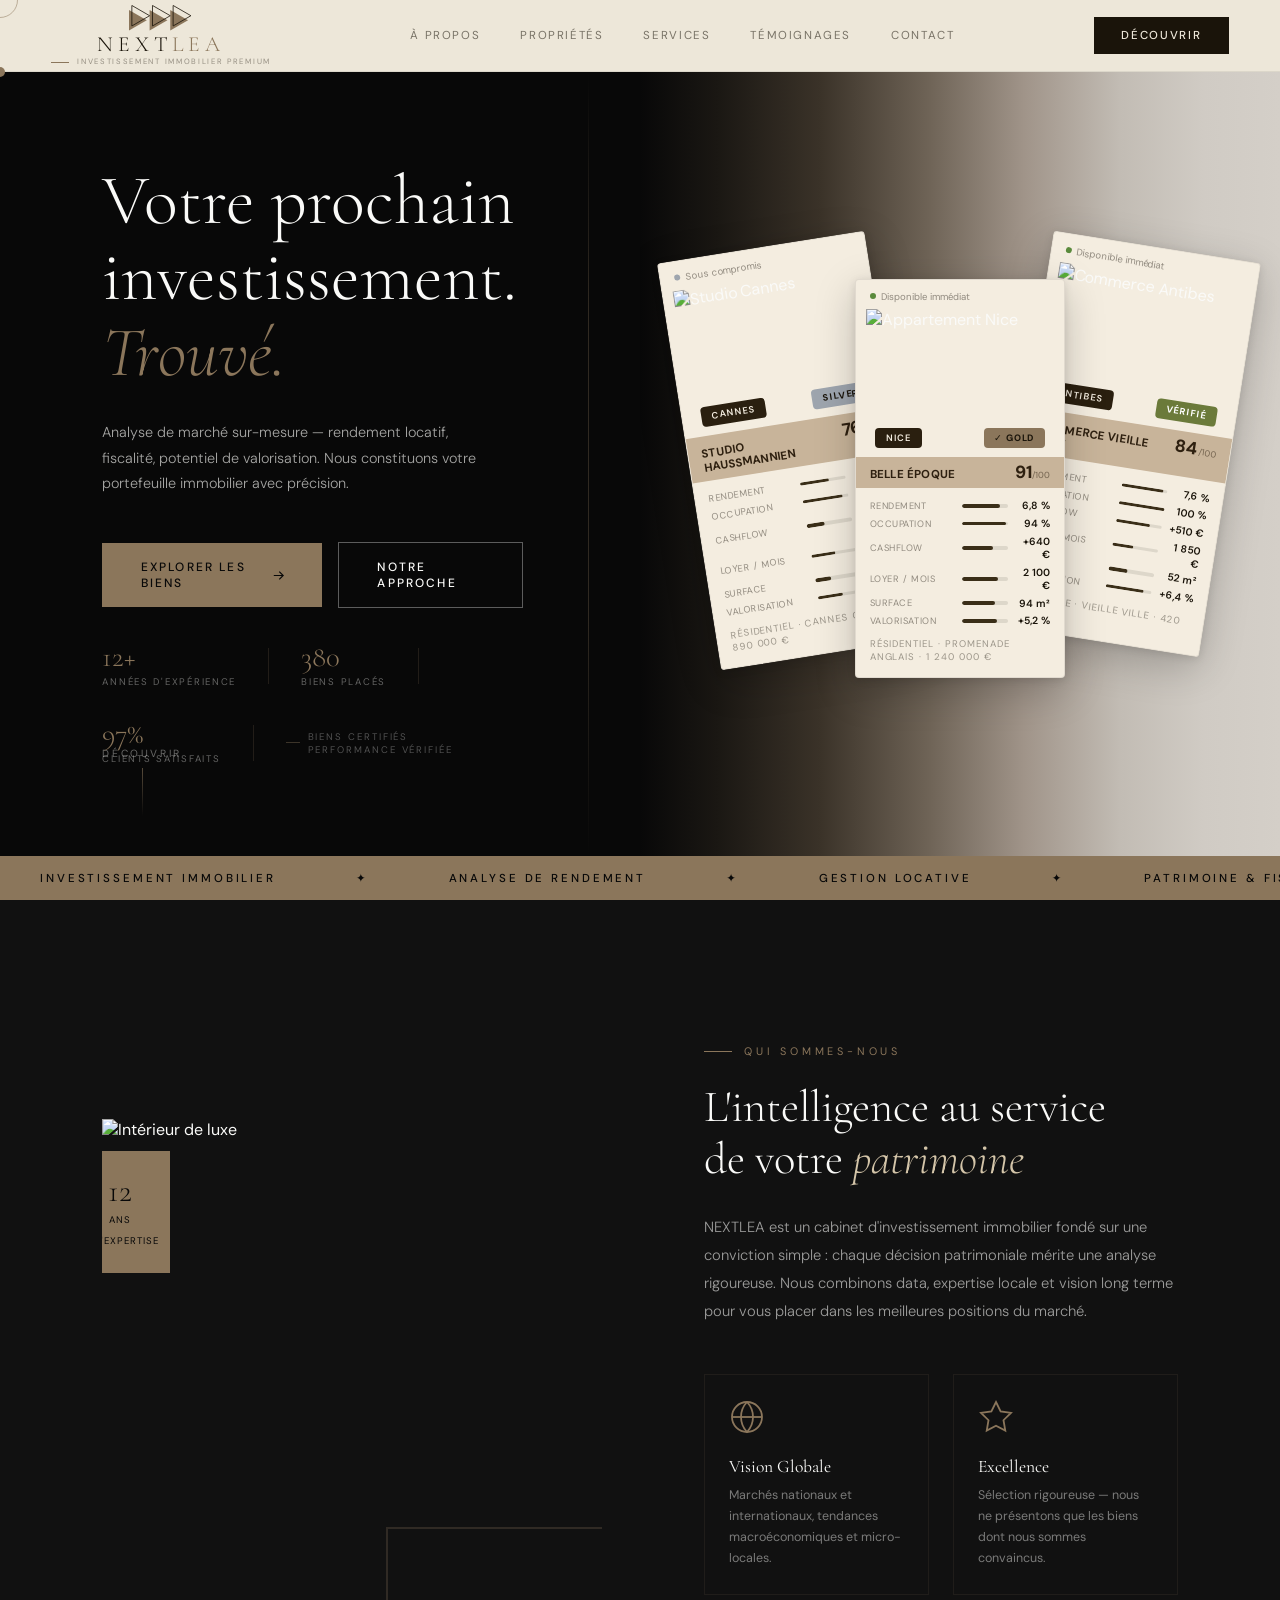
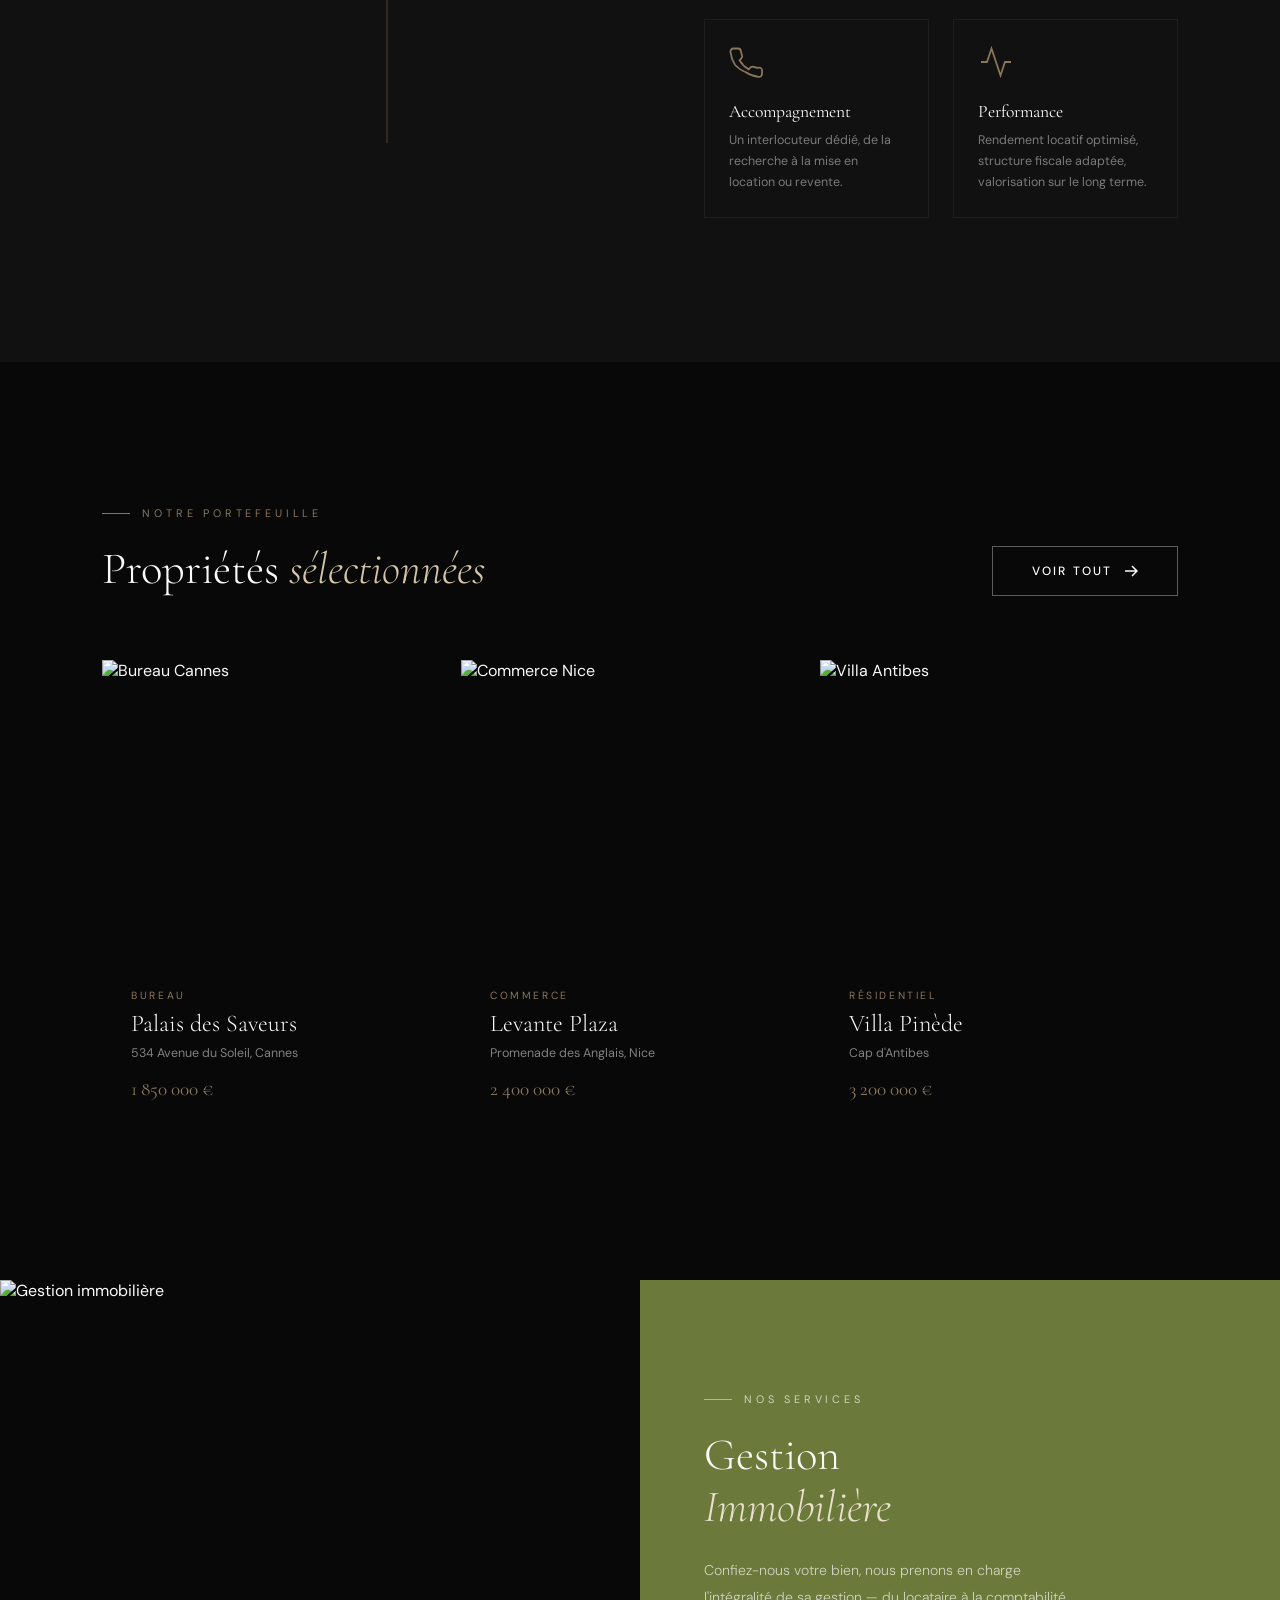
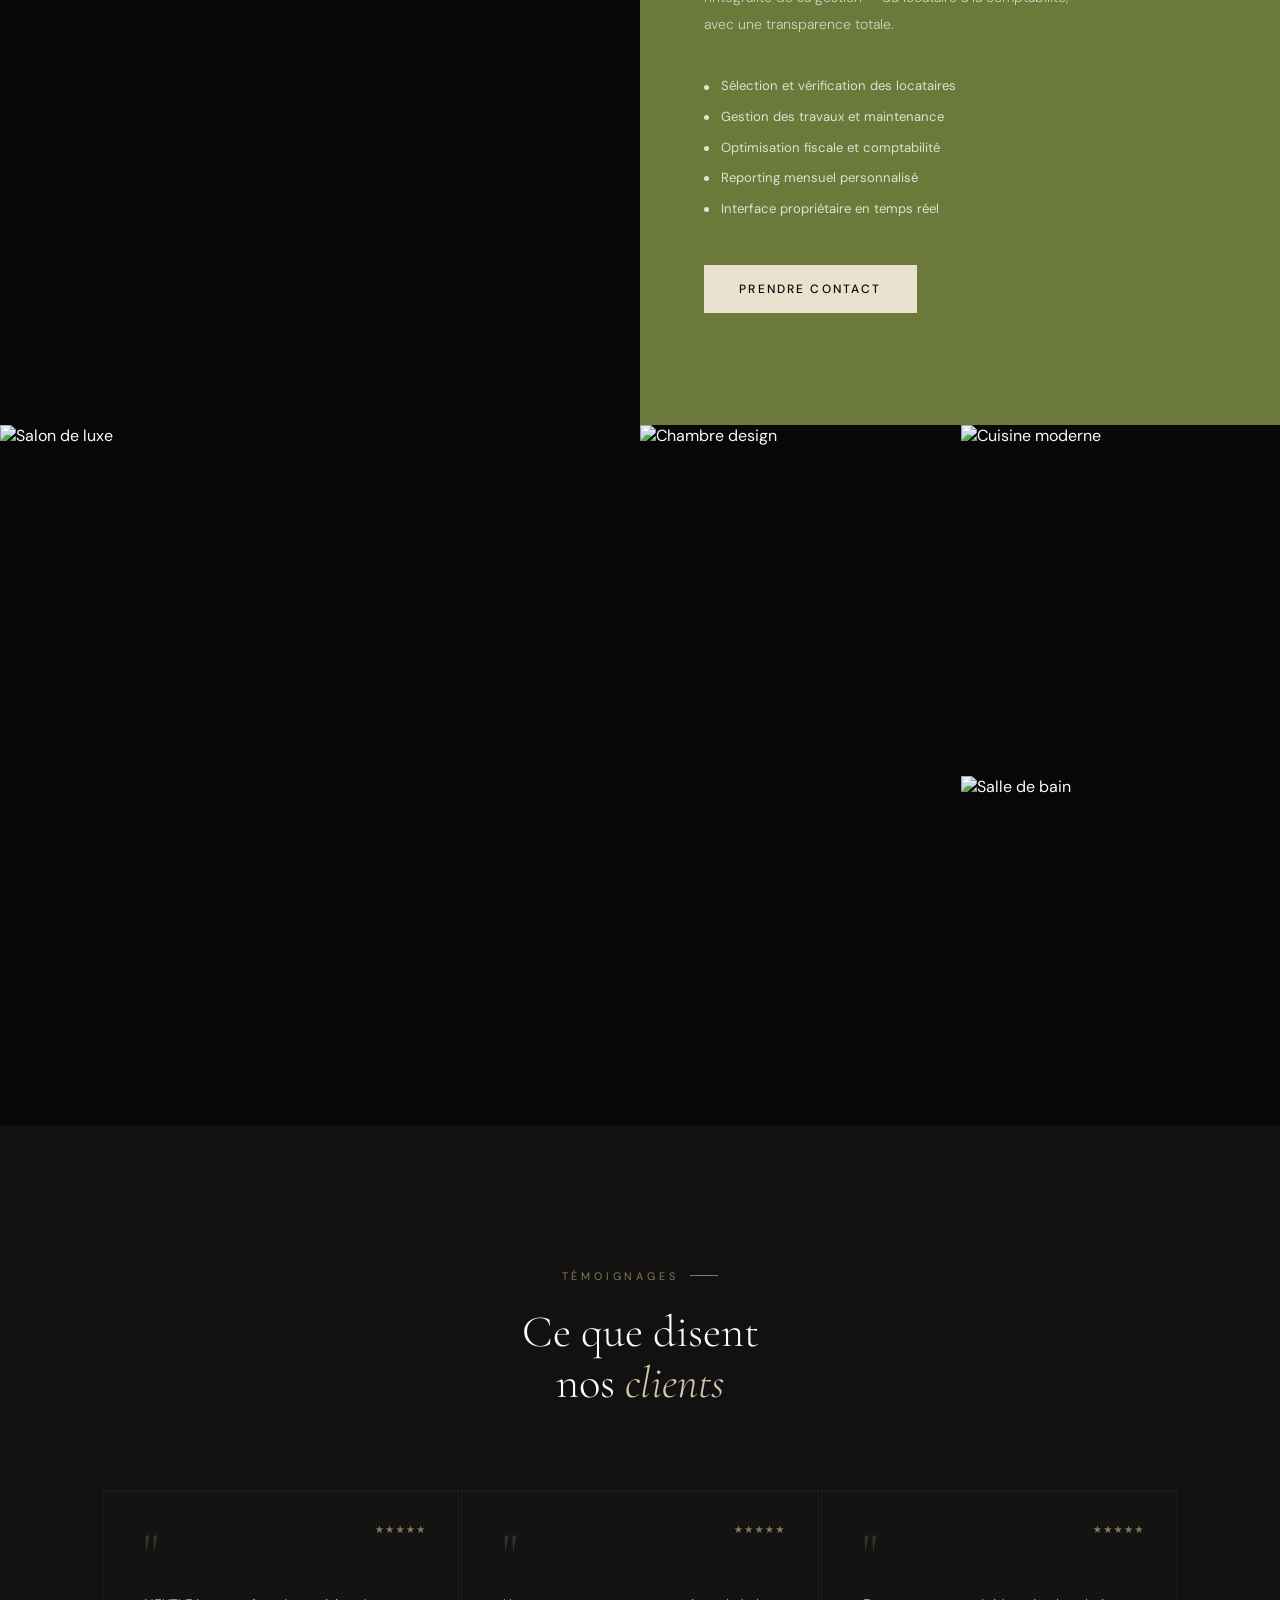
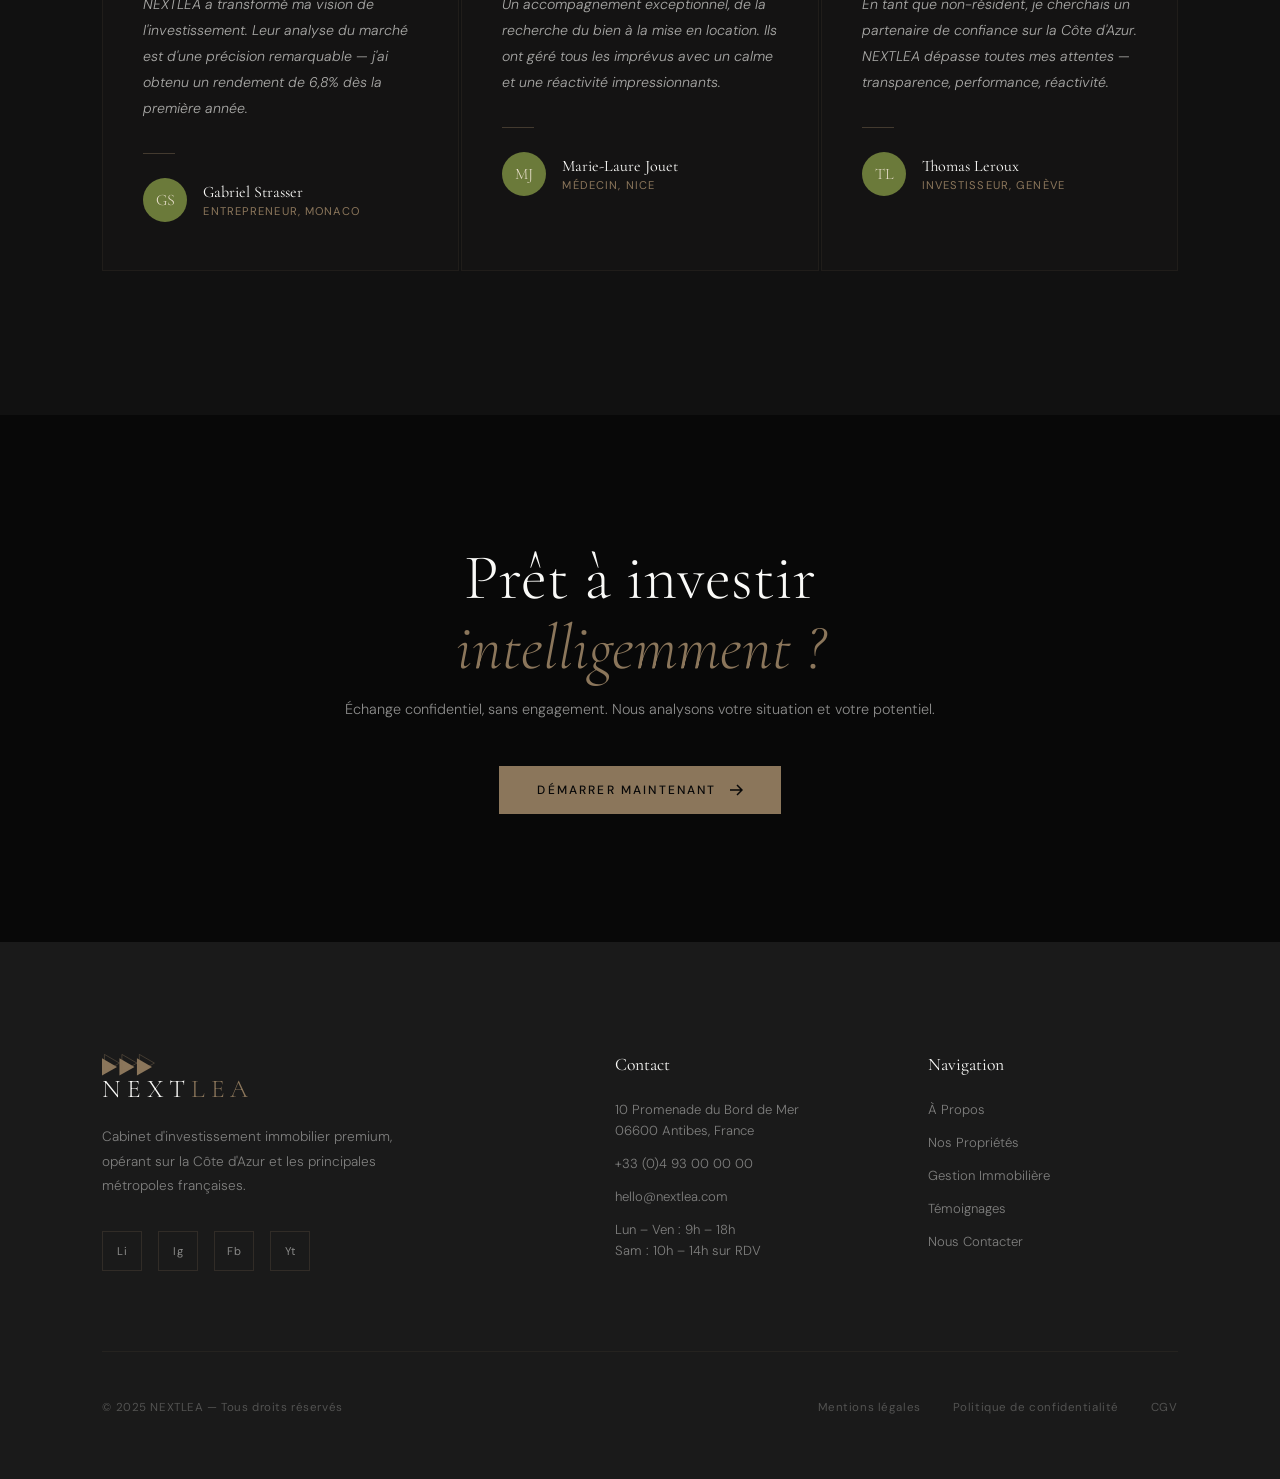
==== commit ff5e1b66: "style: hero cards — carte milieu remontée + score dans bannière beige taupe" ====
--- a/index.html
+++ b/index.html
@@ -57,19 +57,16 @@
   .prop-cards-stack { position: relative; width: 520px; height: 500px; flex-shrink: 0; }
   .ppc { position: absolute; width: 210px; background: #F4EDE0; border: 1px solid rgba(0,0,0,0.08); border-radius: 4px; overflow: hidden; font-family: var(--sans); box-shadow: 0 12px 40px rgba(0,0,0,0.22), 0 2px 8px rgba(0,0,0,0.1); transform-origin: bottom center; transition: transform 0.4s cubic-bezier(0.16,1,0.3,1), box-shadow 0.4s, z-index 0s; }
   /* haut / bas / haut */
-  .ppc:nth-child(1) { left: 20px;  top: 28px;  transform: rotate(-9deg); z-index: 1; }
-  .ppc:nth-child(2) { left: 155px; top: 100px; transform: rotate(0deg);  z-index: 3; }
-  .ppc:nth-child(3) { left: 290px; top: 28px;  transform: rotate(9deg);  z-index: 2; }
+  .ppc:nth-child(1) { left: 20px;  top: 28px; transform: rotate(-9deg); z-index: 1; }
+  .ppc:nth-child(2) { left: 155px; top: 65px; transform: rotate(0deg);  z-index: 3; }
+  .ppc:nth-child(3) { left: 290px; top: 28px; transform: rotate(9deg);  z-index: 2; }
   .ppc:hover { box-shadow: 0 20px 60px rgba(0,0,0,0.3); }
   .ppc:nth-child(1):hover { transform: rotate(-9deg) translateY(-10px); }
   .ppc:nth-child(2):hover { transform: rotate(0deg) translateY(-10px); }
   .ppc:nth-child(3):hover { transform: rotate(9deg) translateY(-10px); }
-  .ppc-header { padding: 0.85rem 0.85rem 0.5rem; display: flex; justify-content: space-between; align-items: flex-start; }
-  .ppc-status { font-size: 0.6rem; color: rgba(26,20,10,0.45); margin-top: 0.2rem; display: flex; align-items: center; gap: 0.35rem; }
+  .ppc-header { padding: 0.6rem 0.85rem 0.4rem; display: flex; justify-content: flex-start; align-items: center; }
+  .ppc-status { font-size: 0.6rem; color: rgba(26,20,10,0.45); display: flex; align-items: center; gap: 0.35rem; }
   .ppc-status-dot { width: 6px; height: 6px; border-radius: 50%; background: #5a8a3c; flex-shrink: 0; }
-  .ppc-score-block { text-align: right; }
-  .ppc-score-num { font-size: 1.5rem; font-weight: 800; color: #1a140a; line-height: 1; }
-  .ppc-score-max { font-size: 0.65rem; font-weight: 400; color: rgba(26,20,10,0.45); }
   /* Photo sans arrondi */
   .ppc-photo { position: relative; height: 148px; overflow: hidden; margin: 0 0.65rem; border-radius: 0; }
   .ppc-photo img { width: 100%; height: 100%; object-fit: cover; transition: transform 0.6s ease; }
@@ -79,9 +76,12 @@
   .ppc-tier-tag.gold { background: var(--gold); color: #1a140a; }
   .ppc-tier-tag.silver { background: #9EA5AE; color: #1a140a; }
   .ppc-tier-tag.green { background: var(--olive); color: #fff; }
-  /* Bandeau titre beige taupe */
-  .ppc-title-banner { background: #c8b49a; padding: 0.42rem 0.85rem; margin: 0 0 0 0; }
-  .ppc-title-banner .ppc-name { font-size: 0.75rem; font-weight: 700; color: #2e2010; line-height: 1.2; text-transform: uppercase; letter-spacing: 0.02em; }
+  /* Bandeau titre beige taupe — titre + score sur la même ligne */
+  .ppc-title-banner { background: #c8b49a; padding: 0.42rem 0.85rem; display: flex; justify-content: space-between; align-items: baseline; gap: 0.5rem; }
+  .ppc-title-banner .ppc-name { font-size: 0.72rem; font-weight: 700; color: #2e2010; line-height: 1.2; text-transform: uppercase; letter-spacing: 0.02em; flex: 1; }
+  .ppc-title-banner .ppc-score { display: flex; align-items: baseline; gap: 0.05rem; flex-shrink: 0; }
+  .ppc-title-banner .ppc-score-num { font-size: 1.1rem; font-weight: 800; color: #2e2010; line-height: 1; }
+  .ppc-title-banner .ppc-score-max { font-size: 0.55rem; font-weight: 400; color: rgba(46,32,16,0.55); }
   .ppc-metrics { padding: 0.7rem 0.85rem 0; display: flex; flex-direction: column; gap: 0.3rem; }
   .ppc-metric { display: flex; align-items: center; gap: 0.5rem; }
   .ppc-metric-label { font-size: 0.58rem; color: rgba(26,20,10,0.45); text-transform: uppercase; letter-spacing: 0.06em; width: 84px; flex-shrink: 0; }
@@ -299,11 +299,13 @@
       <!-- Carte 1 — gauche, haute -->
       <div class="ppc">
         <div class="ppc-header">
-          <div><div class="ppc-status"><span class="ppc-status-dot" style="background:#9EA5AE"></span>Sous compromis</div></div>
-          <div class="ppc-score-block"><span class="ppc-score-num">76</span><span class="ppc-score-max">/100</span></div>
+          <div class="ppc-status"><span class="ppc-status-dot" style="background:#9EA5AE"></span>Sous compromis</div>
         </div>
         <div class="ppc-photo"><img src="https://images.unsplash.com/photo-1512917774080-9991f1c4c750?w=400&auto=format&fit=crop&q=80" alt="Studio Cannes"><span class="ppc-loc-tag">Cannes</span><span class="ppc-tier-tag silver">SILVER</span></div>
-        <div class="ppc-title-banner"><div class="ppc-name">Studio Haussmannien</div></div>
+        <div class="ppc-title-banner">
+          <div class="ppc-name">Studio Haussmannien</div>
+          <div class="ppc-score"><span class="ppc-score-num">76</span><span class="ppc-score-max">/100</span></div>
+        </div>
         <div class="ppc-metrics">
           <div class="ppc-metric"><span class="ppc-metric-label">Rendement</span><div class="ppc-metric-bar"><div class="ppc-metric-fill" style="width:62%"></div></div><span class="ppc-metric-val">5,4 %</span></div>
           <div class="ppc-metric"><span class="ppc-metric-label">Occupation</span><div class="ppc-metric-bar"><div class="ppc-metric-fill" style="width:86%"></div></div><span class="ppc-metric-val">88 %</span></div>
@@ -315,14 +317,16 @@
         <div class="ppc-footer">RÉSIDENTIEL · CANNES CENTRE · 890 000 €</div>
       </div>
 
-      <!-- Carte 2 — milieu, basse -->
+      <!-- Carte 2 — milieu, légèrement plus basse -->
       <div class="ppc">
         <div class="ppc-header">
-          <div><div class="ppc-status"><span class="ppc-status-dot"></span>Disponible immédiat</div></div>
-          <div class="ppc-score-block"><span class="ppc-score-num">91</span><span class="ppc-score-max">/100</span></div>
+          <div class="ppc-status"><span class="ppc-status-dot"></span>Disponible immédiat</div>
         </div>
         <div class="ppc-photo"><img src="https://images.unsplash.com/photo-1600585154340-be6161a56a0c?w=400&auto=format&fit=crop&q=80" alt="Appartement Nice"><span class="ppc-loc-tag">Nice</span><span class="ppc-tier-tag gold">✓ GOLD</span></div>
-        <div class="ppc-title-banner"><div class="ppc-name">Belle Époque</div></div>
+        <div class="ppc-title-banner">
+          <div class="ppc-name">Belle Époque</div>
+          <div class="ppc-score"><span class="ppc-score-num">91</span><span class="ppc-score-max">/100</span></div>
+        </div>
         <div class="ppc-metrics">
           <div class="ppc-metric"><span class="ppc-metric-label">Rendement</span><div class="ppc-metric-bar"><div class="ppc-metric-fill" style="width:82%"></div></div><span class="ppc-metric-val">6,8 %</span></div>
           <div class="ppc-metric"><span class="ppc-metric-label">Occupation</span><div class="ppc-metric-bar"><div class="ppc-metric-fill" style="width:94%"></div></div><span class="ppc-metric-val">94 %</span></div>
@@ -337,11 +341,13 @@
       <!-- Carte 3 — droite, haute -->
       <div class="ppc">
         <div class="ppc-header">
-          <div><div class="ppc-status"><span class="ppc-status-dot"></span>Disponible immédiat</div></div>
-          <div class="ppc-score-block"><span class="ppc-score-num">84</span><span class="ppc-score-max">/100</span></div>
+          <div class="ppc-status"><span class="ppc-status-dot"></span>Disponible immédiat</div>
         </div>
         <div class="ppc-photo"><img src="https://images.unsplash.com/photo-1580587771525-78b9dba3b914?w=400&auto=format&fit=crop&q=80" alt="Commerce Antibes"><span class="ppc-loc-tag">Antibes</span><span class="ppc-tier-tag green">VÉRIFIÉ</span></div>
-        <div class="ppc-title-banner"><div class="ppc-name">Commerce Vieille Ville</div></div>
+        <div class="ppc-title-banner">
+          <div class="ppc-name">Commerce Vieille Ville</div>
+          <div class="ppc-score"><span class="ppc-score-num">84</span><span class="ppc-score-max">/100</span></div>
+        </div>
         <div class="ppc-metrics">
           <div class="ppc-metric"><span class="ppc-metric-label">Rendement</span><div class="ppc-metric-bar"><div class="ppc-metric-fill" style="width:90%"></div></div><span class="ppc-metric-val">7,6 %</span></div>
           <div class="ppc-metric"><span class="ppc-metric-label">Occupation</span><div class="ppc-metric-bar"><div class="ppc-metric-fill" style="width:100%"></div></div><span class="ppc-metric-val">100 %</span></div>
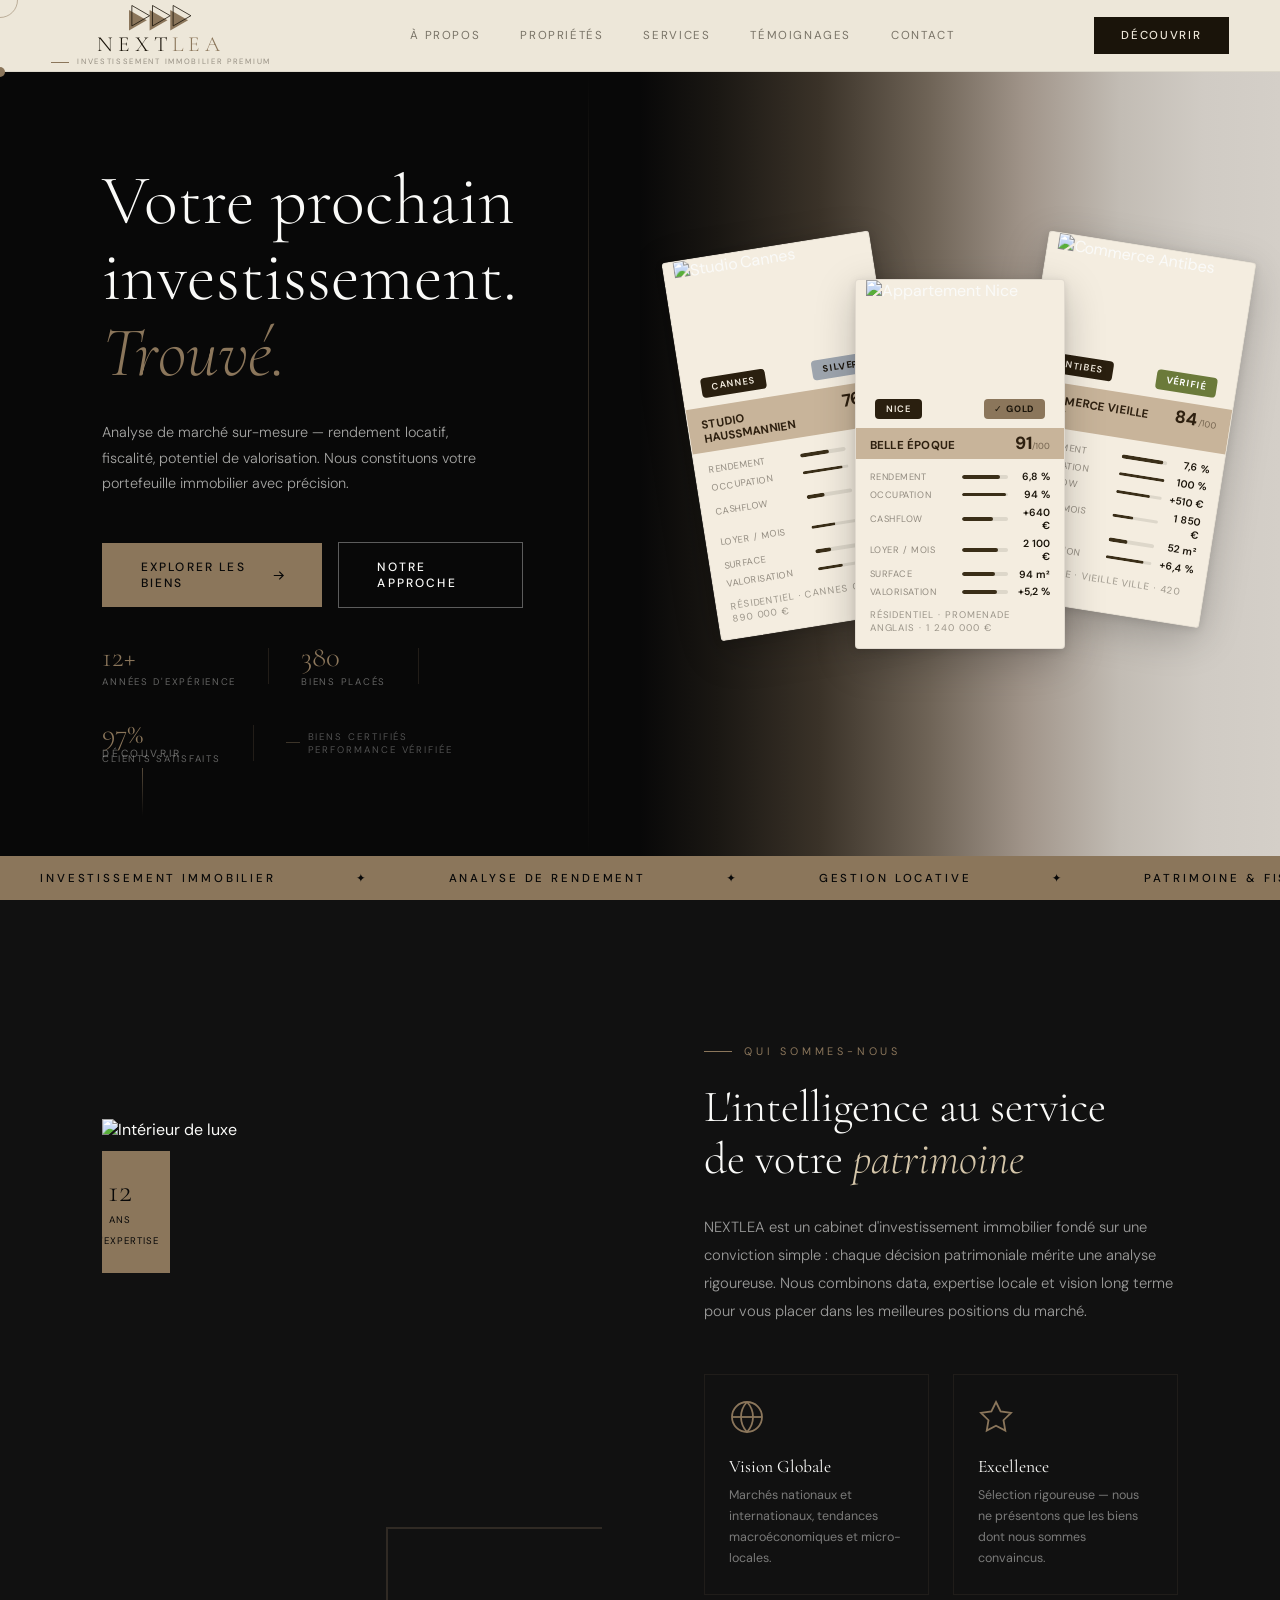
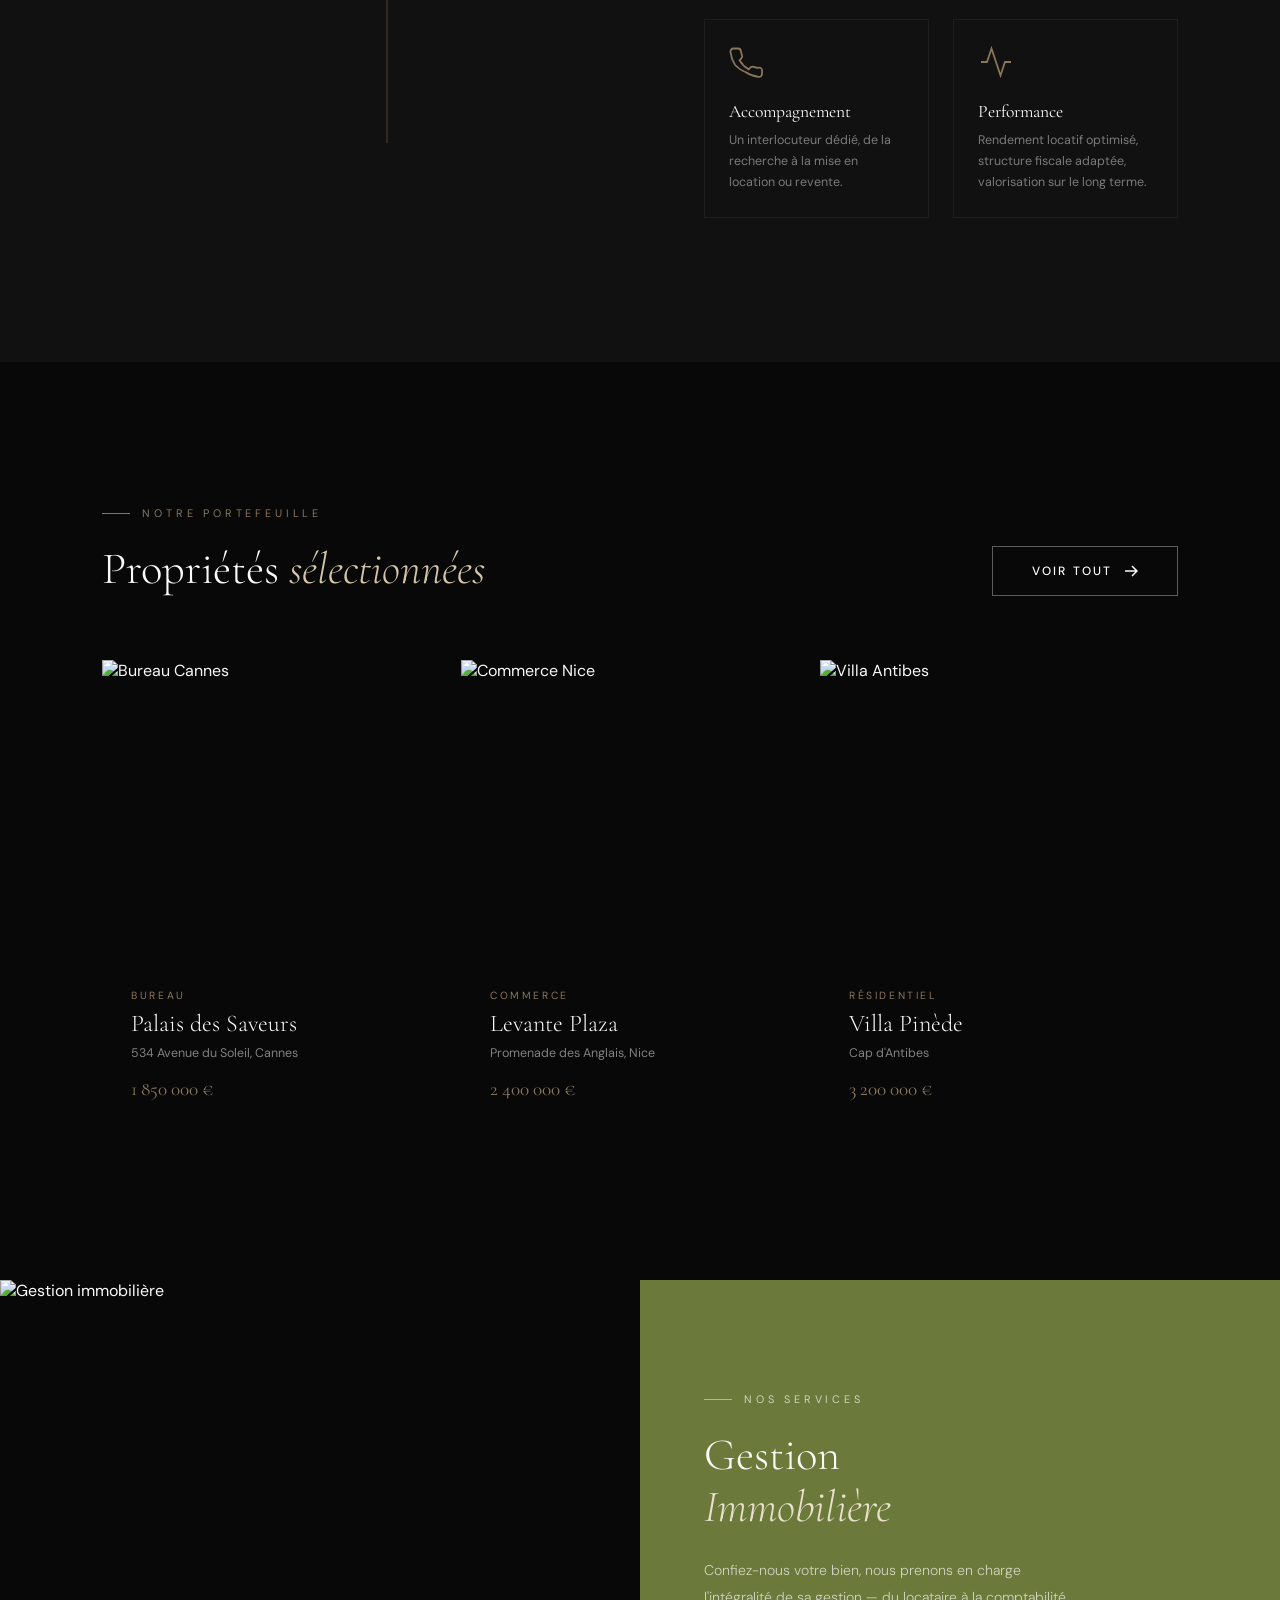
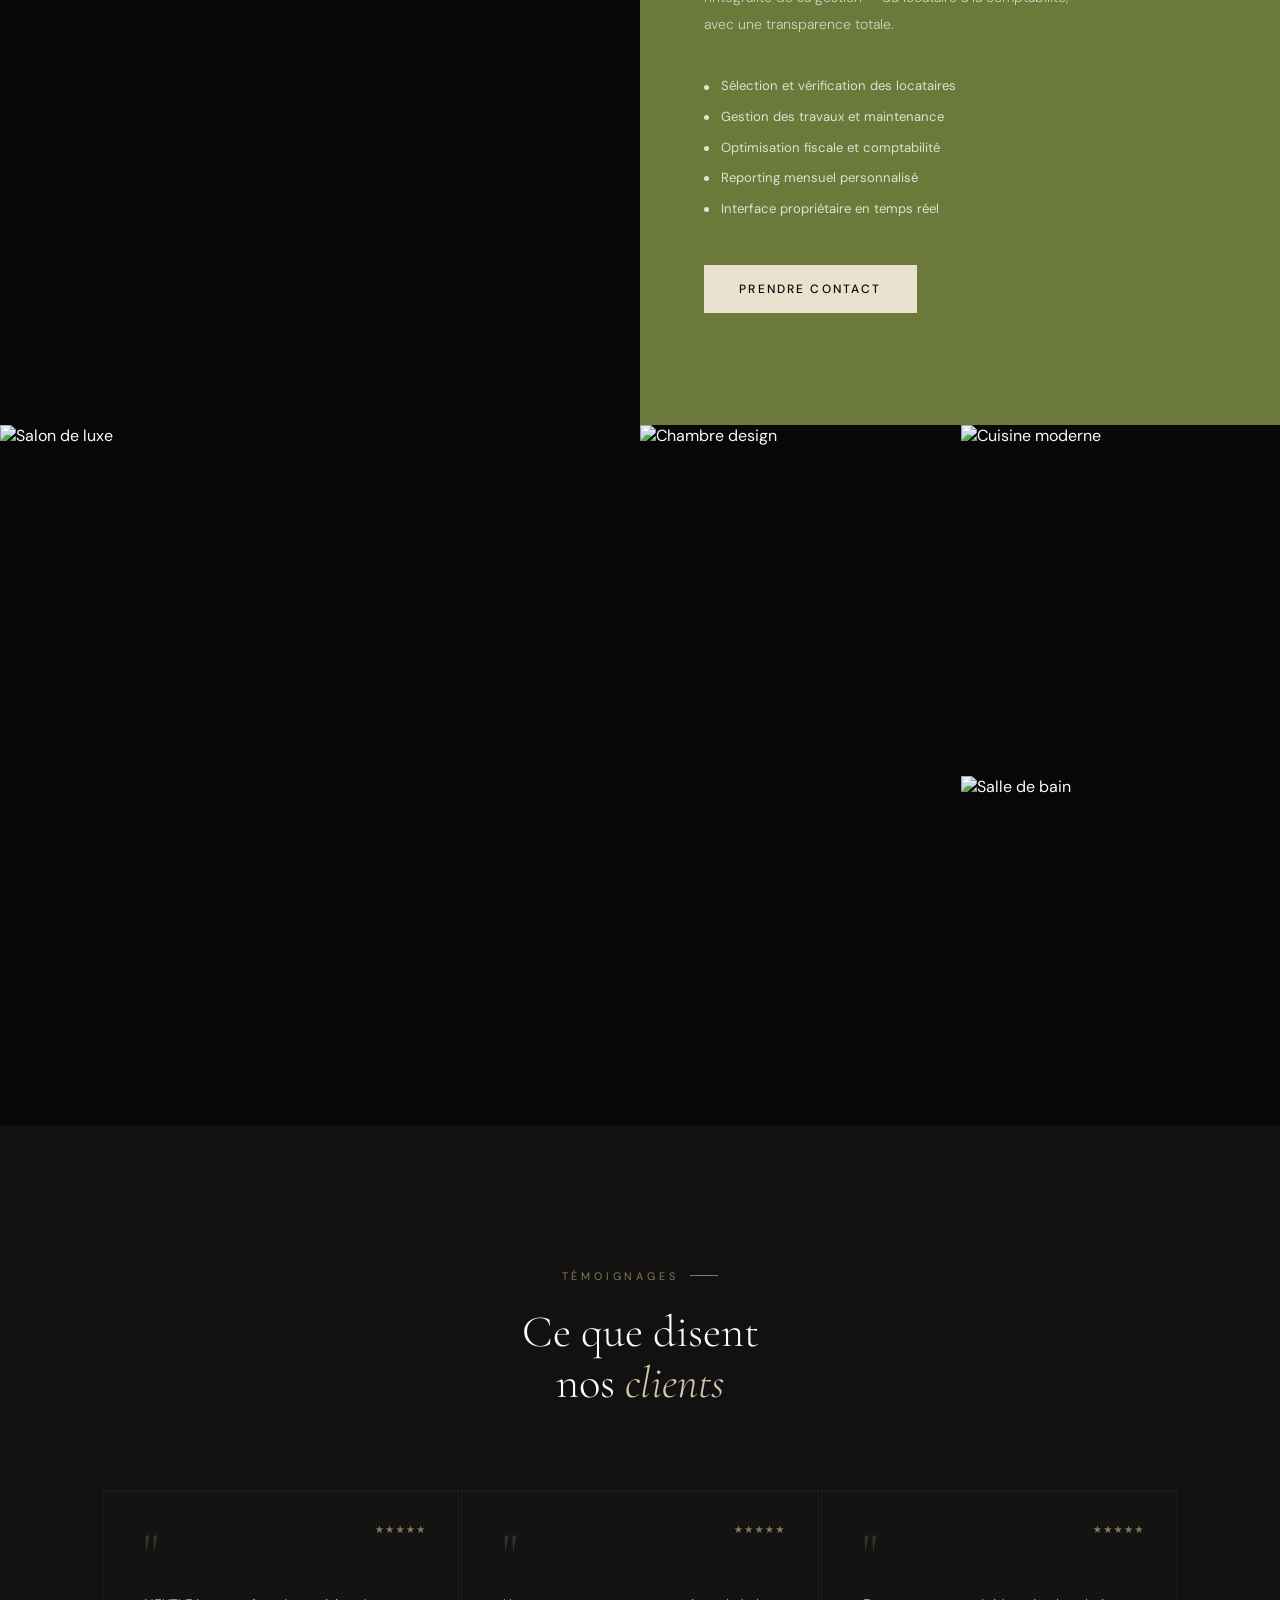
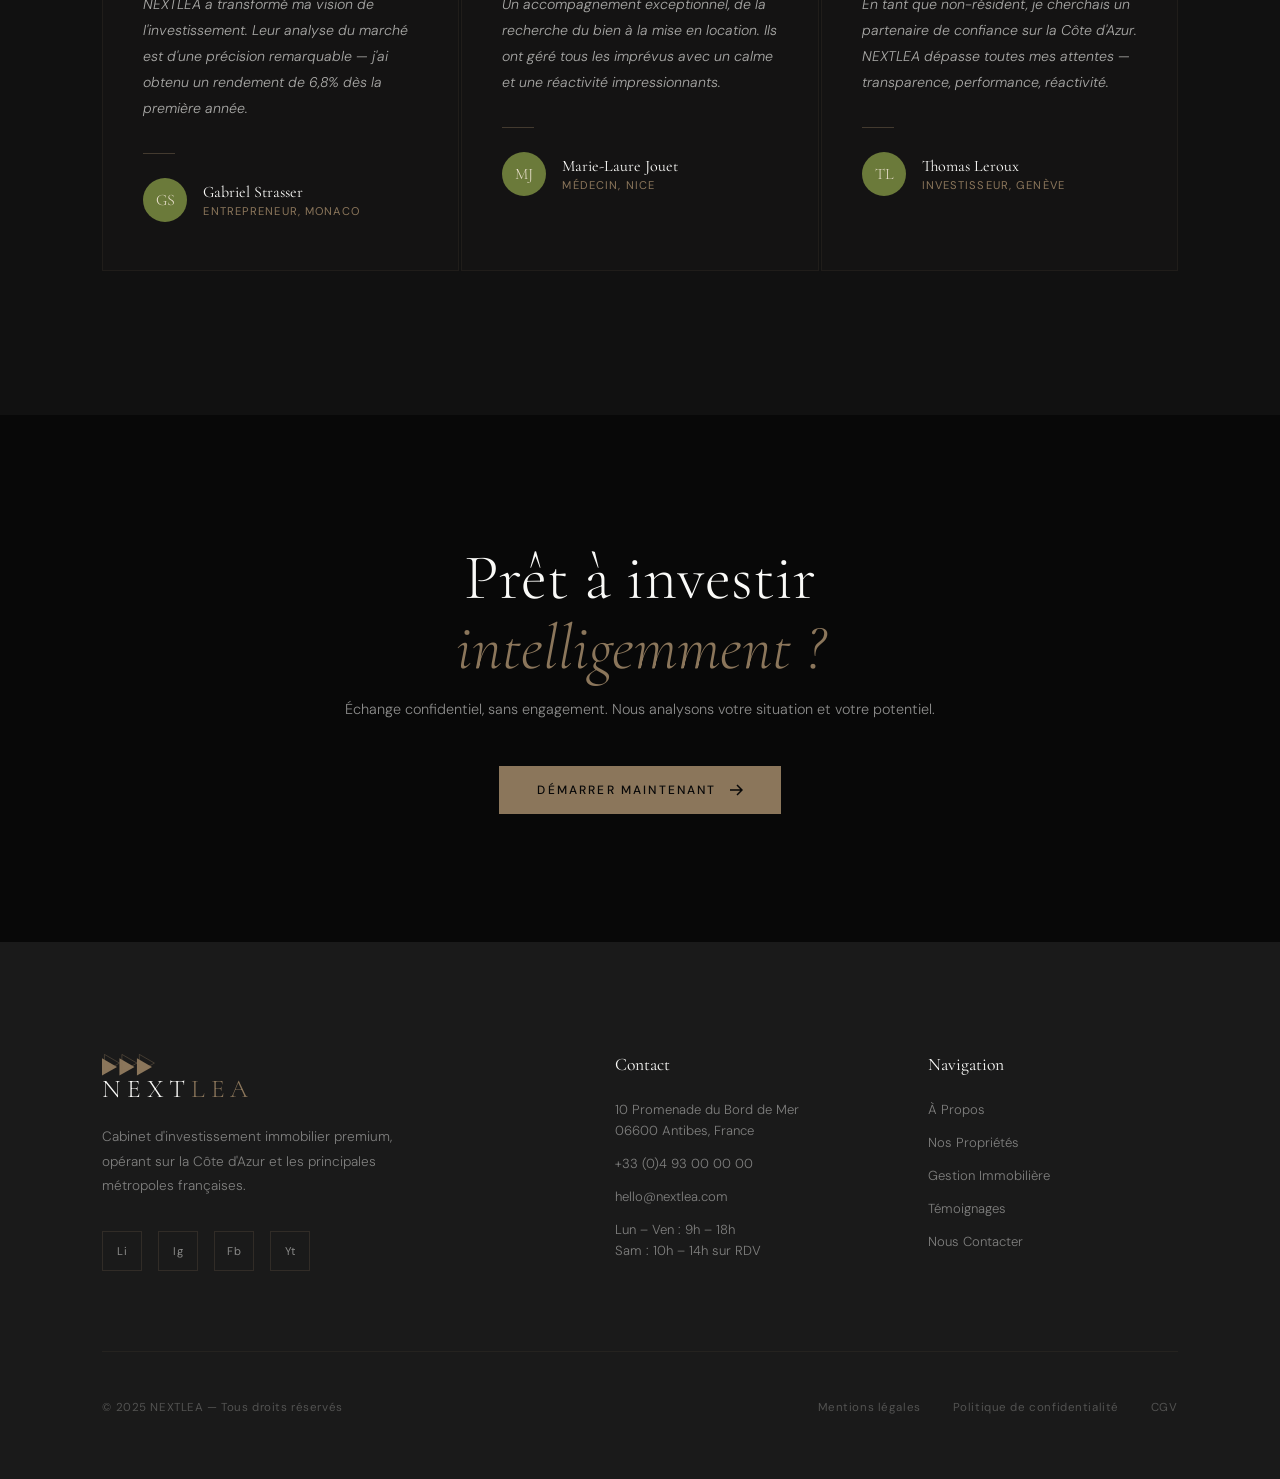
==== commit 3e96debd: "style: hero cards — suppression statut du bien (sous compromis / disponible)" ====
--- a/index.html
+++ b/index.html
@@ -64,9 +64,6 @@
   .ppc:nth-child(1):hover { transform: rotate(-9deg) translateY(-10px); }
   .ppc:nth-child(2):hover { transform: rotate(0deg) translateY(-10px); }
   .ppc:nth-child(3):hover { transform: rotate(9deg) translateY(-10px); }
-  .ppc-header { padding: 0.6rem 0.85rem 0.4rem; display: flex; justify-content: flex-start; align-items: center; }
-  .ppc-status { font-size: 0.6rem; color: rgba(26,20,10,0.45); display: flex; align-items: center; gap: 0.35rem; }
-  .ppc-status-dot { width: 6px; height: 6px; border-radius: 50%; background: #5a8a3c; flex-shrink: 0; }
   /* Photo sans arrondi */
   .ppc-photo { position: relative; height: 148px; overflow: hidden; margin: 0 0.65rem; border-radius: 0; }
   .ppc-photo img { width: 100%; height: 100%; object-fit: cover; transition: transform 0.6s ease; }
@@ -298,9 +295,6 @@
 
       <!-- Carte 1 — gauche, haute -->
       <div class="ppc">
-        <div class="ppc-header">
-          <div class="ppc-status"><span class="ppc-status-dot" style="background:#9EA5AE"></span>Sous compromis</div>
-        </div>
         <div class="ppc-photo"><img src="https://images.unsplash.com/photo-1512917774080-9991f1c4c750?w=400&auto=format&fit=crop&q=80" alt="Studio Cannes"><span class="ppc-loc-tag">Cannes</span><span class="ppc-tier-tag silver">SILVER</span></div>
         <div class="ppc-title-banner">
           <div class="ppc-name">Studio Haussmannien</div>
@@ -319,9 +313,6 @@
 
       <!-- Carte 2 — milieu, légèrement plus basse -->
       <div class="ppc">
-        <div class="ppc-header">
-          <div class="ppc-status"><span class="ppc-status-dot"></span>Disponible immédiat</div>
-        </div>
         <div class="ppc-photo"><img src="https://images.unsplash.com/photo-1600585154340-be6161a56a0c?w=400&auto=format&fit=crop&q=80" alt="Appartement Nice"><span class="ppc-loc-tag">Nice</span><span class="ppc-tier-tag gold">✓ GOLD</span></div>
         <div class="ppc-title-banner">
           <div class="ppc-name">Belle Époque</div>
@@ -340,9 +331,6 @@
 
       <!-- Carte 3 — droite, haute -->
       <div class="ppc">
-        <div class="ppc-header">
-          <div class="ppc-status"><span class="ppc-status-dot"></span>Disponible immédiat</div>
-        </div>
         <div class="ppc-photo"><img src="https://images.unsplash.com/photo-1580587771525-78b9dba3b914?w=400&auto=format&fit=crop&q=80" alt="Commerce Antibes"><span class="ppc-loc-tag">Antibes</span><span class="ppc-tier-tag green">VÉRIFIÉ</span></div>
         <div class="ppc-title-banner">
           <div class="ppc-name">Commerce Vieille Ville</div>
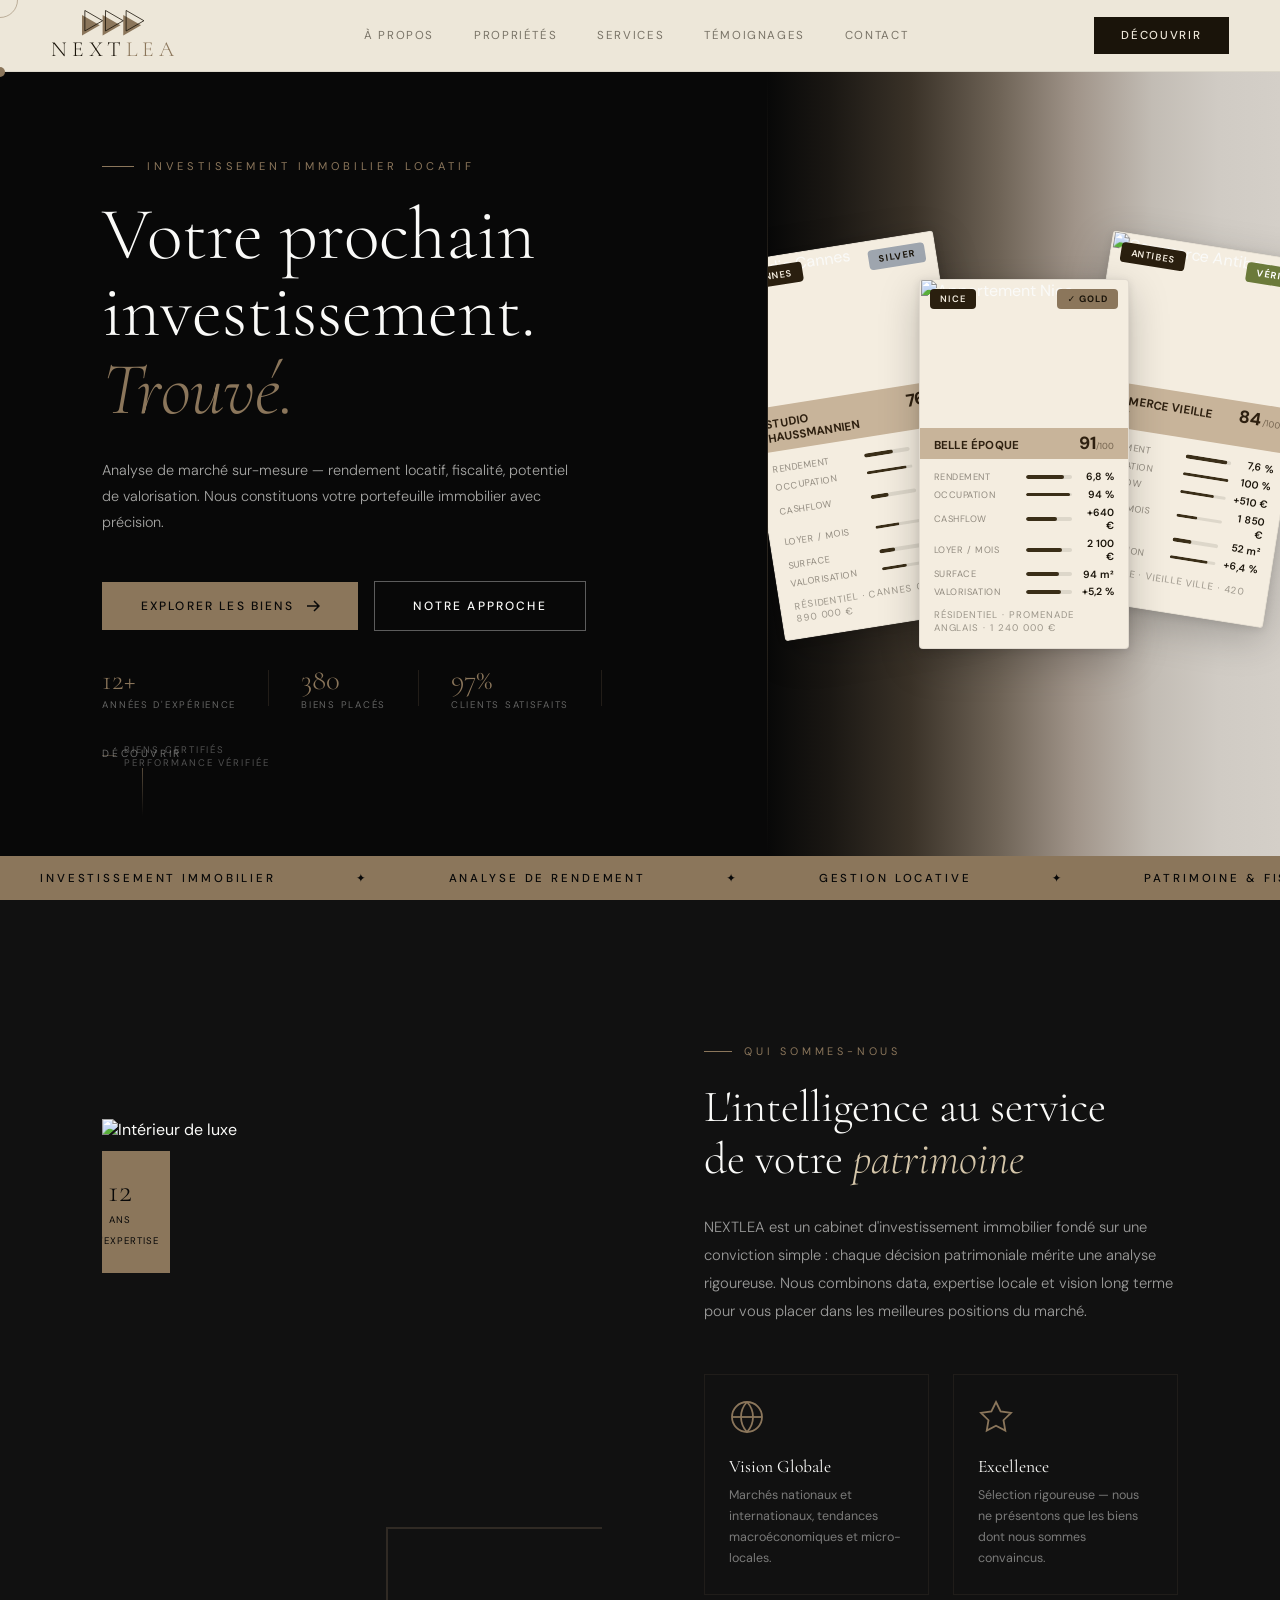
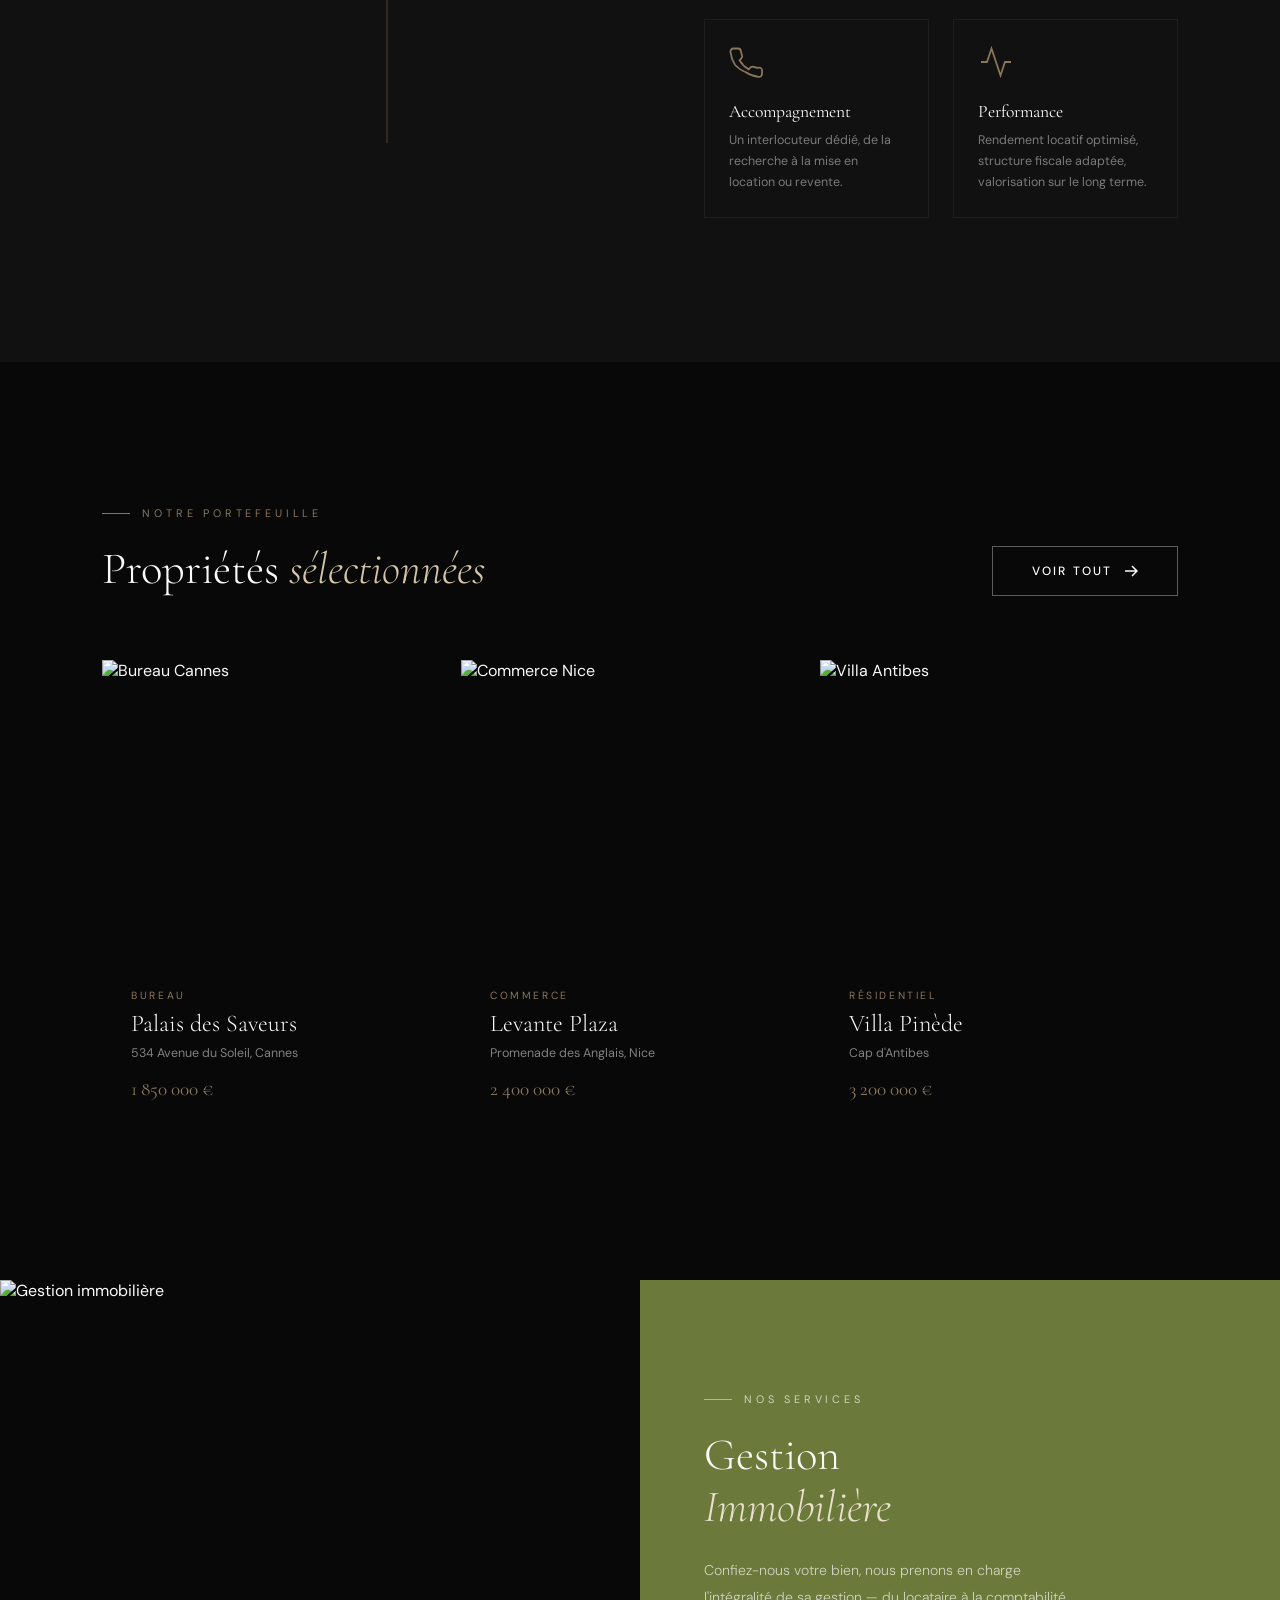
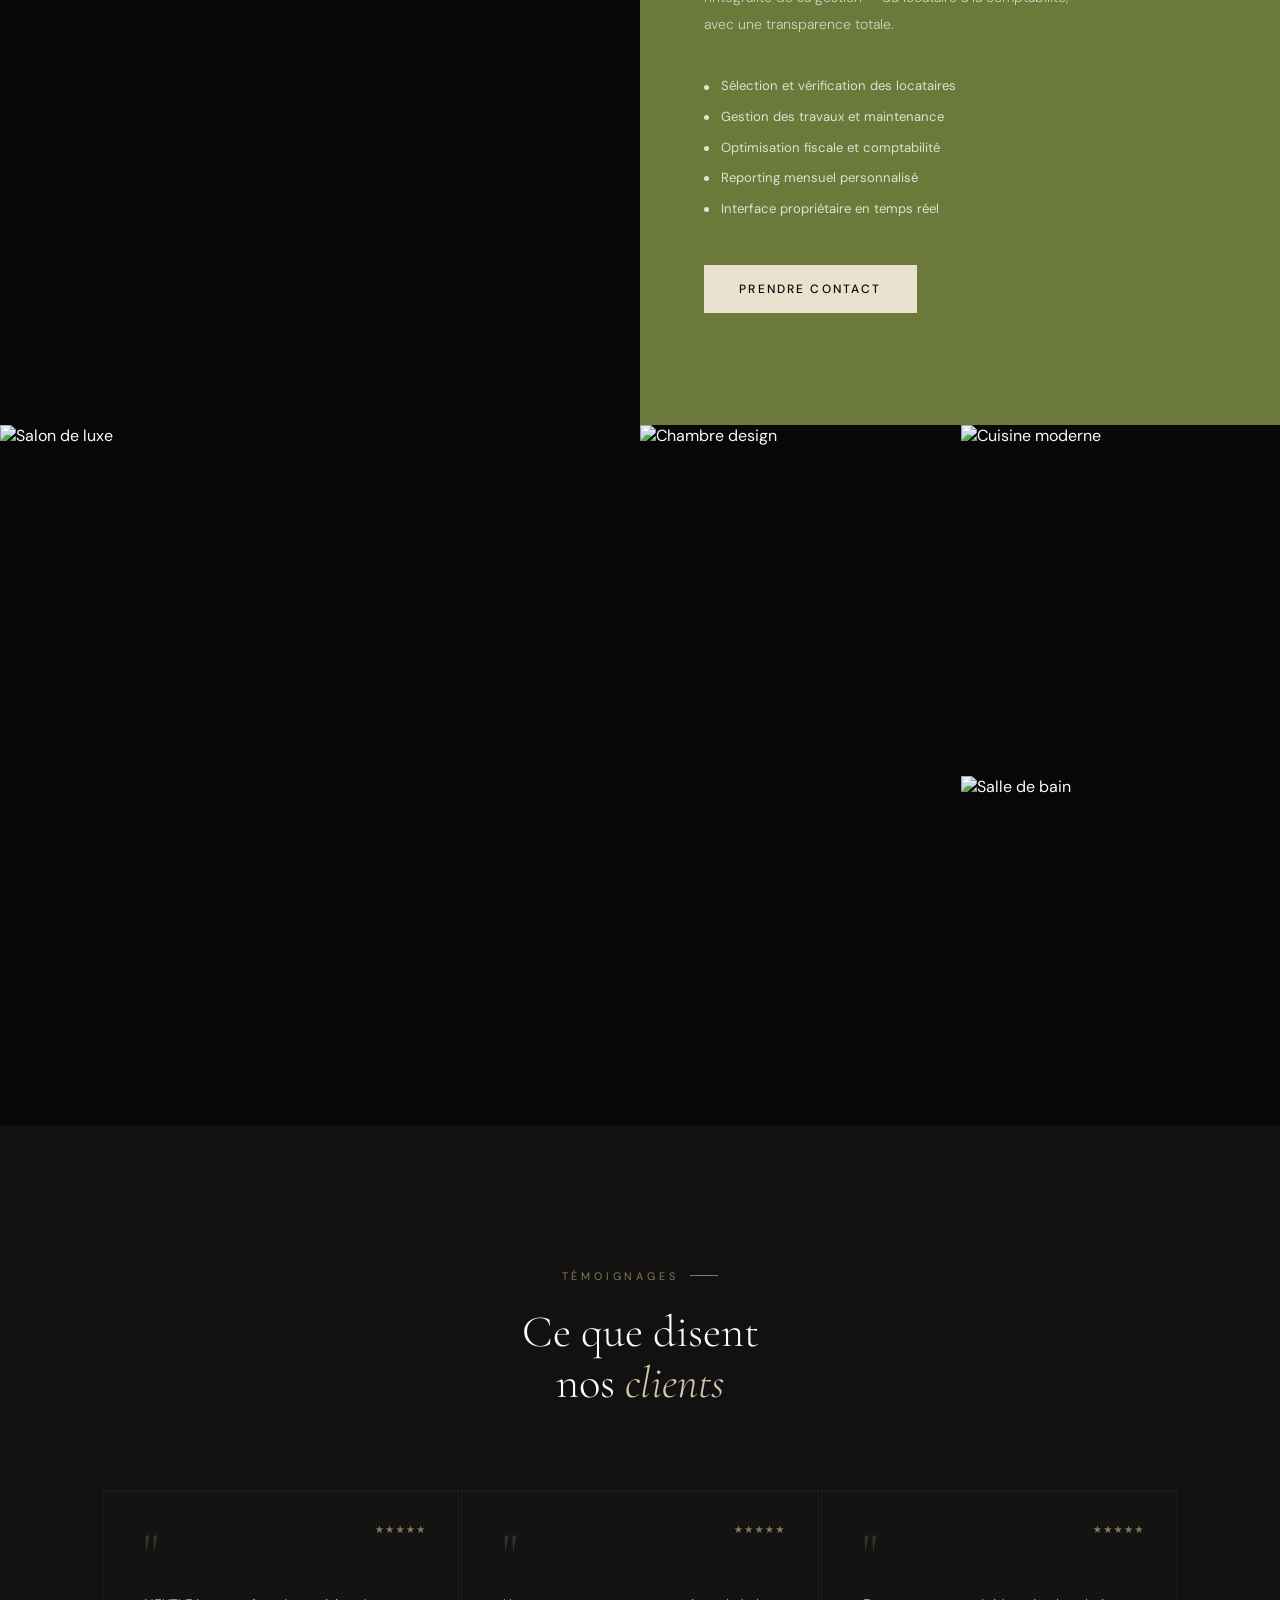
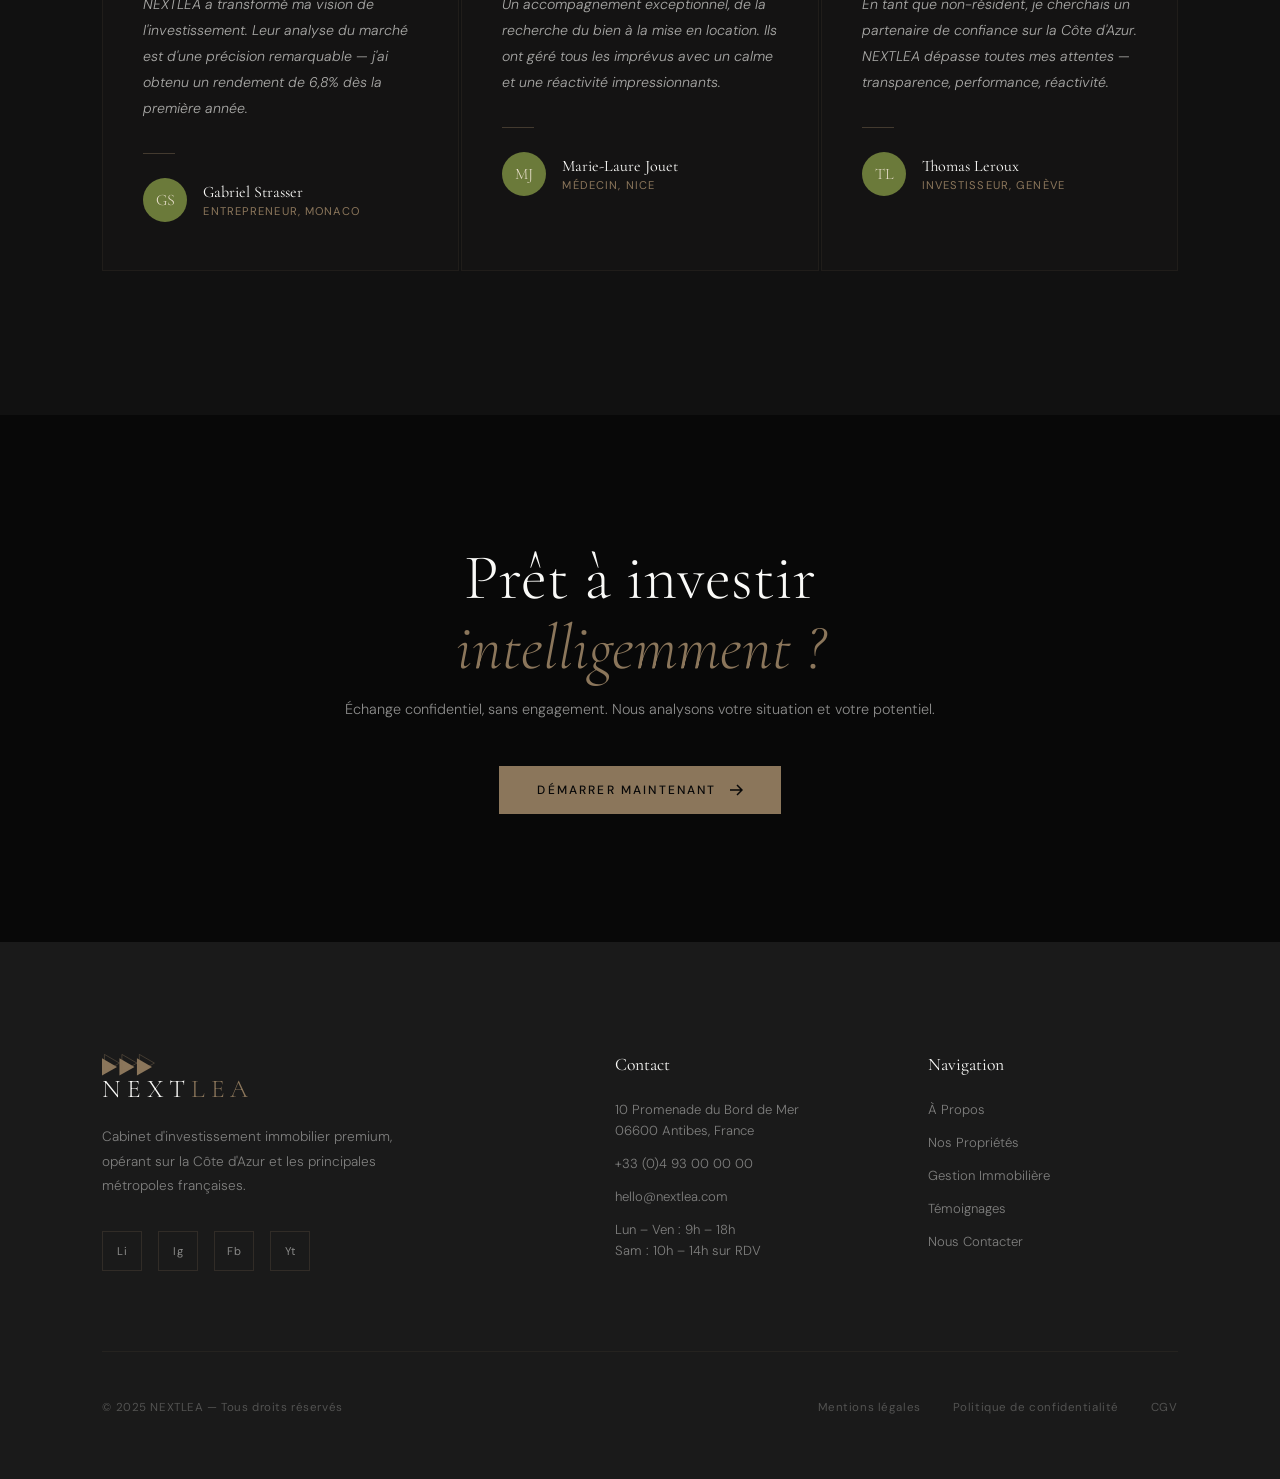
==== commit 404ce665: "Add files via upload" ====
--- a/index.html
+++ b/index.html
@@ -44,36 +44,41 @@
   .nav-cta { font-family: var(--sans); font-size: 0.72rem; font-weight: 500; letter-spacing: 0.15em; text-transform: uppercase; color: #EDE7D9; background: #1a140a; padding: 0.7rem 1.7rem; text-decoration: none; transition: background 0.25s; }
   .nav-cta:hover { background: #3a2e18; }
 
-  #hero { display: grid; grid-template-columns: 1fr 1fr; overflow: hidden; margin-top: var(--nav-h); height: calc(100vh - var(--nav-h) - var(--marquee-h)); min-height: 600px; }
+  /* ── CHANGE 1 : hero 60/40 ── */
+  #hero { display: grid; grid-template-columns: 3fr 2fr; overflow: hidden; margin-top: var(--nav-h); height: calc(100vh - var(--nav-h) - var(--marquee-h)); min-height: 600px; }
   .hero-left { position: relative; display: flex; align-items: center; overflow: hidden; }
   .hero-bg { position: absolute; inset: 0; background: url('https://images.unsplash.com/photo-1600607687939-ce8a6c25118c?w=1800&auto=format&fit=crop') center/cover no-repeat; }
   .hero-overlay { position: absolute; inset: 0; background: linear-gradient(105deg, rgba(8,8,8,0.88) 35%, rgba(8,8,8,0.5) 80%, rgba(8,8,8,0.82) 100%); }
-  .hero-blend { position: absolute; top: 0; right: 0; width: 55%; height: 100%; background: linear-gradient(to right, transparent 0%, rgba(8,8,8,0.55) 45%, rgba(8,8,8,0.88) 75%, #080808 100%); z-index: 1; pointer-events: none; }
-  .hero-line { position: absolute; top: 0; right: 4vw; width: 1px; height: 100%; background: linear-gradient(to bottom, transparent, rgba(139,118,91,0.3) 30%, rgba(139,118,91,0.3) 70%, transparent); z-index: 1; }
-  .hero-content { position: relative; z-index: 2; padding: 0 6vw 0 8vw; max-width: 600px; }
+  /* Fondu réduit proportionnellement à la partie gauche élargie */
+  .hero-blend { position: absolute; top: 0; right: 0; width: 38%; height: 100%; background: linear-gradient(to right, transparent 0%, rgba(8,8,8,0.55) 45%, rgba(8,8,8,0.88) 75%, #080808 100%); z-index: 1; pointer-events: none; }
+  .hero-line { position: absolute; top: 0; right: 0; width: 1px; height: 100%; background: linear-gradient(to bottom, transparent, rgba(139,118,91,0.25) 30%, rgba(139,118,91,0.25) 70%, transparent); z-index: 2; }
+  /* ── CHANGE 2 : contenu élargi, titre 3 lignes ── */
+  .hero-content { position: relative; z-index: 2; padding: 0 5vw 0 8vw; max-width: 780px; width: 100%; }
   .hero-right { position: relative; background: linear-gradient(to right, #080808 0%, #1a1713 12%, #3a3228 28%, #6e6356 45%, #a09489 60%, #c2bcb4 75%, #d0cbc4 88%, #d4cfc8 100%); display: flex; align-items: center; justify-content: center; overflow: hidden; }
 
-  /* ── HERO CARDS ── */
+  /* ── CARDS ── */
   .prop-cards-stack { position: relative; width: 520px; height: 500px; flex-shrink: 0; }
-  .ppc { position: absolute; width: 210px; background: #F4EDE0; border: 1px solid rgba(0,0,0,0.08); border-radius: 4px; overflow: hidden; font-family: var(--sans); box-shadow: 0 12px 40px rgba(0,0,0,0.22), 0 2px 8px rgba(0,0,0,0.1); transform-origin: bottom center; transition: transform 0.4s cubic-bezier(0.16,1,0.3,1), box-shadow 0.4s, z-index 0s; }
-  /* haut / bas / haut */
+  .ppc { position: absolute; width: 210px; background: #F4EDE0; border: 1px solid rgba(0,0,0,0.08); border-radius: 4px; overflow: hidden; font-family: var(--sans); box-shadow: 0 12px 40px rgba(0,0,0,0.22), 0 2px 8px rgba(0,0,0,0.1); transform-origin: bottom center; transition: transform 0.4s cubic-bezier(0.16,1,0.3,1), box-shadow 0.4s; }
   .ppc:nth-child(1) { left: 20px;  top: 28px; transform: rotate(-9deg); z-index: 1; }
   .ppc:nth-child(2) { left: 155px; top: 65px; transform: rotate(0deg);  z-index: 3; }
   .ppc:nth-child(3) { left: 290px; top: 28px; transform: rotate(9deg);  z-index: 2; }
   .ppc:hover { box-shadow: 0 20px 60px rgba(0,0,0,0.3); }
   .ppc:nth-child(1):hover { transform: rotate(-9deg) translateY(-10px); }
-  .ppc:nth-child(2):hover { transform: rotate(0deg) translateY(-10px); }
-  .ppc:nth-child(3):hover { transform: rotate(9deg) translateY(-10px); }
-  /* Photo sans arrondi */
-  .ppc-photo { position: relative; height: 148px; overflow: hidden; margin: 0 0.65rem; border-radius: 0; }
+  .ppc:nth-child(2):hover { transform: rotate(0deg)  translateY(-10px); }
+  .ppc:nth-child(3):hover { transform: rotate(9deg)  translateY(-10px); }
+
+  /* ── CHANGE 3 : marge photo 1px ── */
+  .ppc-photo { position: relative; height: 148px; overflow: hidden; margin: 0 1px; border-radius: 0; }
   .ppc-photo img { width: 100%; height: 100%; object-fit: cover; transition: transform 0.6s ease; }
   .ppc:hover .ppc-photo img { transform: scale(1.05); }
-  .ppc-loc-tag { position: absolute; bottom: 0.55rem; left: 0.55rem; background: #2a1f0f; color: #f4ede0; font-size: 0.58rem; font-weight: 600; letter-spacing: 0.1em; padding: 0.25rem 0.65rem; border-radius: 4px; text-transform: uppercase; }
-  .ppc-tier-tag { position: absolute; bottom: 0.55rem; right: 0.55rem; font-size: 0.58rem; font-weight: 700; letter-spacing: 0.1em; padding: 0.25rem 0.65rem; border-radius: 4px; text-transform: uppercase; }
-  .ppc-tier-tag.gold { background: var(--gold); color: #1a140a; }
-  .ppc-tier-tag.silver { background: #9EA5AE; color: #1a140a; }
-  .ppc-tier-tag.green { background: var(--olive); color: #fff; }
-  /* Bandeau titre beige taupe — titre + score sur la même ligne */
+
+  /* ── CHANGE 4 : badges en HAUT ── */
+  .ppc-loc-tag  { position: absolute; top: 0.55rem; left: 0.55rem;  background: #2a1f0f; color: #f4ede0; font-size: 0.58rem; font-weight: 600; letter-spacing: 0.1em; padding: 0.25rem 0.65rem; border-radius: 4px; text-transform: uppercase; }
+  .ppc-tier-tag { position: absolute; top: 0.55rem; right: 0.55rem; font-size: 0.58rem; font-weight: 700; letter-spacing: 0.1em; padding: 0.25rem 0.65rem; border-radius: 4px; text-transform: uppercase; }
+  .ppc-tier-tag.gold   { background: var(--gold);  color: #1a140a; }
+  .ppc-tier-tag.silver { background: #9EA5AE;       color: #1a140a; }
+  .ppc-tier-tag.green  { background: var(--olive);  color: #fff; }
+
   .ppc-title-banner { background: #c8b49a; padding: 0.42rem 0.85rem; display: flex; justify-content: space-between; align-items: baseline; gap: 0.5rem; }
   .ppc-title-banner .ppc-name { font-size: 0.72rem; font-weight: 700; color: #2e2010; line-height: 1.2; text-transform: uppercase; letter-spacing: 0.02em; flex: 1; }
   .ppc-title-banner .ppc-score { display: flex; align-items: baseline; gap: 0.05rem; flex-shrink: 0; }
@@ -87,9 +92,12 @@
   .ppc-metric-val { font-size: 0.65rem; font-weight: 600; color: #1a140a; width: 34px; text-align: right; flex-shrink: 0; }
   .ppc-footer { padding: 0.6rem 0.85rem 0.85rem; font-size: 0.6rem; color: rgba(26,20,10,0.4); text-transform: uppercase; letter-spacing: 0.1em; }
 
-  .hero-h1 { font-family: var(--serif); font-size: clamp(3rem, 5.5vw, 5.5rem); font-weight: 300; line-height: 1.08; color: var(--white); margin-bottom: 0.25rem; }
+  .hero-eyebrow { font-size: 0.7rem; letter-spacing: 0.35em; text-transform: uppercase; color: var(--gold); font-weight: 400; margin-bottom: 1.4rem; display: flex; align-items: center; gap: 0.8rem; }
+  .hero-eyebrow::before { content: ''; display: block; width: 32px; height: 1px; background: var(--gold); flex-shrink: 0; }
+  /* ── CHANGE 2 : H1 plus grand, "Trouvé." sur sa propre ligne via em{display:block} ── */
+  .hero-h1 { font-family: var(--serif); font-size: clamp(3.5rem, 5.8vw, 6.5rem); font-weight: 300; line-height: 1.05; color: var(--white); margin-bottom: 0.25rem; }
   .hero-h1 em { font-style: italic; color: var(--gold); display: block; }
-  .hero-sub { margin-top: 1.8rem; margin-bottom: 2.8rem; font-size: 0.9rem; line-height: 1.8; color: rgba(250,250,248,0.65); max-width: 400px; font-weight: 300; }
+  .hero-sub { margin-top: 1.8rem; margin-bottom: 2.8rem; font-size: 0.9rem; line-height: 1.8; color: rgba(250,250,248,0.65); max-width: 480px; font-weight: 300; }
   .btn-primary { display: inline-flex; align-items: center; gap: 0.75rem; font-family: var(--sans); font-size: 0.75rem; font-weight: 500; letter-spacing: 0.18em; text-transform: uppercase; color: var(--noir); background: var(--gold); padding: 1rem 2.4rem; text-decoration: none; transition: background 0.25s, gap 0.25s; }
   .btn-primary:hover { background: var(--gold-light); gap: 1.25rem; }
   .btn-primary svg { width: 14px; }
@@ -245,15 +253,15 @@
 <nav id="navbar">
   <a href="#" class="nav-logo">
     <svg class="logo-icon" width="65" height="26" viewBox="0 0 114 44" xmlns="http://www.w3.org/2000/svg">
-      <polygon points="0,8 31.2,26 0,44"    fill="#8B765B"/>
-      <polygon points="36.2,8 67.4,26 36.2,44" fill="#8B765B"/>
+      <polygon points="0,8 31.2,26 0,44"       fill="#8B765B"/>
+      <polygon points="36.2,8 67.4,26 36.2,44"  fill="#8B765B"/>
       <polygon points="72.4,8 103.6,26 72.4,44" fill="#8B765B"/>
-      <polygon points="5,0 36.2,18 5,36"    fill="none" stroke="#1a140a" stroke-width="1.4" stroke-linejoin="miter"/>
-      <polygon points="41.2,0 72.4,18 41.2,36" fill="none" stroke="#1a140a" stroke-width="1.4" stroke-linejoin="miter"/>
+      <polygon points="5,0 36.2,18 5,36"        fill="none" stroke="#1a140a" stroke-width="1.4" stroke-linejoin="miter"/>
+      <polygon points="41.2,0 72.4,18 41.2,36"  fill="none" stroke="#1a140a" stroke-width="1.4" stroke-linejoin="miter"/>
       <polygon points="77.4,0 108.6,18 77.4,36" fill="none" stroke="#1a140a" stroke-width="1.4" stroke-linejoin="miter"/>
     </svg>
     <span class="nav-logo-wordmark"><span class="logo-next">NEXT</span><span class="logo-lea">LEA</span></span>
-    <span class="nav-tagline">Investissement Immobilier Premium</span>
+
   </a>
   <ul class="nav-links">
     <li><a href="#about">À Propos</a></li>
@@ -272,7 +280,12 @@
     <div class="hero-blend"></div>
     <div class="hero-line"></div>
     <div class="hero-content">
-      <h1 class="hero-h1 fade-up">Votre prochain<br>investissement.<em>Trouvé.</em></h1>
+      <p class="hero-eyebrow fade-up">Investissement Immobilier Locatif</p>
+      <!-- CHANGE 2 : titre sur 3 lignes distinctes -->
+      <h1 class="hero-h1 fade-up">
+        Votre prochain<br>
+        investissement.<em>Trouvé.</em>
+      </h1>
       <p class="hero-sub fade-up">Analyse de marché sur-mesure — rendement locatif, fiscalité, potentiel de valorisation. Nous constituons votre portefeuille immobilier avec précision.</p>
       <div class="hero-btns fade-up">
         <a href="#properties" class="btn-primary">Explorer les biens <svg viewBox="0 0 14 14" fill="none" stroke="currentColor" stroke-width="1.5"><path d="M1 7h12M8 2l5 5-5 5"/></svg></a>
@@ -290,12 +303,18 @@
     </div>
     <div class="hero-scroll">Découvrir</div>
   </div>
+
   <div class="hero-right">
     <div class="prop-cards-stack">
 
-      <!-- Carte 1 — gauche, haute -->
+      <!-- Carte 1 — gauche -->
       <div class="ppc">
-        <div class="ppc-photo"><img src="https://images.unsplash.com/photo-1512917774080-9991f1c4c750?w=400&auto=format&fit=crop&q=80" alt="Studio Cannes"><span class="ppc-loc-tag">Cannes</span><span class="ppc-tier-tag silver">SILVER</span></div>
+        <div class="ppc-photo">
+          <img src="https://images.unsplash.com/photo-1512917774080-9991f1c4c750?w=400&auto=format&fit=crop&q=80" alt="Studio Cannes">
+          <!-- CHANGE 4 : badges en haut -->
+          <span class="ppc-loc-tag">Cannes</span>
+          <span class="ppc-tier-tag silver">SILVER</span>
+        </div>
         <div class="ppc-title-banner">
           <div class="ppc-name">Studio Haussmannien</div>
           <div class="ppc-score"><span class="ppc-score-num">76</span><span class="ppc-score-max">/100</span></div>
@@ -311,9 +330,13 @@
         <div class="ppc-footer">RÉSIDENTIEL · CANNES CENTRE · 890 000 €</div>
       </div>
 
-      <!-- Carte 2 — milieu, légèrement plus basse -->
+      <!-- Carte 2 — centre, avant-plan -->
       <div class="ppc">
-        <div class="ppc-photo"><img src="https://images.unsplash.com/photo-1600585154340-be6161a56a0c?w=400&auto=format&fit=crop&q=80" alt="Appartement Nice"><span class="ppc-loc-tag">Nice</span><span class="ppc-tier-tag gold">✓ GOLD</span></div>
+        <div class="ppc-photo">
+          <img src="https://images.unsplash.com/photo-1600585154340-be6161a56a0c?w=400&auto=format&fit=crop&q=80" alt="Appartement Nice">
+          <span class="ppc-loc-tag">Nice</span>
+          <span class="ppc-tier-tag gold">✓ GOLD</span>
+        </div>
         <div class="ppc-title-banner">
           <div class="ppc-name">Belle Époque</div>
           <div class="ppc-score"><span class="ppc-score-num">91</span><span class="ppc-score-max">/100</span></div>
@@ -329,9 +352,13 @@
         <div class="ppc-footer">RÉSIDENTIEL · PROMENADE ANGLAIS · 1 240 000 €</div>
       </div>
 
-      <!-- Carte 3 — droite, haute -->
+      <!-- Carte 3 — droite -->
       <div class="ppc">
-        <div class="ppc-photo"><img src="https://images.unsplash.com/photo-1580587771525-78b9dba3b914?w=400&auto=format&fit=crop&q=80" alt="Commerce Antibes"><span class="ppc-loc-tag">Antibes</span><span class="ppc-tier-tag green">VÉRIFIÉ</span></div>
+        <div class="ppc-photo">
+          <img src="https://images.unsplash.com/photo-1580587771525-78b9dba3b914?w=400&auto=format&fit=crop&q=80" alt="Commerce Antibes">
+          <span class="ppc-loc-tag">Antibes</span>
+          <span class="ppc-tier-tag green">VÉRIFIÉ</span>
+        </div>
         <div class="ppc-title-banner">
           <div class="ppc-name">Commerce Vieille Ville</div>
           <div class="ppc-score"><span class="ppc-score-num">84</span><span class="ppc-score-max">/100</span></div>
@@ -422,7 +449,7 @@
   <div class="cta-content">
     <h2 class="cta-title fade-up">Prêt à investir<br><em>intelligemment ?</em></h2>
     <p class="cta-sub fade-up">Échange confidentiel, sans engagement. Nous analysons votre situation et votre potentiel.</p>
-    <a href="#contact" class="btn-primary fade-up" style="margin: 0 auto; display: inline-flex;">Démarrer maintenant <svg width="14" viewBox="0 0 14 14" fill="none" stroke="currentColor" stroke-width="1.5"><path d="M1 7h12M8 2l5 5-5 5"/></svg></a>
+    <a href="#contact" class="btn-primary fade-up" style="margin:0 auto;display:inline-flex;">Démarrer maintenant <svg width="14" viewBox="0 0 14 14" fill="none" stroke="currentColor" stroke-width="1.5"><path d="M1 7h12M8 2l5 5-5 5"/></svg></a>
   </div>
 </section>
 
@@ -431,11 +458,11 @@
     <div class="contact-brand fade-up">
       <a href="#" class="nav-logo">
         <svg class="logo-icon" width="55" height="22" viewBox="0 0 114 44" xmlns="http://www.w3.org/2000/svg">
-          <polygon points="0,8 31.2,26 0,44"    fill="#8B765B"/>
-          <polygon points="36.2,8 67.4,26 36.2,44" fill="#8B765B"/>
+          <polygon points="0,8 31.2,26 0,44"       fill="#8B765B"/>
+          <polygon points="36.2,8 67.4,26 36.2,44"  fill="#8B765B"/>
           <polygon points="72.4,8 103.6,26 72.4,44" fill="#8B765B"/>
-          <polygon points="5,0 36.2,18 5,36"    fill="none" stroke="#8B765B" stroke-width="1.4" stroke-linejoin="miter" opacity="0.55"/>
-          <polygon points="41.2,0 72.4,18 41.2,36" fill="none" stroke="#8B765B" stroke-width="1.4" stroke-linejoin="miter" opacity="0.55"/>
+          <polygon points="5,0 36.2,18 5,36"        fill="none" stroke="#8B765B" stroke-width="1.4" stroke-linejoin="miter" opacity="0.55"/>
+          <polygon points="41.2,0 72.4,18 41.2,36"  fill="none" stroke="#8B765B" stroke-width="1.4" stroke-linejoin="miter" opacity="0.55"/>
           <polygon points="77.4,0 108.6,18 77.4,36" fill="none" stroke="#8B765B" stroke-width="1.4" stroke-linejoin="miter" opacity="0.55"/>
         </svg>
         <span class="nav-logo-wordmark"><span class="logo-next">NEXT</span><span class="logo-lea">LEA</span></span>
@@ -460,17 +487,17 @@
 
 <script>
   const cursor = document.getElementById('cursor');
-  const ring = document.getElementById('cursorRing');
-  let mx = 0, my = 0, rx = 0, ry = 0;
-  document.addEventListener('mousemove', e => { mx = e.clientX; my = e.clientY; cursor.style.left = mx+'px'; cursor.style.top = my+'px'; });
-  function animateRing() { rx += (mx-rx)*0.1; ry += (my-ry)*0.1; ring.style.left = rx+'px'; ring.style.top = ry+'px'; requestAnimationFrame(animateRing); }
+  const ring   = document.getElementById('cursorRing');
+  let mx=0, my=0, rx=0, ry=0;
+  document.addEventListener('mousemove', e => { mx=e.clientX; my=e.clientY; cursor.style.left=mx+'px'; cursor.style.top=my+'px'; });
+  function animateRing(){ rx+=(mx-rx)*0.1; ry+=(my-ry)*0.1; ring.style.left=rx+'px'; ring.style.top=ry+'px'; requestAnimationFrame(animateRing); }
   animateRing();
-  document.querySelectorAll('a, button, .property-card').forEach(el => { el.addEventListener('mouseenter', () => ring.classList.add('expanded')); el.addEventListener('mouseleave', () => ring.classList.remove('expanded')); });
+  document.querySelectorAll('a,button,.property-card').forEach(el=>{ el.addEventListener('mouseenter',()=>ring.classList.add('expanded')); el.addEventListener('mouseleave',()=>ring.classList.remove('expanded')); });
   const nav = document.getElementById('navbar');
-  window.addEventListener('scroll', () => { nav.classList.toggle('scrolled', window.scrollY > 60); });
-  const observer = new IntersectionObserver(entries => { entries.forEach(e => { if (e.isIntersecting) e.target.classList.add('visible'); }); }, { threshold: 0.12 });
-  document.querySelectorAll('.fade-up').forEach(el => observer.observe(el));
-  document.querySelectorAll('#gallery img').forEach(img => { img.parentElement.addEventListener('mouseenter', () => img.style.transform = 'scale(1.06)'); img.parentElement.addEventListener('mouseleave', () => img.style.transform = ''); });
+  window.addEventListener('scroll', ()=>{ nav.classList.toggle('scrolled', window.scrollY>60); });
+  const obs = new IntersectionObserver(entries=>{ entries.forEach(e=>{ if(e.isIntersecting) e.target.classList.add('visible'); }); },{ threshold:0.12 });
+  document.querySelectorAll('.fade-up').forEach(el=>obs.observe(el));
+  document.querySelectorAll('#gallery img').forEach(img=>{ img.parentElement.addEventListener('mouseenter',()=>img.style.transform='scale(1.06)'); img.parentElement.addEventListener('mouseleave',()=>img.style.transform=''); });
 </script>
 </body>
 </html>
